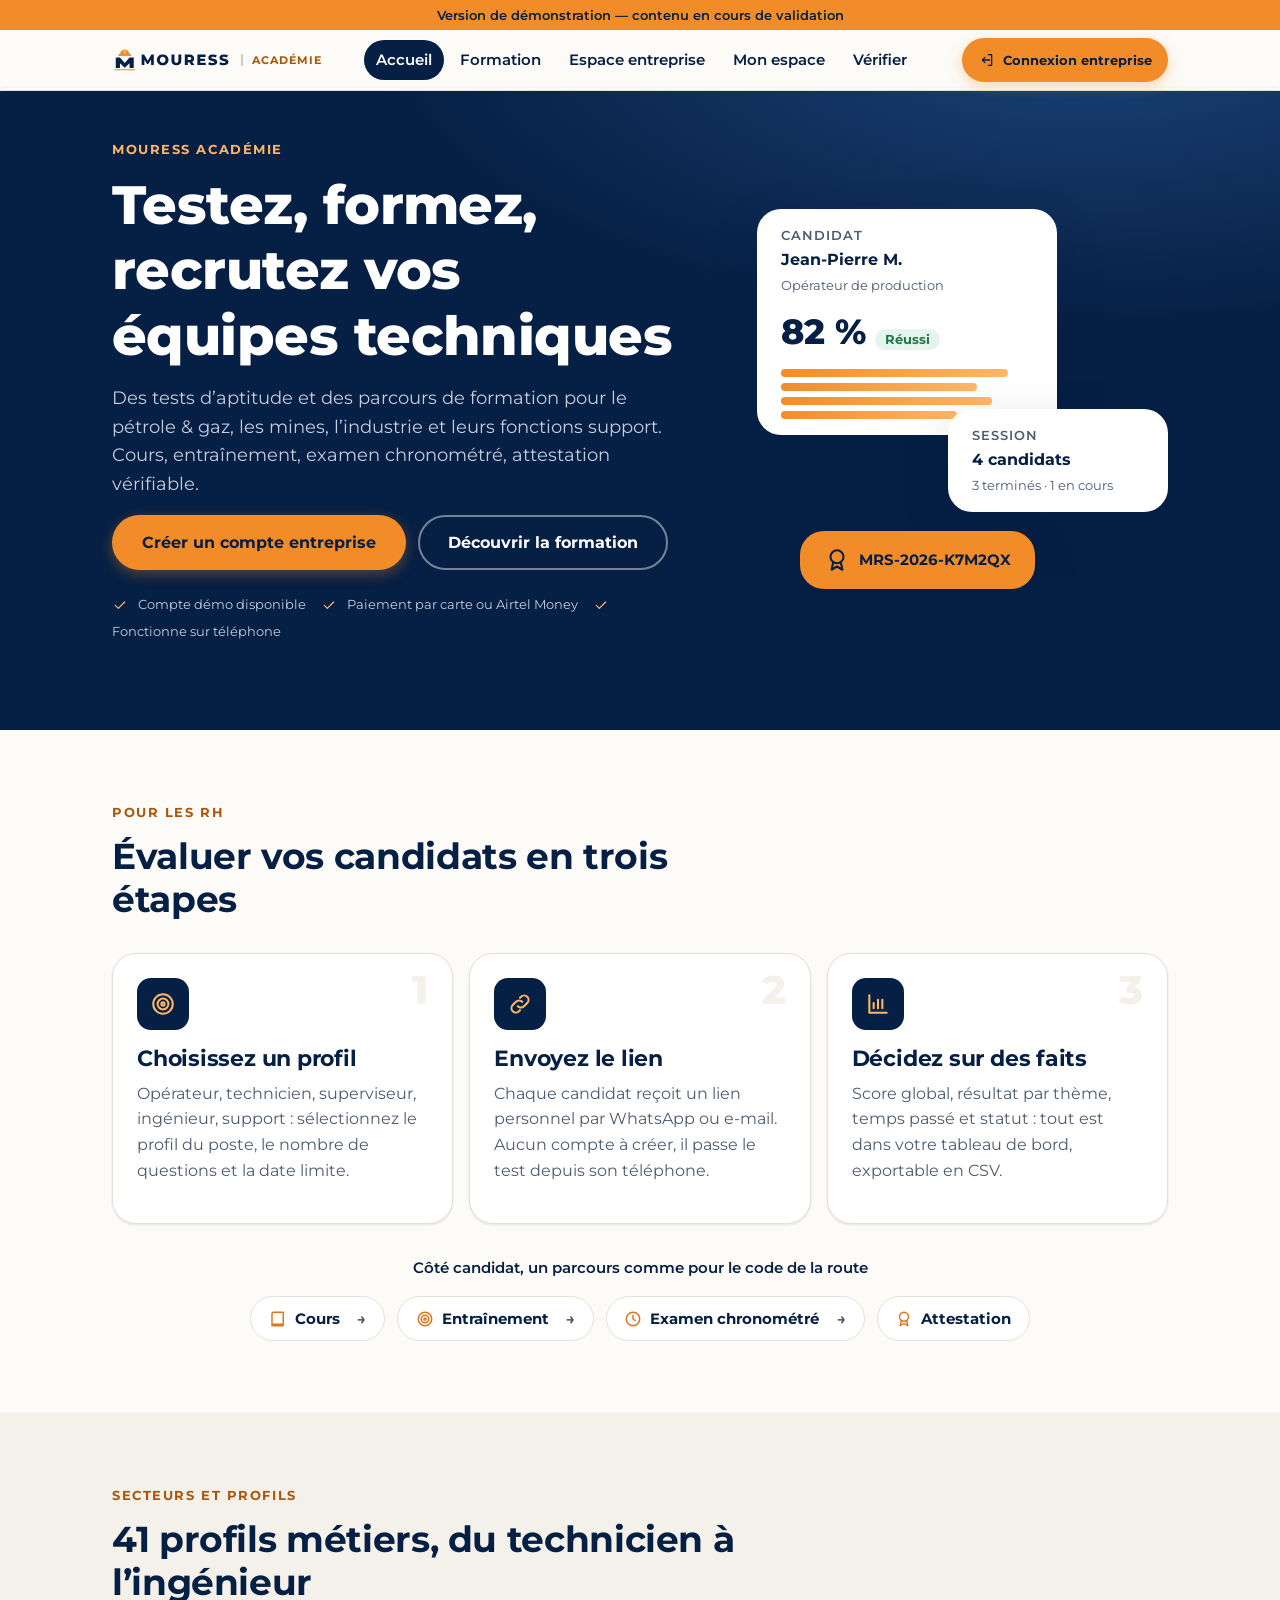
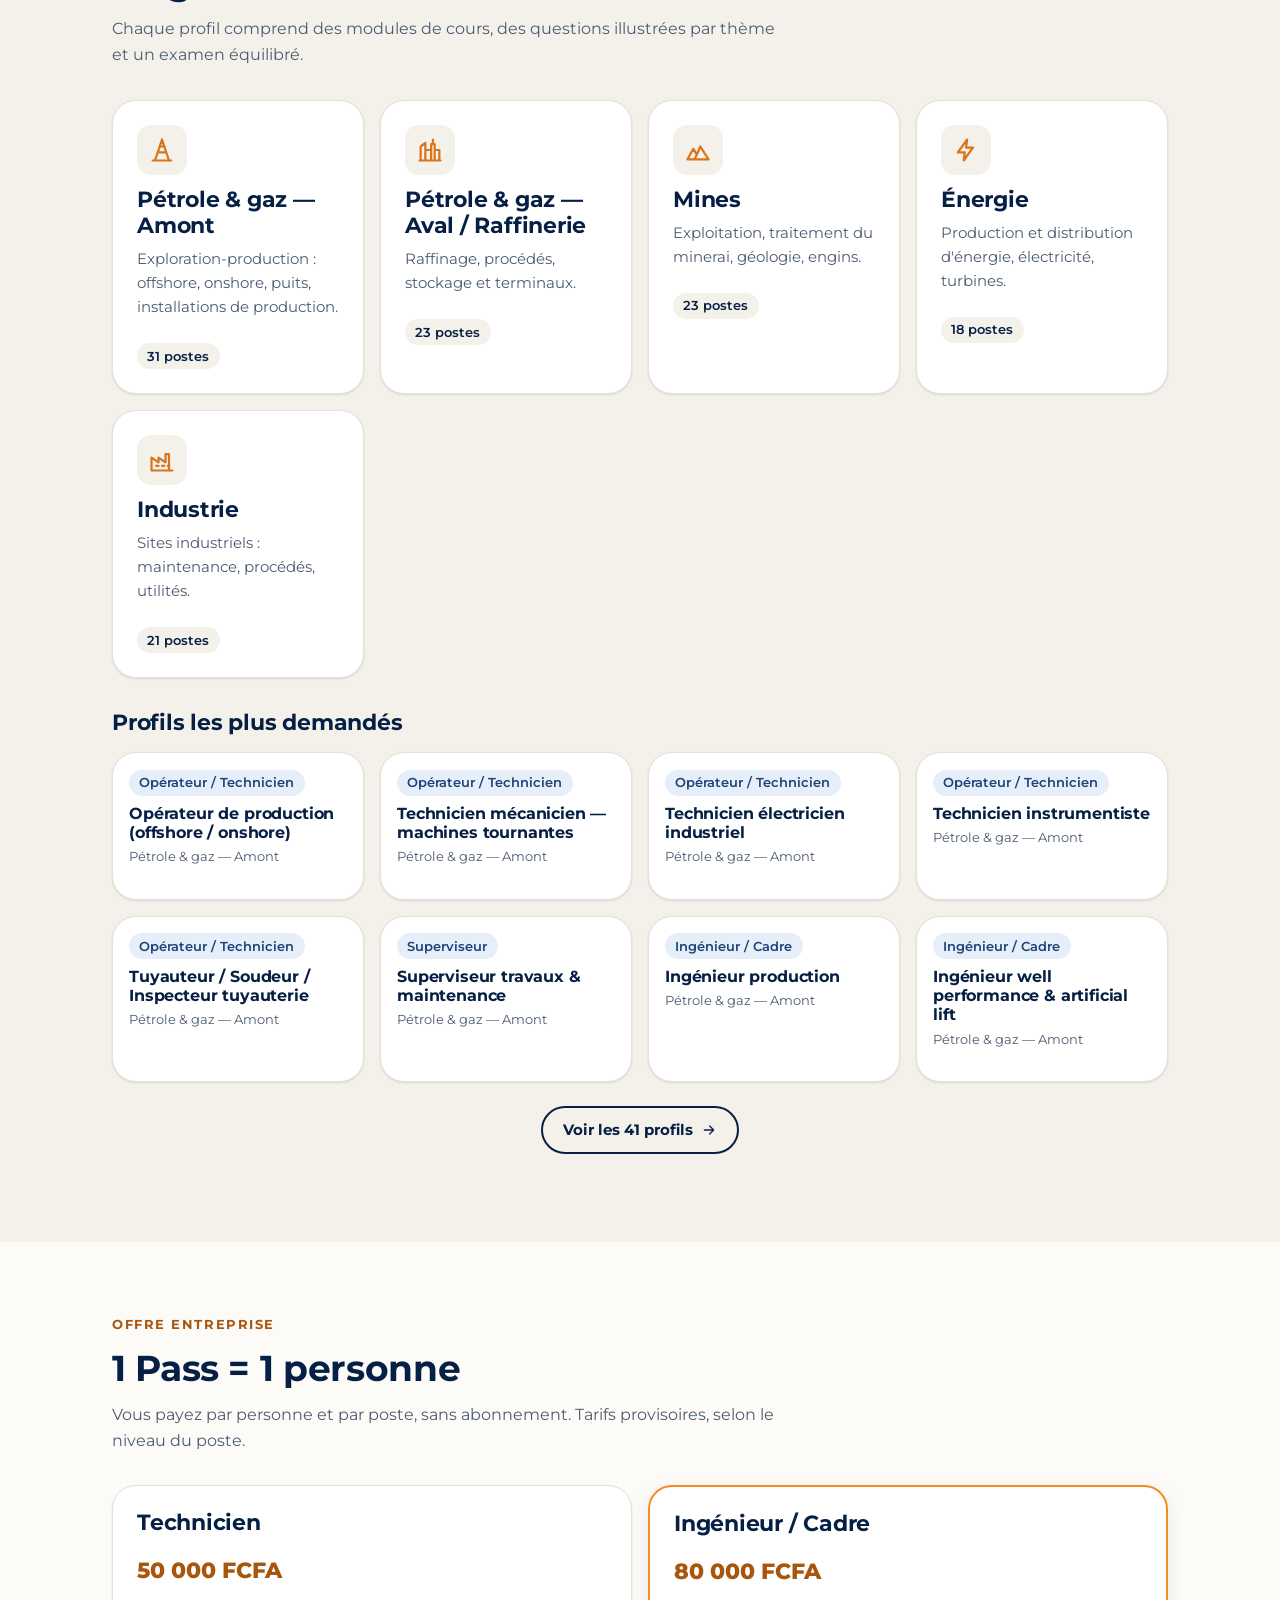
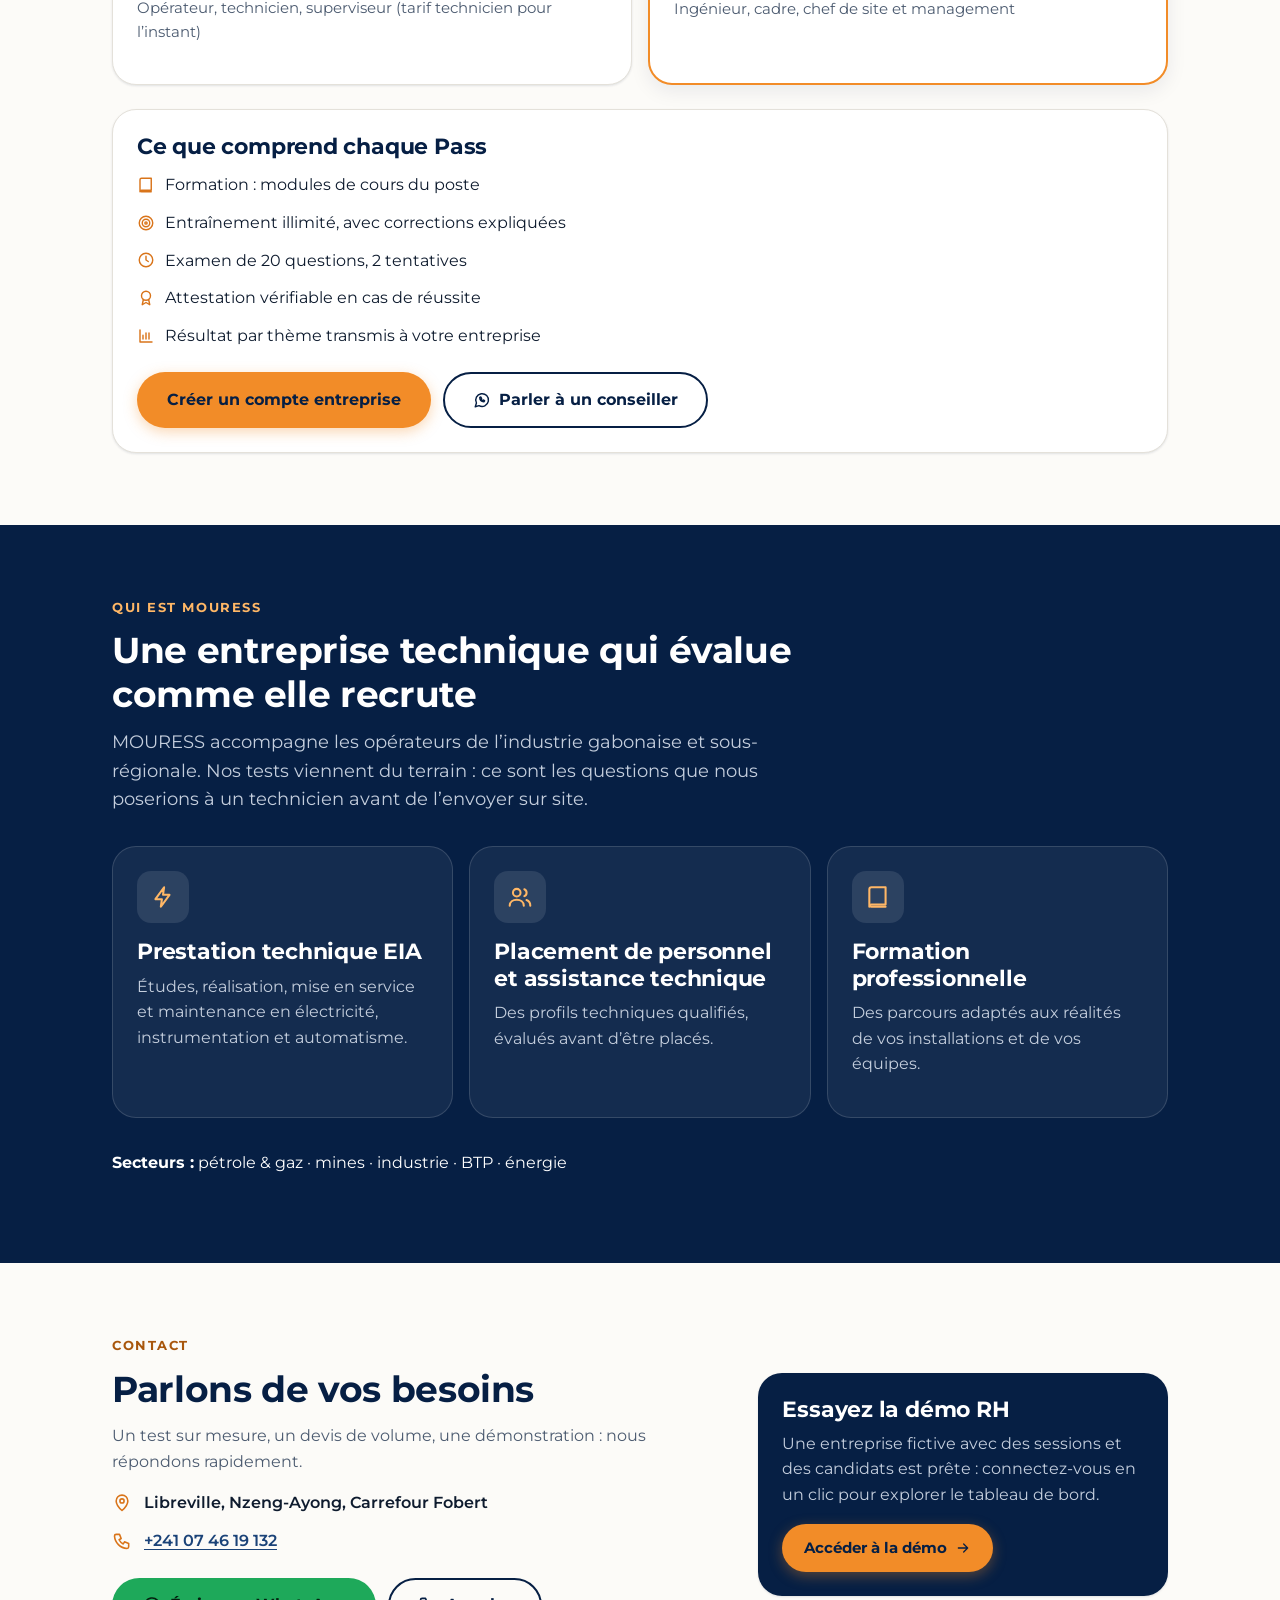
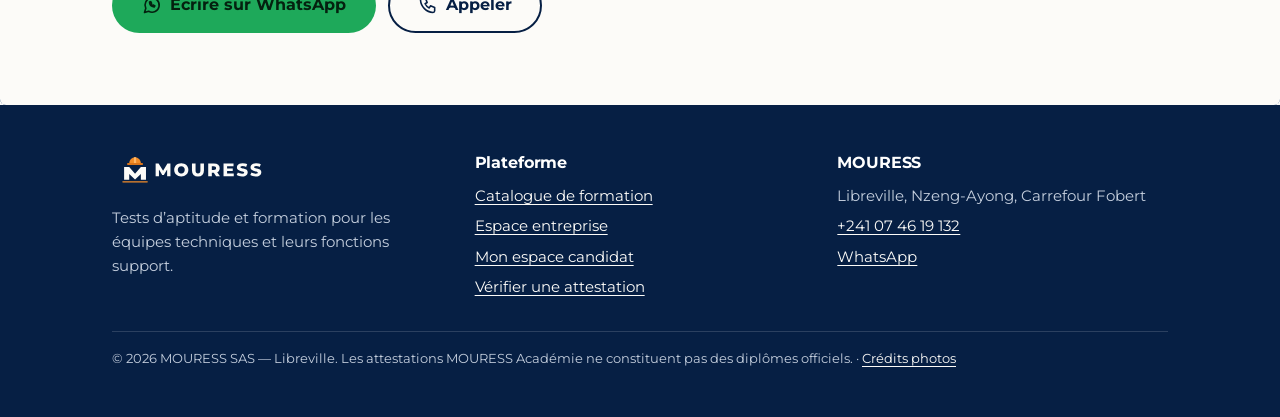
==== index.html @ 4ceb7576 "Profil Fiscalite, espace entreprise: suivi Recrutements et Mes equipes, fiche collaborateur, plan de" ====
<!doctype html>
<html lang="fr">
<head>
  <meta charset="utf-8">
  <meta name="viewport" content="width=device-width, initial-scale=1, viewport-fit=cover">
  <title>MOURESS Académie — Tests d'aptitude et formation</title>
  <meta name="description" content="Testez, formez, recrutez vos équipes techniques. Tests d'aptitude et formation pour le pétrole & gaz, les mines, l'industrie et les fonctions support.">
  <meta name="theme-color" content="#061F44">
  <link rel="manifest" href="manifest.webmanifest">
  <link rel="icon" href="assets/logo/favicon.ico" sizes="any">
  <link rel="icon" type="image/png" sizes="32x32" href="assets/logo/favicon-32.png">
  <link rel="apple-touch-icon" href="assets/logo/apple-touch-icon-180.png">
  <link rel="preconnect" href="https://fonts.googleapis.com">
  <link rel="preconnect" href="https://fonts.gstatic.com" crossorigin>
  <link rel="stylesheet" href="https://fonts.googleapis.com/css2?family=Montserrat:wght@400;500;600;700;800&display=swap">
  <link rel="stylesheet" href="css/tokens.css">
  <link rel="stylesheet" href="css/base.css">
  <link rel="stylesheet" href="css/layout.css">
  <link rel="stylesheet" href="css/landing.css">
  <link rel="stylesheet" href="css/formation.css">
  <link rel="stylesheet" href="css/funnel.css">
  <link rel="stylesheet" href="css/team.css">
  <link rel="stylesheet" href="css/quiz.css">
  <link rel="stylesheet" href="css/rh.css">
  <link rel="stylesheet" href="css/certificate.css">
  <link rel="stylesheet" href="css/mobile.css">
</head>
<body data-chrome="full">
  <div role="note" style="background:#F28C28;color:#061F44;font:600 13px/1.4 Montserrat,Arial,sans-serif;text-align:center;padding:6px 12px">Version de démonstration — contenu en cours de validation</div>
  <a class="skip-link" href="#main">Aller au contenu</a>
  <header id="site-header" class="site-header"></header>
  <main id="main" tabindex="-1"></main>
  <footer id="site-footer" class="site-footer"></footer>
  <nav id="tabbar" class="tabbar" aria-label="Navigation principale mobile"></nav>
  <div id="toast" class="toast" role="status" aria-live="polite"></div>
  <dialog id="lightbox" class="lightbox" aria-label="Image agrandie">
    <button class="lightbox-close btn btn-light" type="button" data-lightbox-close aria-label="Fermer l'image">Fermer</button>
    <img alt="" id="lightbox-img">
  </dialog>
  <noscript><p style="padding:2rem">MOURESS Académie nécessite JavaScript.</p></noscript>
  <script type="module" src="js/app.js"></script>
</body>
</html>
---- css/tokens.css ----
/* MOURESS Académie — variables de design centralisées (charte SPEC §5).
   Tout réglage visuel global se fait ici. */
:root {
  /* Marque */
  --c-navy: #061F44;
  --c-navy-2: #0D2E5F;
  --c-navy-3: #1B4378;
  --c-orange: #F28C28;
  --c-orange-dark: #D9741A;
  --c-orange-light: #FFB766;
  --c-cream: #FCFBF8;
  --c-white: #FFFFFF;

  /* Texte et surfaces */
  --c-ink: #0E1B2E;
  --c-muted: #4C5B70;
  --c-line: #E4E1DA;
  --c-line-strong: #CFCABF;
  --c-surface: #FFFFFF;
  --c-surface-2: #F4F1EA;
  --c-accent-text: #A8560C;        /* orange lisible sur fond clair (AA) */
  --c-on-navy: #FCFBF8;
  --c-on-navy-muted: #C4CEDD;

  /* États */
  --c-ok: #1E7A4B;   --c-ok-bg: #E5F4EC;
  --c-ko: #B3261E;   --c-ko-bg: #FCE9E7;
  --c-warn: #7A4B00; --c-warn-bg: #FFF1D6;
  --c-info: #1B4378; --c-info-bg: #E6EEF9;

  /* Typographie */
  --font: 'Montserrat', system-ui, -apple-system, 'Segoe UI', Roboto, Arial, sans-serif;
  --fs-xs: 0.8125rem;
  --fs-sm: 0.9375rem;
  --fs-md: 1rem;
  --fs-lg: 1.125rem;
  --fs-xl: 1.375rem;
  --fs-2xl: clamp(1.6rem, 1.2rem + 1.6vw, 2.25rem);
  --fs-3xl: clamp(2rem, 1.3rem + 3vw, 3.4rem);
  --lh: 1.6;

  /* Espacement */
  --sp-1: 0.25rem; --sp-2: 0.5rem; --sp-3: 0.75rem; --sp-4: 1rem;
  --sp-5: 1.5rem; --sp-6: 2rem; --sp-7: 3rem; --sp-8: 4.5rem; --sp-9: 6rem;

  /* Formes */
  --r-sm: 10px; --r-md: 16px; --r-lg: 24px; --r-pill: 999px;
  --shadow-sm: 0 1px 2px rgba(6, 31, 68, .06), 0 1px 3px rgba(6, 31, 68, .06);
  --shadow-md: 0 6px 20px rgba(6, 31, 68, .08);
  --shadow-lg: 0 18px 50px rgba(6, 31, 68, .16);
  --focus: 0 0 0 3px var(--c-cream), 0 0 0 5px var(--c-navy-3);

  /* Mise en page */
  --container: 1120px;
  --gutter: clamp(1rem, 4vw, 2rem);
  --header-h: 68px;
  --tabbar-h: 64px;
  --tap: 48px;
}
---- css/base.css ----
*, *::before, *::after { box-sizing: border-box; }
html { -webkit-text-size-adjust: 100%; scroll-behavior: smooth; }
body {
  margin: 0; font-family: var(--font); font-size: var(--fs-md); line-height: var(--lh);
  color: var(--c-ink); background: var(--c-cream); min-height: 100vh;
  display: flex; flex-direction: column;
}
main { flex: 1; outline: none; }
img, svg { max-width: 100%; }
h1, h2, h3, h4 { line-height: 1.2; margin: 0 0 var(--sp-3); color: var(--c-navy); font-weight: 700; letter-spacing: -0.01em; }
h1 { font-size: var(--fs-3xl); font-weight: 800; }
h2 { font-size: var(--fs-2xl); }
h3 { font-size: var(--fs-xl); }
h4 { font-size: var(--fs-lg); }
p { margin: 0 0 var(--sp-4); }
a { color: var(--c-navy-3); text-underline-offset: 3px; }
a:hover { color: var(--c-navy); }
:focus-visible { outline: none; box-shadow: var(--focus); border-radius: 6px; }
.skip-link { position: absolute; left: -999px; top: 0; background: var(--c-navy); color: #fff; padding: .75rem 1rem; z-index: 200; }
.skip-link:focus { left: 0; }
.sr-only { position: absolute !important; width: 1px; height: 1px; overflow: hidden; clip: rect(0 0 0 0); white-space: nowrap; }
.muted { color: var(--c-muted); }
.small { font-size: var(--fs-sm); }
.xs { font-size: var(--fs-xs); }
.center { text-align: center; }
.nowrap { white-space: nowrap; }
hr { border: 0; border-top: 1px solid var(--c-line); margin: var(--sp-5) 0; }

/* Boutons */
.btn {
  display: inline-flex; align-items: center; justify-content: center; gap: .5rem;
  min-height: var(--tap); padding: .6rem 1.25rem; border-radius: var(--r-pill);
  border: 2px solid transparent; font: inherit; font-weight: 700; font-size: var(--fs-sm);
  text-decoration: none; cursor: pointer; transition: transform .12s, background .15s, box-shadow .15s;
  background: var(--c-surface-2); color: var(--c-navy);
}
.btn:hover { transform: translateY(-1px); color: var(--c-navy); }
.btn:active { transform: translateY(0); }
.btn[disabled], .btn[aria-disabled="true"] { opacity: .55; cursor: not-allowed; transform: none; }
.btn-primary { background: var(--c-orange); color: var(--c-navy); box-shadow: 0 4px 14px rgba(242, 140, 40, .35); }
.btn-primary:hover { background: var(--c-orange-light); }
.btn-navy { background: var(--c-navy); color: #fff; }
.btn-navy:hover { background: var(--c-navy-2); color: #fff; }
.btn-outline { background: transparent; border-color: var(--c-navy); color: var(--c-navy); }
.btn-outline:hover { background: var(--c-navy); color: #fff; }
.btn-light { background: #fff; color: var(--c-navy); border-color: var(--c-line); }
.btn-ghost { background: transparent; color: var(--c-navy-3); }
.btn-whatsapp { background: #1EA95A; color: #04210F; }
.btn-whatsapp:hover { background: #3BC373; color: #04210F; }
.btn-danger { background: var(--c-ko); color: #fff; }
.btn-sm { min-height: 38px; padding: .3rem .9rem; font-size: var(--fs-xs); }
.btn-lg { min-height: 56px; padding: .8rem 1.75rem; font-size: var(--fs-md); }
.btn-block { width: 100%; }
.btn-row { display: flex; flex-wrap: wrap; gap: var(--sp-3); align-items: center; }
.btn svg { flex: none; }

/* Cartes */
.card {
  background: var(--c-surface); border: 1px solid var(--c-line); border-radius: var(--r-lg);
  padding: var(--sp-5); box-shadow: var(--shadow-sm);
}
.card-link { display: block; text-decoration: none; color: inherit; transition: transform .15s, box-shadow .15s, border-color .15s; }
.card-link:hover { transform: translateY(-3px); box-shadow: var(--shadow-md); border-color: var(--c-orange); color: inherit; }
.card h3, .card h4 { margin-bottom: var(--sp-2); }

/* Badges */
.badge {
  display: inline-flex; align-items: center; gap: .35rem; padding: .15rem .65rem; border-radius: var(--r-pill);
  font-size: var(--fs-xs); font-weight: 600; background: var(--c-surface-2); color: var(--c-navy); white-space: nowrap;
}
.badge-ok { background: var(--c-ok-bg); color: var(--c-ok); }
.badge-ko { background: var(--c-ko-bg); color: var(--c-ko); }
.badge-warn { background: var(--c-warn-bg); color: var(--c-warn); }
.badge-info { background: var(--c-info-bg); color: var(--c-info); }
.badge-navy { background: var(--c-navy); color: #fff; }

/* Formulaires */
.field { display: grid; gap: .35rem; margin-bottom: var(--sp-4); }
.field label, .label { font-weight: 600; font-size: var(--fs-sm); color: var(--c-navy); }
.field .hint { font-size: var(--fs-xs); color: var(--c-muted); }
input[type="text"], input[type="email"], input[type="password"], input[type="number"], input[type="date"],
input[type="tel"], input[type="search"], select, textarea {
  width: 100%; min-height: var(--tap); padding: .65rem .9rem; font: inherit; color: var(--c-ink);
  background: #fff; border: 1.5px solid var(--c-line-strong); border-radius: var(--r-sm);
}
textarea { min-height: 120px; resize: vertical; }
input:focus-visible, select:focus-visible, textarea:focus-visible { box-shadow: var(--focus); border-color: var(--c-navy-3); }
.field-error { color: var(--c-ko); font-size: var(--fs-sm); font-weight: 600; }
.form-grid { display: grid; gap: 0 var(--sp-4); grid-template-columns: repeat(auto-fit, minmax(240px, 1fr)); }
.check { display: flex; gap: .6rem; align-items: center; min-height: var(--tap); font-weight: 500; cursor: pointer; }
.check input { width: 22px; height: 22px; accent-color: var(--c-navy); }

/* Alertes */
.alert { padding: var(--sp-3) var(--sp-4); border-radius: var(--r-md); font-size: var(--fs-sm); border: 1px solid transparent; margin-bottom: var(--sp-4); }
.alert-info { background: var(--c-info-bg); color: var(--c-info); border-color: #C9D9F0; }
.alert-warn { background: var(--c-warn-bg); color: var(--c-warn); border-color: #F2D9A6; }
.alert-ko { background: var(--c-ko-bg); color: var(--c-ko); border-color: #F0C2BE; }
.alert-ok { background: var(--c-ok-bg); color: var(--c-ok); border-color: #BFE0CE; }

/* Barres de progression */
.bar { height: 10px; background: var(--c-surface-2); border-radius: var(--r-pill); overflow: hidden; }
.bar > span { display: block; height: 100%; background: var(--c-orange); border-radius: var(--r-pill); transition: width .3s; }
.bar-ok > span { background: var(--c-ok); }
.bar-ko > span { background: var(--c-ko); }

/* Tableaux */
.table-wrap { overflow-x: auto; border: 1px solid var(--c-line); border-radius: var(--r-md); background: #fff; }
table.table { width: 100%; border-collapse: collapse; font-size: var(--fs-sm); min-width: 640px; }
.table th, .table td { text-align: left; padding: .75rem 1rem; border-bottom: 1px solid var(--c-line); vertical-align: top; }
.table th { background: var(--c-surface-2); font-size: var(--fs-xs); text-transform: uppercase; letter-spacing: .04em; color: var(--c-navy); }
.table tr:last-child td { border-bottom: 0; }

/* Toast et lightbox */
.toast {
  position: fixed; left: 50%; bottom: calc(var(--tabbar-h) + 1rem); transform: translate(-50%, 20px); opacity: 0;
  background: var(--c-navy); color: #fff; padding: .75rem 1.25rem; border-radius: var(--r-pill);
  font-size: var(--fs-sm); font-weight: 600; z-index: 150; pointer-events: none; transition: .25s; width: max-content; max-width: min(90vw, 480px); text-align: center;
}
.toast.show { opacity: 1; transform: translate(-50%, 0); }
.lightbox { border: 0; padding: 0; background: transparent; max-width: 96vw; max-height: 96vh; overflow: visible; }
.lightbox::backdrop { background: rgba(6, 31, 68, .85); }
.lightbox img { display: block; max-width: 96vw; max-height: 88vh; background: #FCFBF8; border-radius: var(--r-md); margin: 0 auto; }
.lightbox-close { position: absolute; top: -52px; right: 0; z-index: 2; }

@media (prefers-reduced-motion: reduce) {
  *, *::before, *::after { transition: none !important; animation: none !important; scroll-behavior: auto !important; }
}
---- css/layout.css ----
.container { width: 100%; max-width: var(--container); margin: 0 auto; padding-inline: var(--gutter); }
.container-narrow { max-width: 760px; margin: 0 auto; padding-inline: var(--gutter); }
.page { padding-block: var(--sp-6) var(--sp-8); }
.page-head { margin-bottom: var(--sp-5); }
.page-head p { color: var(--c-muted); max-width: 62ch; }
.crumbs { font-size: var(--fs-xs); color: var(--c-muted); margin-bottom: var(--sp-3); display: flex; gap: .4rem; flex-wrap: wrap; }
.crumbs a { color: var(--c-muted); }
.grid { display: grid; gap: var(--sp-4); }
.grid-2 { grid-template-columns: repeat(auto-fit, minmax(min(100%, 280px), 1fr)); }
.grid-3 { grid-template-columns: repeat(auto-fit, minmax(min(100%, 240px), 1fr)); }
.grid-4 { grid-template-columns: repeat(auto-fit, minmax(min(100%, 200px), 1fr)); }
.stack > * + * { margin-top: var(--sp-4); }
.split { display: flex; justify-content: space-between; align-items: center; gap: var(--sp-4); flex-wrap: wrap; }

/* En-tête */
.site-header {
  position: sticky; top: 0; z-index: 50; background: rgba(252, 251, 248, .94);
  backdrop-filter: blur(10px); border-bottom: 1px solid var(--c-line);
}
.site-header .bar-inner { display: flex; align-items: center; justify-content: space-between; gap: var(--sp-4); min-height: var(--header-h); }
.brand { display: flex; align-items: center; text-decoration: none; }
.brand img { height: 32px; width: auto; display: block; }
.brand-sub { font-size: .6875rem; font-weight: 700; color: var(--c-accent-text); letter-spacing: .08em; text-transform: uppercase; margin-left: .6rem; padding-left: .6rem; border-left: 2px solid var(--c-line-strong); line-height: 1.1; }
.nav-main { display: none; gap: .25rem; align-items: center; }
.nav-main a {
  padding: .5rem .9rem; border-radius: var(--r-pill); font-weight: 600; font-size: var(--fs-sm);
  color: var(--c-navy); text-decoration: none;
}
.nav-main a:hover { background: var(--c-surface-2); }
.nav-main a[aria-current="page"] { background: var(--c-navy); color: #fff; }
.header-actions { display: flex; align-items: center; gap: var(--sp-2); }
.user-chip { font-size: var(--fs-xs); font-weight: 600; color: var(--c-muted); display: none; }

/* Barre d'onglets mobile */
.tabbar {
  position: fixed; bottom: 0; left: 0; right: 0; z-index: 60; height: calc(var(--tabbar-h) + env(safe-area-inset-bottom));
  padding-bottom: env(safe-area-inset-bottom); background: #fff; border-top: 1px solid var(--c-line);
  display: grid; grid-template-columns: repeat(5, 1fr); box-shadow: 0 -4px 16px rgba(6, 31, 68, .06);
}
.tabbar a {
  display: flex; flex-direction: column; align-items: center; justify-content: center; gap: 2px;
  font-size: 0.6875rem; font-weight: 600; color: var(--c-muted); text-decoration: none; min-height: var(--tap);
}
.tabbar a svg { width: 24px; height: 24px; }
.tabbar a[aria-current="page"] { color: var(--c-navy); }
.tabbar a[aria-current="page"] svg { color: var(--c-orange-dark); }
main { padding-bottom: calc(var(--tabbar-h) + env(safe-area-inset-bottom)); }

/* Pied de page */
.site-footer { background: var(--c-navy); color: var(--c-on-navy-muted); padding: var(--sp-7) 0 calc(var(--sp-6) + var(--tabbar-h)); font-size: var(--fs-sm); }
.site-footer a { color: var(--c-on-navy); }
.site-footer h4 { color: #fff; font-size: var(--fs-md); }
.footer-grid { display: grid; gap: var(--sp-6); grid-template-columns: repeat(auto-fit, minmax(min(100%, 220px), 1fr)); }
.footer-grid img { height: 34px; margin-bottom: var(--sp-3); }
.footer-grid ul { list-style: none; padding: 0; margin: 0; display: grid; gap: .4rem; }
.footer-legal { border-top: 1px solid rgba(255, 255, 255, .15); margin-top: var(--sp-6); padding-top: var(--sp-4); font-size: var(--fs-xs); }

/* Mode concentré (examen) */
body[data-chrome="focus"] .tabbar,
body[data-chrome="focus"] .nav-main,
body[data-chrome="focus"] .header-actions,
body[data-chrome="focus"] .site-footer { display: none; }
body[data-chrome="focus"] main { padding-bottom: 0; }
body[data-chrome="bare"] .site-header, body[data-chrome="bare"] .tabbar, body[data-chrome="bare"] .site-footer { display: none; }
body[data-chrome="bare"] main { padding-bottom: 0; }

@media (min-width: 900px) {
  .tabbar { display: none; }
  main { padding-bottom: 0; }
  .nav-main { display: flex; }
  .user-chip { display: inline; }
  .site-footer { padding-bottom: var(--sp-6); }
  .toast { bottom: 2rem; }
}

body[data-chrome="focus"] .toast { top: calc(var(--header-h) + .75rem); bottom: auto; transform: translate(-50%, -20px); }
body[data-chrome="focus"] .toast.show { transform: translate(-50%, 0); }

@media (max-width: 520px) {
  .brand-sub { display: none; }
  .header-actions .btn { padding-inline: .8rem; }
  .stats { grid-template-columns: repeat(2, minmax(0, 1fr)); gap: var(--sp-3); }
  .stats .stat { padding: var(--sp-3) var(--sp-4); }
  .stat-n { font-size: 1.6rem; }
}
---- css/landing.css ----
/* Vitrine */
.eyebrow { text-transform: uppercase; letter-spacing: .12em; font-weight: 700; font-size: var(--fs-xs); color: var(--c-orange-light); margin-bottom: var(--sp-3); }
.eyebrow.dark { color: var(--c-accent-text); }
.hero { background: radial-gradient(1200px 500px at 85% -10%, var(--c-navy-3), transparent 60%), var(--c-navy); color: var(--c-on-navy); padding-block: var(--sp-7) var(--sp-8); overflow: hidden; }
.hero h1 { color: #fff; margin-bottom: var(--sp-4); }
.hero-inner { display: grid; gap: var(--sp-7); align-items: center; }
.hero-lead { font-size: var(--fs-lg); color: var(--c-on-navy-muted); max-width: 56ch; }
.hero-btn-2 { background: transparent; border-color: rgba(255, 255, 255, .45); color: #fff; }
.hero-btn-2:hover { background: rgba(255, 255, 255, .12); color: #fff; }
.hero-note { margin-top: var(--sp-5); color: var(--c-on-navy-muted); font-size: var(--fs-xs); display: flex; gap: .4rem .6rem; flex-wrap: wrap; align-items: center; }
.hero-note svg { color: var(--c-orange-light); }
.hero-visual { position: relative; min-height: 280px; }
.mock { position: absolute; background: #fff; color: var(--c-navy); border-radius: var(--r-lg); padding: var(--sp-4) var(--sp-5); box-shadow: var(--shadow-lg); display: grid; gap: 2px; }
.mock-label { font-size: var(--fs-xs); color: var(--c-muted); text-transform: uppercase; letter-spacing: .08em; font-weight: 600; }
.mock-sub { font-size: var(--fs-xs); color: var(--c-muted); }
.mock-a { left: 4%; top: 0; width: min(300px, 80%); }
.mock-score { display: flex; align-items: baseline; gap: .6rem; margin: .4rem 0; }
.mock-score span { font-size: 2.2rem; font-weight: 800; }
.mock-score em { font-style: normal; font-weight: 700; color: var(--c-ok); background: var(--c-ok-bg); border-radius: 99px; padding: 0 .6rem; font-size: var(--fs-xs); }
.mock-bars { display: grid; gap: 6px; }
.mock-bars i { display: block; height: 8px; border-radius: 99px; background: linear-gradient(90deg, var(--c-orange), var(--c-orange-light)); }
.mock-b { right: 0; top: 150px; width: min(220px, 60%); }
.mock-c { left: 14%; bottom: 0; flex-direction: row; display: flex; align-items: center; gap: .6rem; font-weight: 700; font-size: var(--fs-sm); background: var(--c-orange); }

.section { padding-block: var(--sp-8); }
.section-alt { background: var(--c-surface-2); }
.section-navy { background: var(--c-navy); color: var(--c-on-navy-muted); }
.section-navy h2, .section-navy h3 { color: #fff; }
.section-head { max-width: 62ch; margin-bottom: var(--sp-6); }
.lead-light { color: var(--c-on-navy-muted); font-size: var(--fs-lg); }
.sub-h { margin: var(--sp-6) 0 var(--sp-4); }
.step { position: relative; }
.step-n { position: absolute; top: var(--sp-4); right: var(--sp-5); font-size: 2.5rem; font-weight: 800; color: var(--c-surface-2); line-height: 1; }
.step-ico { width: 52px; height: 52px; border-radius: 14px; background: var(--c-navy); color: var(--c-orange-light); display: grid; place-items: center; margin-bottom: var(--sp-4); }
.step-ico.dark { background: rgba(255, 255, 255, .1); }
.path { margin-top: var(--sp-6); text-align: center; }
.path-list { list-style: none; padding: 0; margin: var(--sp-3) 0 0; display: flex; flex-wrap: wrap; justify-content: center; gap: var(--sp-3); counter-reset: p; }
.path-list li { display: inline-flex; align-items: center; gap: .5rem; padding: .6rem 1.1rem; border-radius: var(--r-pill); background: #fff; border: 1px solid var(--c-line); font-weight: 700; color: var(--c-navy); font-size: var(--fs-sm); }
.path-list li svg { color: var(--c-orange-dark); }
.path-list li:not(:last-child)::after { content: '→'; margin-left: .6rem; color: var(--c-muted); }
.sector-card .sector-ico { width: 50px; height: 50px; border-radius: 14px; background: var(--c-surface-2); color: var(--c-orange-dark); display: grid; place-items: center; margin-bottom: var(--sp-3); }
.sector-card .badge { margin-top: var(--sp-2); }
.profile-mini { padding: var(--sp-4); }
.profile-mini h4 { font-size: var(--fs-md); margin: var(--sp-2) 0 var(--sp-1); }
.pack { position: relative; display: flex; flex-direction: column; gap: var(--sp-2); }
.pack-featured { border: 2px solid var(--c-orange); box-shadow: var(--shadow-md); }
.pack-flag { position: absolute; top: -13px; left: var(--sp-5); background: var(--c-orange); color: var(--c-navy); font-size: var(--fs-xs); font-weight: 700; padding: .15rem .8rem; border-radius: 99px; }
.pack-credits { margin: 0; font-size: var(--fs-lg); } .pack-credits strong { font-size: 2.4rem; color: var(--c-navy); }
.pack-price { margin: 0; font-weight: 800; font-size: var(--fs-xl); color: var(--c-accent-text); }
.pack .btn { margin-top: auto; }
.offer { margin-top: var(--sp-5); display: flex; gap: var(--sp-5); align-items: center; justify-content: space-between; flex-wrap: wrap; background: var(--c-surface-2); }
.offer > div { flex: 1 1 360px; }
.card-dark { background: rgba(255, 255, 255, .06); border-color: rgba(255, 255, 255, .14); box-shadow: none; }
.card-dark p { color: var(--c-on-navy-muted); }
.sectors-line { margin-top: var(--sp-6); color: #fff; }
.contact { display: grid; gap: var(--sp-6); align-items: center; }
.contact-list { list-style: none; padding: 0; margin: var(--sp-4) 0 var(--sp-5); display: grid; gap: var(--sp-3); }
.contact-list li { display: flex; gap: .75rem; align-items: center; font-weight: 600; }
.contact-list svg { color: var(--c-orange-dark); flex: none; }
.contact-card { background: var(--c-navy); border: 0; color: var(--c-on-navy-muted); }
.contact-card h3 { color: #fff; } .contact-card .muted { color: var(--c-on-navy-muted); }

@media (min-width: 900px) {
  .hero-inner { grid-template-columns: 1.15fr .85fr; }
  .contact { grid-template-columns: 1.2fr .8fr; }
  .hero-visual { min-height: 380px; }
  .mock-b { top: 200px; }
}

@media (max-width: 899px) { .hero-visual { display: none; } .hero { padding-block: var(--sp-6) var(--sp-7); } }
---- css/formation.css ----
/* Catalogue, fiche profil, cours */
.h1-md { font-size: var(--fs-2xl); }
.filters { display: grid; gap: var(--sp-2); margin-bottom: var(--sp-4); }
.filters .field { margin-bottom: var(--sp-2); }
.filter-group { display: grid; gap: .4rem; margin-bottom: var(--sp-2); }
.chips { display: flex; flex-wrap: wrap; gap: .5rem; }
.chip { font: inherit; font-size: var(--fs-sm); font-weight: 600; min-height: 40px; padding: .3rem 1rem; border-radius: var(--r-pill); border: 1.5px solid var(--c-line-strong); background: #fff; color: var(--c-navy); cursor: pointer; }
.chip:hover { border-color: var(--c-navy); }
.chip[aria-pressed="true"] { background: var(--c-navy); color: #fff; border-color: var(--c-navy); }
.pcard { display: flex; flex-direction: column; gap: var(--sp-2); height: 100%; }
.pcard h3 { font-size: var(--fs-lg); margin: 0; }
.pcard p { margin: 0; flex: 1; }
.pcard-top { display: flex; justify-content: space-between; align-items: center; margin-bottom: var(--sp-1); }
.pcard-foot { display: flex; justify-content: space-between; gap: .5rem; align-items: center; flex-wrap: wrap; margin-top: var(--sp-2); }
.pcard-ico { width: 42px; height: 42px; border-radius: 12px; background: var(--c-surface-2); color: var(--c-orange-dark); display: grid; place-items: center; flex: none; }
.pcard-ico.big { width: 64px; height: 64px; border-radius: 18px; background: var(--c-navy); color: var(--c-orange-light); }

.profile-head { display: flex; gap: var(--sp-4); align-items: flex-start; margin-bottom: var(--sp-5); }
.profile-head h1 { margin-top: var(--sp-2); }
.stats { margin-bottom: var(--sp-6); }
.stat { display: grid; gap: .2rem; padding: var(--sp-4) var(--sp-5); }
.stat-n { font-size: 2rem; font-weight: 800; color: var(--c-navy); line-height: 1.1; }
.block { margin-top: var(--sp-7); }
.mod-list { list-style: none; margin: var(--sp-4) 0 0; padding: 0; display: grid; gap: var(--sp-3); }
.mod { display: flex; align-items: center; gap: var(--sp-4); padding: var(--sp-3) var(--sp-4); border-radius: var(--r-md); }
.mod-n { width: 40px; height: 40px; border-radius: 50%; background: var(--c-surface-2); color: var(--c-navy); display: grid; place-items: center; font-weight: 800; flex: none; }
.mod-n.done { background: var(--c-ok); color: #fff; }
.mod-t { display: grid; flex: 1; }
.theme { display: grid; gap: .4rem; }
.theme h4 { margin: 0; }
.exam-card { display: flex; gap: var(--sp-5); align-items: center; justify-content: space-between; flex-wrap: wrap; background: var(--c-surface-2); }
.exam-card > div { flex: 1 1 380px; } .exam-card p { margin: 0; }
.coming-soon { text-align: center; padding: var(--sp-7) var(--sp-5); }
.coming-soon .btn-row { justify-content: center; }
.coming-ico { width: 64px; height: 64px; border-radius: 50%; background: var(--c-warn-bg); color: var(--c-warn); display: grid; place-items: center; margin: 0 auto var(--sp-3); }

/* Lecteur de cours */
.lesson-wrap { max-width: 820px; }
.lesson-progress { margin-bottom: var(--sp-4); }
.lesson { padding: clamp(1.25rem, 4vw, 2.5rem); }
.prose { font-size: var(--fs-lg); line-height: 1.75; }
.prose p { margin-bottom: 1.1em; }
.prose ul { padding-left: 1.3rem; margin: 0 0 1.1em; display: grid; gap: .35rem; }
.prose strong { color: var(--c-navy); }
.keypoints { margin-top: var(--sp-6); padding: var(--sp-5); background: var(--c-warn-bg); border-radius: var(--r-md); border-left: 6px solid var(--c-orange); }
.kp-title { display: flex; gap: .5rem; align-items: center; font-size: var(--fs-lg); margin-bottom: var(--sp-3); color: var(--c-navy); }
.keypoints ul { margin: 0; padding-left: 1.2rem; display: grid; gap: .4rem; }
.lesson-nav { display: flex; justify-content: space-between; align-items: center; gap: var(--sp-3); margin-top: var(--sp-5); flex-wrap: wrap; }

/* Figures (cours, questions) */
.qfig { margin: 0 0 var(--sp-4); }
.qfig.missing { display: none; }
.qfig-btn { position: relative; display: block; width: 100%; padding: 0; border: 1px solid var(--c-line); border-radius: var(--r-md); background: #FCFBF8; cursor: zoom-in; overflow: hidden; }
.qfig-btn img { display: block; width: 100%; height: auto; max-height: 360px; object-fit: contain; }
.qfig-zoom { position: absolute; right: .6rem; bottom: .6rem; display: inline-flex; align-items: center; gap: .3rem; background: rgba(6, 31, 68, .88); color: #fff; font-size: var(--fs-xs); font-weight: 600; padding: .25rem .7rem; border-radius: 99px; }
---- css/funnel.css ----
/* Entonnoir de formation, Pass, en-têtes de page homogènes */
.page-head2 { margin-bottom: var(--sp-5); display: grid; gap: var(--sp-2); }
.page-head2 .crumbs { margin: 0; }
.page-title { font-size: var(--fs-2xl); line-height: 1.2; margin: 0; overflow-wrap: anywhere; }
.page-sub { color: var(--c-muted); margin: 0; max-width: 62ch; }
.back-link { display: inline-flex; align-items: center; gap: .4rem; min-height: 44px; font-weight: 700; font-size: var(--fs-sm); text-decoration: none; color: var(--c-navy-3); width: fit-content; }
.back-link:hover { color: var(--c-navy); text-decoration: underline; }
.ico.flip { transform: scaleX(-1); }
.crumbs { align-items: center; row-gap: .1rem; }
.crumbs [aria-current="page"] { color: var(--c-navy); font-weight: 600; }

.search-card { margin-bottom: var(--sp-5); }
.search-card .field { margin: 0; }
.funnel-grid { gap: var(--sp-4); }
.funnel-card { display: grid; grid-template-columns: auto 1fr auto; gap: var(--sp-4); align-items: center; padding: var(--sp-4) var(--sp-5); min-height: 96px; }
.funnel-ico { width: 56px; height: 56px; border-radius: 16px; background: var(--c-navy); color: var(--c-orange-light); display: grid; place-items: center; flex: none; }
.funnel-body { display: grid; gap: .25rem; min-width: 0; }
.funnel-title { font-size: var(--fs-lg); color: var(--c-navy); line-height: 1.25; }
.funnel-meta { display: flex; gap: .4rem; flex-wrap: wrap; margin-top: .2rem; }
.funnel-go { color: var(--c-orange-dark); display: grid; place-items: center; }
.funnel-go.sm { justify-self: end; }
.card-link:hover .funnel-go { transform: translateX(3px); }

/* Pass : accueil du candidat */
.pass-steps { list-style: none; margin: 0; padding: 0; display: grid; gap: var(--sp-4); }
.pass-step { display: grid; grid-template-columns: auto 1fr; gap: var(--sp-4); align-items: start; }
.pass-step > div { display: grid; gap: var(--sp-3); min-width: 0; }
.pass-step h2, .pass-step p { margin: 0; }
.step-n2 { width: 40px; height: 40px; border-radius: 50%; background: var(--c-navy); color: #fff; display: grid; place-items: center; font-weight: 800; }
.pass-exam { border: 2px solid var(--c-orange); }
.chip-link { text-decoration: none; display: inline-flex; align-items: center; }
.chip-link:hover { background: var(--c-navy); color: #fff; }
.plain { list-style: none; padding: 0; margin: 0; display: grid; gap: var(--sp-2); font-size: var(--fs-sm); }

/* Achat de Pass */
.poste-list { display: grid; gap: var(--sp-2); max-height: 380px; overflow-y: auto; padding: 2px; }
.poste-opt { display: grid; grid-template-columns: auto 1fr auto; gap: var(--sp-3); align-items: center; padding: var(--sp-3) var(--sp-4); border: 2px solid var(--c-line-strong); border-radius: var(--r-md); background: #fff; cursor: pointer; min-height: var(--tap); }
.poste-opt:has(input:checked) { border-color: var(--c-navy); background: var(--c-info-bg); }
.poste-opt input { width: 20px; height: 20px; accent-color: var(--c-navy); }
.poste-body { display: grid; gap: .1rem; min-width: 0; }
.poste-price { font-weight: 800; color: var(--c-accent-text); font-size: var(--fs-sm); white-space: nowrap; }
.summary .sum-row { display: flex; justify-content: space-between; gap: var(--sp-3); margin: 0 0 var(--sp-2); align-items: flex-start; }
.sum-total { border-top: 2px solid var(--c-line-strong); padding-top: var(--sp-3); font-size: var(--fs-lg); }
.link-row { display: grid; gap: var(--sp-2); padding: var(--sp-3) 0; border-top: 1px solid var(--c-line); }
.incl-list { list-style: none; padding: 0; margin: var(--sp-3) 0 var(--sp-5); display: grid; gap: var(--sp-3); }
.incl-list li { display: flex; gap: .6rem; align-items: center; }
.incl-list svg { color: var(--c-orange-dark); flex: none; }
.included { margin-top: var(--sp-5); }
.receipt { display: grid; gap: var(--sp-4); }
.right { text-align: right; }

@media (max-width: 520px) {
  .funnel-card { padding: var(--sp-4); gap: var(--sp-3); }
  .funnel-ico { width: 48px; height: 48px; border-radius: 14px; }
  .poste-opt { grid-template-columns: auto 1fr; }
  .poste-price { grid-column: 2; }
}
@media print { .receipt { box-shadow: none; border: 0; } }
---- css/team.css ----
/* Recrutements, Mes équipes, fiche collaborateur */
.seg { display: grid; grid-template-columns: 1fr 1fr; gap: var(--sp-2); padding: 6px; background: var(--c-surface-2); border-radius: var(--r-lg); margin-bottom: var(--sp-5); position: sticky; top: var(--header-h); z-index: 20; }
.seg-tab { display: flex; align-items: center; justify-content: center; gap: .6rem; min-height: 56px; padding: .5rem .75rem; border-radius: calc(var(--r-lg) - 4px); text-decoration: none; color: var(--c-muted); text-align: left; }
.seg-tab > span { display: grid; line-height: 1.25; }
.seg-tab strong { color: inherit; font-size: var(--fs-sm); }
.seg-tab svg { flex: none; }
.seg-tab[aria-selected="true"] { background: var(--c-navy); color: #fff; box-shadow: var(--shadow-sm); }
.seg-tab[aria-selected="true"] svg { color: var(--c-orange-light); }
.seg-tab:not([aria-selected="true"]):hover { background: #fff; color: var(--c-navy); }

/* Recrutement : cartes candidats */
.recruit-status { margin-bottom: var(--sp-4); }
.toolbar { display: flex; flex-wrap: wrap; gap: var(--sp-3); align-items: flex-end; justify-content: space-between; margin-bottom: var(--sp-2); }
.toolbar .field { margin: 0; min-width: 200px; }
.cand { display: grid; gap: var(--sp-3); padding: var(--sp-4); }
.cand-hired { border-left: 6px solid var(--c-ok); }
.cand-rejected { border-left: 6px solid var(--c-ko); opacity: .9; }
.cand-top { display: grid; grid-template-columns: auto auto 1fr auto; gap: var(--sp-3); align-items: center; }
.cmp-check { min-height: 44px; min-width: 32px; margin: 0; }
.cand-rank { font-weight: 800; color: var(--c-orange-dark); min-width: 2rem; }
.cand-id { display: grid; min-width: 0; overflow-wrap: anywhere; }
.cand-score { display: grid; text-align: right; }
.cand-score strong { font-size: 1.5rem; color: var(--c-navy); line-height: 1.1; }
.cand-meta { display: flex; flex-wrap: wrap; gap: .4rem .6rem; align-items: center; }
.cand-actions { gap: var(--sp-2); }
.link-d summary { list-style: none; cursor: pointer; }
.link-d summary::-webkit-details-marker { display: none; }
.link-d[open] { flex-basis: 100%; }
.compare { margin-bottom: var(--sp-4); }
.cmp-table th, .cmp-table td { min-width: 110px; }
.cmp-table th:first-child { position: sticky; left: 0; background: var(--c-surface-2); }
.cmp-best { font-weight: 800; color: var(--c-ok); }

/* Mes équipes */
.emp-card { display: flex; align-items: center; justify-content: space-between; gap: var(--sp-3); padding: var(--sp-3) var(--sp-4); min-height: 76px; }
.emp-main { display: grid; min-width: 0; overflow-wrap: anywhere; }
.emp-side { display: flex; align-items: center; gap: var(--sp-3); flex: none; }
.filters-card { margin-bottom: var(--sp-3); }
.filters-card .field { margin-bottom: var(--sp-2); }
.emp-head-row { align-items: center; margin-top: var(--sp-2); }
.inline-details > summary { list-style: none; cursor: pointer; display: inline-flex; }
.inline-details > summary::-webkit-details-marker { display: none; }
.hab-expired td:first-child { box-shadow: inset 4px 0 0 var(--c-ko); }
.hab-soon td:first-child { box-shadow: inset 4px 0 0 var(--c-orange); }
.hab-valid td:first-child { box-shadow: inset 4px 0 0 var(--c-ok); }
.histo { margin-bottom: var(--sp-4); }
.histo h3 { margin-bottom: var(--sp-3); }
code { background: var(--c-surface-2); padding: .05rem .35rem; border-radius: 6px; font-size: .85em; }

@media (max-width: 599px) {
  .seg { top: 0; }
  .seg-tab { flex-direction: column; gap: .15rem; text-align: center; min-height: 64px; }
  .seg-tab > span { justify-items: center; }
  .cand-top { grid-template-columns: auto 1fr auto; }
  .cand-rank { display: none; }
  .cand-actions .btn { flex: 1 1 auto; }
  .toolbar .btn-row { width: 100%; }
  .toolbar .btn-row .btn { flex: 1 1 auto; }
}
---- css/quiz.css ----
/* Entraînement, examen, résultat */
.quiz { display: grid; gap: var(--sp-3); align-content: start; }
.quiz-top { display: flex; justify-content: space-between; align-items: center; gap: var(--sp-3); }
.q-card { padding: clamp(1.1rem, 3vw, 2rem); }
.q-text { font-size: var(--fs-xl); line-height: 1.4; margin-bottom: var(--sp-5); }
.q-fig .qfig-btn img { max-height: 320px; }
.choices { display: grid; gap: var(--sp-3); }
.choice {
  position: relative; display: flex; align-items: center; gap: var(--sp-3); width: 100%; min-height: 56px; text-align: left;
  padding: .75rem 1rem; font: inherit; font-size: var(--fs-md); color: var(--c-ink); background: #fff;
  border: 2px solid var(--c-line-strong); border-radius: var(--r-md); cursor: pointer; transition: border-color .12s, background .12s;
}
.choice:hover:not([disabled]) { border-color: var(--c-navy-3); background: var(--c-info-bg); }
.choice[disabled] { cursor: default; }
.choice-key { flex: none; width: 34px; height: 34px; border-radius: 50%; background: var(--c-surface-2); color: var(--c-navy); display: grid; place-items: center; font-weight: 800; font-size: var(--fs-sm); }
.choice-text { flex: 1; }
.choice.selected { border-color: var(--c-navy); background: var(--c-info-bg); box-shadow: inset 0 0 0 1px var(--c-navy); }
.choice.selected .choice-key { background: var(--c-navy); color: #fff; }
.choice.correct { border-color: var(--c-ok); background: var(--c-ok-bg); }
.choice.correct .choice-key { background: var(--c-ok); color: #fff; }
.choice.wrong { border-color: var(--c-ko); background: var(--c-ko-bg); }
.choice.wrong .choice-key { background: var(--c-ko); color: #fff; }
.choice-mark { font-weight: 800; font-size: var(--fs-lg); }
.choice.correct .choice-mark { color: var(--c-ok); } .choice.wrong .choice-mark { color: var(--c-ko); }
.feedback { margin-top: var(--sp-4); padding: var(--sp-4); border-radius: var(--r-md); border-left: 6px solid; }
.feedback.ok { background: var(--c-ok-bg); border-color: var(--c-ok); }
.feedback.ko { background: var(--c-ko-bg); border-color: var(--c-ko); }
.feedback p { margin: .4rem 0 var(--sp-3); }
.quiz-actions { justify-content: flex-end; }
.exam-frame .quiz-actions .btn { width: 100%; }

.timer { display: flex; align-items: center; gap: var(--sp-3); }
.timer-bar { flex: 1; height: 14px; background: var(--c-surface-2); border-radius: 99px; overflow: hidden; }
.timer-bar span { display: block; height: 100%; width: 100%; background: var(--c-navy-3); border-radius: 99px; }
.timer-bar.low span { background: var(--c-ko); }
.timer-sec { font-weight: 800; font-variant-numeric: tabular-nums; min-width: 3.5rem; text-align: right; color: var(--c-navy); }
.transition { padding: var(--sp-7) var(--sp-5); }

.intro .rules { list-style: none; padding: 0; margin: var(--sp-5) 0; display: grid; gap: var(--sp-4); }
.intro .rules li { display: flex; gap: var(--sp-3); align-items: flex-start; }
.intro .rules svg { color: var(--c-orange-dark); flex: none; margin-top: 2px; }

.big-score { font-size: 2.6rem; font-weight: 800; color: var(--c-navy); margin: 0 0 var(--sp-2); }
.theme-rows, .result .card > .theme-row:first-child { text-align: left; }
.theme-row { display: grid; grid-template-columns: 1fr auto; gap: .3rem var(--sp-3); margin-bottom: var(--sp-4); align-items: center; }
.theme-row .bar { grid-column: 1 / -1; }
.result-head { display: flex; gap: var(--sp-5); align-items: center; flex-wrap: wrap; border-width: 2px; }
.result-head.is-pass { border-color: var(--c-ok); } .result-head.is-fail { border-color: var(--c-ko); }
.ring { position: relative; width: 140px; height: 140px; flex: none; }
.ring-val { position: absolute; inset: 0; display: grid; place-items: center; font-size: 1.9rem; color: var(--c-navy); }
.cert-cta { display: flex; gap: var(--sp-4); align-items: center; justify-content: space-between; flex-wrap: wrap; margin-top: var(--sp-4); background: var(--c-warn-bg); border-color: var(--c-orange-light); }
.cert-cta h3 { margin: 0 0 .2rem; } .cert-cta p { margin: 0; }
.corr { padding: var(--sp-4); border-left: 6px solid var(--c-line-strong); }
.corr-ok { border-left-color: var(--c-ok); } .corr-ko { border-left-color: var(--c-ko); }
.corr-head { display: flex; gap: var(--sp-3); align-items: center; margin-bottom: var(--sp-3); }
.corr .q-text { font-size: var(--fs-lg); margin-bottom: var(--sp-3); }
.result .block { margin-top: var(--sp-6); }
.update-bar { position: fixed; left: 50%; transform: translateX(-50%); bottom: calc(var(--tabbar-h) + 4.2rem); z-index: 160; background: var(--c-navy); color: #fff; padding: .6rem 1rem; border-radius: var(--r-pill); display: flex; gap: .75rem; align-items: center; font-size: var(--fs-sm); box-shadow: var(--shadow-lg); }
@media (min-width: 900px) { .update-bar { bottom: 1.5rem; } }
@media (max-width: 480px) { .q-text { font-size: var(--fs-lg); } .ring { width: 110px; height: 110px; } .ring svg { width: 110px; height: 110px; } }

/* Questions longues (mises en situation) : énoncé défilable, chrono et bouton toujours visibles */
.q-statement { margin-bottom: var(--sp-4); }
.q-statement .q-text { margin-bottom: 0; }
.quiz .q-long { max-height: 32vh; overflow-y: auto; padding: var(--sp-3) var(--sp-4); border: 1px solid var(--c-line); border-radius: var(--r-md); background: linear-gradient(#fff 30%, rgba(255,255,255,0)), linear-gradient(rgba(255,255,255,0), #fff 70%) 0 100%, linear-gradient(rgba(6,31,68,.12), rgba(6,31,68,0)), linear-gradient(rgba(6,31,68,0), rgba(6,31,68,.12)) 0 100%; background-repeat: no-repeat; background-size: 100% 36px, 100% 36px, 100% 10px, 100% 10px; background-attachment: local, local, scroll, scroll; }
.quiz .q-long .q-text { font-size: var(--fs-md); line-height: 1.55; font-weight: 600; }
.exam-frame .timer { position: sticky; top: var(--header-h); z-index: 20; background: var(--c-cream); padding: .5rem 0; }
.exam-frame .quiz-actions { position: sticky; bottom: 0; z-index: 20; background: linear-gradient(rgba(252,251,248,0), var(--c-cream) 30%); padding: var(--sp-3) 0 calc(var(--sp-3) + env(safe-area-inset-bottom)); }
@media (min-width: 900px) { .quiz .q-long { max-height: 50vh; } .quiz .q-long .q-text { font-size: var(--fs-lg); } }
---- css/rh.css ----
/* Espace RH, authentification, paiement, mon espace */
.h3-sm { font-size: var(--fs-lg); }
.auth-wrap { display: grid; gap: var(--sp-5); max-width: 980px; align-items: start; }
.auth-card { max-width: 480px; width: 100%; }
.demo-box { background: var(--c-warn-bg); border-color: #F2D9A6; }
.demo-box code { background: #fff; border: 1px solid var(--c-line); border-radius: 6px; padding: .1rem .5rem; font-size: var(--fs-sm); word-break: break-all; }
@media (min-width: 900px) { .auth-wrap { grid-template-columns: 1fr 1fr; } }
.demo-banner { background: var(--c-warn-bg); border: 2px dashed var(--c-orange); color: var(--c-warn); border-radius: var(--r-md); padding: .75rem 1rem; margin-bottom: var(--sp-4); font-size: var(--fs-sm); }

.sess { display: grid; gap: .4rem; }
.sess h3 { margin: 0; }
.sess-nums { display: flex; flex-wrap: wrap; gap: .3rem 1rem; font-size: var(--fs-sm); color: var(--c-muted); margin: var(--sp-2) 0; }
.sess-nums strong { color: var(--c-navy); }
.due-list { list-style: none; margin: 0; padding: 0; display: grid; gap: var(--sp-3); }
.due-list li { display: grid; grid-template-columns: auto 1fr auto; gap: var(--sp-3); align-items: center; font-size: var(--fs-sm); }
@media (max-width: 560px) { .due-list li { grid-template-columns: 1fr auto; } .due-list li > :first-child { grid-column: 1 / -1; } }

.type-pick { display: grid; gap: var(--sp-3); }
.type-pick legend { padding: 0 .4rem; }
.type-opt, .pack-opt { display: flex; gap: var(--sp-3); align-items: flex-start; padding: var(--sp-3) var(--sp-4); border: 2px solid var(--c-line-strong); border-radius: var(--r-md); cursor: pointer; background: #fff; }
.type-opt:has(input:checked), .pack-opt:has(input:checked) { border-color: var(--c-navy); background: var(--c-info-bg); }
.type-opt input, .pack-opt input { margin-top: .3rem; width: 20px; height: 20px; accent-color: var(--c-navy); flex: none; }
.type-opt span, .pack-opt span { display: grid; }
.pack-pick, .method-pick { display: grid; gap: var(--sp-3); grid-template-columns: repeat(auto-fit, minmax(min(100%, 200px), 1fr)); }
fieldset { border: 0; padding: var(--sp-5); margin: 0; min-width: 0; }
.cost { display: flex; justify-content: space-between; align-items: center; gap: var(--sp-3); flex-wrap: wrap; background: var(--c-surface-2); }
.add-box summary { cursor: pointer; list-style: none; display: inline-flex; }
.add-box summary::-webkit-details-marker { display: none; }
.mini summary { cursor: pointer; color: var(--c-navy-3); margin-top: .3rem; }
.mini { min-width: 220px; }
.share .btn { white-space: nowrap; }

/* Montée en compétences */
.tabs { display: flex; gap: .4rem; overflow-x: auto; border-bottom: 2px solid var(--c-line); margin-bottom: var(--sp-5); }
.tab { padding: .7rem 1.1rem; font-weight: 700; font-size: var(--fs-sm); text-decoration: none; color: var(--c-muted); border-bottom: 3px solid transparent; margin-bottom: -2px; white-space: nowrap; }
.tab[aria-selected="true"] { color: var(--c-navy); border-color: var(--c-orange); }
.matrix th, .matrix td { text-align: center; vertical-align: middle; }
.matrix th:first-child, .matrix td:first-child { text-align: left; position: sticky; left: 0; background: #fff; z-index: 1; min-width: 150px; }
.matrix thead th:first-child, .matrix tfoot th:first-child { background: var(--c-surface-2); }
.matrix th { min-width: 96px; text-transform: none; letter-spacing: 0; font-size: var(--fs-xs); }
.matrix tfoot th, .matrix tfoot td { border-top: 2px solid var(--c-line-strong); }
.mx { font-variant-numeric: tabular-nums; }
.mx-ko { background: var(--c-ko-bg); color: var(--c-ko); }
.mx-mid { background: #FFE9C7; color: #7A4B00; }
.mx-ok { background: var(--c-ok-bg); color: var(--c-ok); }
.mx-none { color: var(--c-muted); }
.mx-d { display: block; font-size: .75rem; font-weight: 700; }
.mx-d.up, .trend.up { color: var(--c-ok); } .mx-d.down, .trend.down { color: var(--c-ko); }
.trend { font-weight: 700; font-size: var(--fs-xs); white-space: nowrap; }
.legend { display: flex; flex-wrap: wrap; gap: .3rem .8rem; align-items: center; color: var(--c-muted); margin-bottom: var(--sp-3); }
.lg { display: inline-block; width: 14px; height: 14px; border-radius: 4px; border: 1px solid rgba(0,0,0,.15); }
.lg-ko { background: var(--c-ko-bg); border-color: var(--c-ko); } .lg-mid { background: #FFE9C7; border-color: var(--c-orange-dark); } .lg-ok { background: var(--c-ok-bg); border-color: var(--c-ok); }
.gap-card { margin-bottom: var(--sp-4); }
.gap-card h3 { margin: 0; }
.rec-list { list-style: none; margin: var(--sp-3) 0 0; padding: 0; display: grid; gap: var(--sp-4); }
.rec { padding-top: var(--sp-3); border-top: 1px solid var(--c-line); }
.rec-items { list-style: none; margin: var(--sp-2) 0 0; padding: 0; display: grid; gap: var(--sp-2); }
.rec-items li { display: flex; justify-content: space-between; gap: var(--sp-3); align-items: center; flex-wrap: wrap; font-size: var(--fs-sm); }
.due-pick { display: flex; gap: var(--sp-3); align-items: center; flex-wrap: wrap; margin-top: var(--sp-4); }
.due-pick input { width: auto; }
.ba { margin-bottom: var(--sp-4); }
.ba-row { display: grid; grid-template-columns: 4.5rem 1fr auto; gap: var(--sp-3); align-items: center; margin-top: .3rem; }
.parcours { margin-bottom: var(--sp-4); }
.me-form { margin-bottom: var(--sp-5); }
---- css/certificate.css ----
/* Attestation : gabarit A4 paysage (297 x 210 mm). Les tailles utilisent cqw : le gabarit s'adapte à l'écran et à l'impression. */
.cert-actions { display: flex; justify-content: space-between; align-items: flex-end; gap: var(--sp-4); flex-wrap: wrap; margin-bottom: var(--sp-3); }
.cert-stage { container-type: inline-size; width: 100%; max-width: 1060px; margin: var(--sp-5) auto 0; }
.certificate { width: 100%; aspect-ratio: 297 / 210; background: #FFFEFB; color: var(--c-navy); box-shadow: var(--shadow-lg); position: relative; padding: 2.6cqw; font-family: var(--font); }
.cert-frame { position: relative; height: 100%; border: .45cqw solid var(--c-navy); outline: .15cqw solid var(--c-orange); outline-offset: -1.1cqw; display: flex; flex-direction: column; align-items: center; padding: 2.2cqw 4cqw 2cqw; text-align: center; overflow: hidden; }
.cert-corner { position: absolute; width: 14cqw; height: 14cqw; background: var(--c-navy); opacity: .06; }
.cert-corner-tl { top: 0; left: 0; clip-path: polygon(0 0, 100% 0, 0 100%); }
.cert-corner-br { bottom: 0; right: 0; clip-path: polygon(100% 0, 100% 100%, 0 100%); }
.cert-head { display: flex; align-items: center; gap: 1.2cqw; }
.cert-logo { height: 5.2cqw; width: auto; }
.cert-academy { font-weight: 700; letter-spacing: .3em; text-transform: uppercase; font-size: 1.15cqw; color: var(--c-accent-text); border-left: .2cqw solid var(--c-orange); padding-left: 1.2cqw; }
.cert-kicker { margin: 2cqw 0 0; font-size: 3.4cqw; font-weight: 800; letter-spacing: .12em; text-transform: uppercase; color: var(--c-navy); }
.cert-intro { margin: 1.2cqw 0 0; font-size: 1.5cqw; color: var(--c-muted); }
.cert-name { margin: .6cqw 0 .4cqw; font-size: 4.6cqw; line-height: 1.1; font-weight: 800; color: var(--c-navy); border-bottom: .25cqw solid var(--c-orange); padding: 0 3cqw .6cqw; max-width: 100%; overflow-wrap: anywhere; }
.cert-text { margin: .8cqw 0 0; font-size: 1.5cqw; color: var(--c-muted); }
.cert-profile { margin: .5cqw 0 0; font-size: 2.5cqw; font-weight: 700; line-height: 1.2; max-width: 80%; }
.cert-sector { margin: .3cqw 0 0; font-size: 1.3cqw; color: var(--c-muted); }
.cert-meta { display: grid; grid-template-columns: repeat(3, 1fr); gap: 2cqw; margin-top: auto; width: 100%; padding-top: 1.6cqw; }
.cert-meta div { display: grid; gap: .2cqw; }
.cert-meta span { font-size: 1.05cqw; text-transform: uppercase; letter-spacing: .12em; color: var(--c-muted); font-weight: 600; }
.cert-meta strong { font-size: 2.2cqw; line-height: 1.15; }
.cert-meta small { font-size: 1cqw; color: var(--c-muted); }
.cert-code { font-family: ui-monospace, 'SFMono-Regular', Consolas, monospace; letter-spacing: .06em; font-size: 2cqw !important; }
.cert-foot { display: flex; align-items: center; gap: 2cqw; width: 100%; margin-top: 1.6cqw; padding-top: 1.2cqw; border-top: .12cqw solid var(--c-line-strong); text-align: left; }
.cert-qr { width: 8.5cqw; height: 8.5cqw; flex: none; background: #fff; padding: .4cqw; border: .12cqw solid var(--c-line-strong); }
.cert-qr svg { display: block; width: 100%; height: 100%; }
.cert-mention { margin: 0; flex: 1; font-size: 1.05cqw; line-height: 1.5; color: var(--c-muted); }
.cert-url { word-break: break-all; font-size: .9cqw; }
.cert-seal { display: flex; align-items: center; gap: .8cqw; color: var(--c-orange-dark); font-weight: 800; font-size: 1.05cqw; line-height: 1.15; text-transform: uppercase; letter-spacing: .08em; }
.cert-seal svg { width: 4cqw; height: 4cqw; }
.dl { display: grid; gap: .6rem; margin: var(--sp-4) 0; }
.dl div { display: grid; grid-template-columns: 9rem 1fr; gap: .5rem; }
.dl dt { color: var(--c-muted); font-weight: 600; font-size: var(--fs-sm); } .dl dd { margin: 0; font-weight: 600; }
.verified { border-color: var(--c-ok); }

@media (max-width: 640px) {
  /* sur téléphone : le gabarit paysage reste lisible grâce à un défilement horizontal doux, sinon trop petit */
  .cert-stage { overflow-x: auto; }
  .certificate { min-width: 640px; }
}

@page { size: A4 landscape; margin: 0; }
@media print {
  html, body { background: #fff !important; }
  body > *:not(main), .no-print, .tabbar, .site-header, .site-footer, .toast, .update-bar { display: none !important; }
  main { padding: 0 !important; }
  .cert-page { padding: 0 !important; max-width: none; }
  .cert-stage { max-width: none; width: 297mm; margin: 0; overflow: visible; }
  .certificate { width: 297mm; height: 210mm; min-width: 0; aspect-ratio: auto; box-shadow: none; page-break-after: avoid; break-inside: avoid; -webkit-print-color-adjust: exact; print-color-adjust: exact; }
}
---- css/mobile.css ----
/* Harmonisation transversale (chargé en dernier) : mêmes cartes, mêmes boutons, mêmes en-têtes sur tous les écrans,
   et en-tête d'examen / entraînement (progression + chrono) collé en haut. Les valeurs viennent de tokens.css. */
html, body { max-width: 100%; overflow-x: clip; }
body[data-chrome="focus"] { --sticky-top: 0px; }
body[data-chrome="focus"] .site-header { position: static; }
.site-header .bar-inner { min-height: 60px; }
.brand img { height: 28px; }

/* En-tête de quiz : question n/N, barre de progression, chrono — toujours visibles */
.quiz-head { position: sticky; top: var(--sticky-top, var(--header-h)); z-index: 30; display: grid; gap: .5rem;
  background: var(--c-cream); padding: .6rem var(--gutter) .7rem; margin-inline: calc(var(--gutter) * -1); border-bottom: 1px solid var(--c-line); }
.quiz-head .timer { margin: 0; }
.exam-frame .timer, .quiz .timer { position: static; background: none; padding: 0; }
.quiz { gap: var(--sp-4); }
.q-fig .qfig-btn img, .lesson-fig .qfig-btn img { aspect-ratio: 8 / 5; max-height: none; object-fit: contain; width: 100%; background: #FCFBF8; }
.q-fig { max-width: 560px; margin-inline: auto; }
.quiz-actions .btn { min-height: 52px; }

.btn { min-height: var(--tap); }
.btn-sm { min-height: 44px; }
.tabbar a { justify-content: flex-start; padding-top: 8px; text-align: center; line-height: 1.1; }
.pcard-top { flex-wrap: wrap; gap: .4rem; }
.pcard-top .badge { white-space: normal; }
.profile-head h1 { margin-top: var(--sp-2); }

@media (max-width: 599px) {
  :root { --r-lg: 16px; --r-md: 14px; --card-pad: 1rem; --fs-lg: 1.0625rem; --fs-xl: 1.25rem; }
  .page { padding-block: var(--sp-4) var(--sp-7); }
  .card { padding: var(--card-pad); border-radius: var(--r-lg); box-shadow: var(--shadow-sm); }
  .page-title, .h1-md { font-size: 1.5rem; }
  h2 { font-size: 1.25rem; }
  h3, .h3-sm { font-size: 1.0625rem; }
  .page-head2 { gap: var(--sp-1); margin-bottom: var(--sp-4); }
  .crumbs { font-size: .75rem; }
  .block { margin-top: var(--sp-6); }
  /* boutons : principal orange / secondaire contour, pleine largeur dans les zones d'action */
  .btn-row > .btn:not(.btn-sm):not(.btn-ghost), .exam-card > .btn, .cert-cta > .btn, .offer > .btn { flex: 1 1 100%; width: 100%; }
  .btn-lg { min-height: 52px; }
  .btn-row { gap: var(--sp-2); }
  .profile-head { flex-direction: column; gap: var(--sp-3); margin-bottom: var(--sp-4); }
  .pcard-ico.big { width: 48px; height: 48px; border-radius: 14px; }
  .stat { padding: .75rem 1rem; }
  /* cours */
  .lesson { padding: var(--card-pad); }
  .prose { font-size: 1.0625rem; line-height: 1.7; }
  .keypoints { padding: var(--card-pad); }
  .lesson-nav .btn { flex: 1 1 100%; }
  /* quiz */
  .q-card { padding: var(--card-pad); }
  .q-text { font-size: 1.125rem; margin-bottom: var(--sp-4); }
  .choice { min-height: 56px; padding: .7rem .85rem; gap: .7rem; }
  .intro .rules { gap: var(--sp-3); }
  .result-head { padding: var(--card-pad); gap: var(--sp-4); }
  .feedback { padding: var(--sp-3); }
  .exam-frame .quiz-actions { position: sticky; bottom: 0; margin-inline: calc(var(--gutter) * -1); padding: .75rem var(--gutter) calc(.75rem + env(safe-area-inset-bottom));
    background: linear-gradient(rgba(252, 251, 248, 0), var(--c-cream) 28%); }
  .kbd-hint { display: none; }
  .tabbar a { font-size: .6875rem; }
  .table-wrap { margin-inline: calc(var(--card-pad) * -0 ); }
}
@media (hover: none) { .kbd-hint { display: none; } }

/* En-tête desktop : libellés sur une ligne */
.nav-main a { white-space: nowrap; padding: .5rem .75rem; }
.header-actions .btn { white-space: nowrap; }
@media (max-width: 1199px) { .user-chip { display: none !important; } }
@media (max-width: 1099px) { .brand-sub { display: none; } }
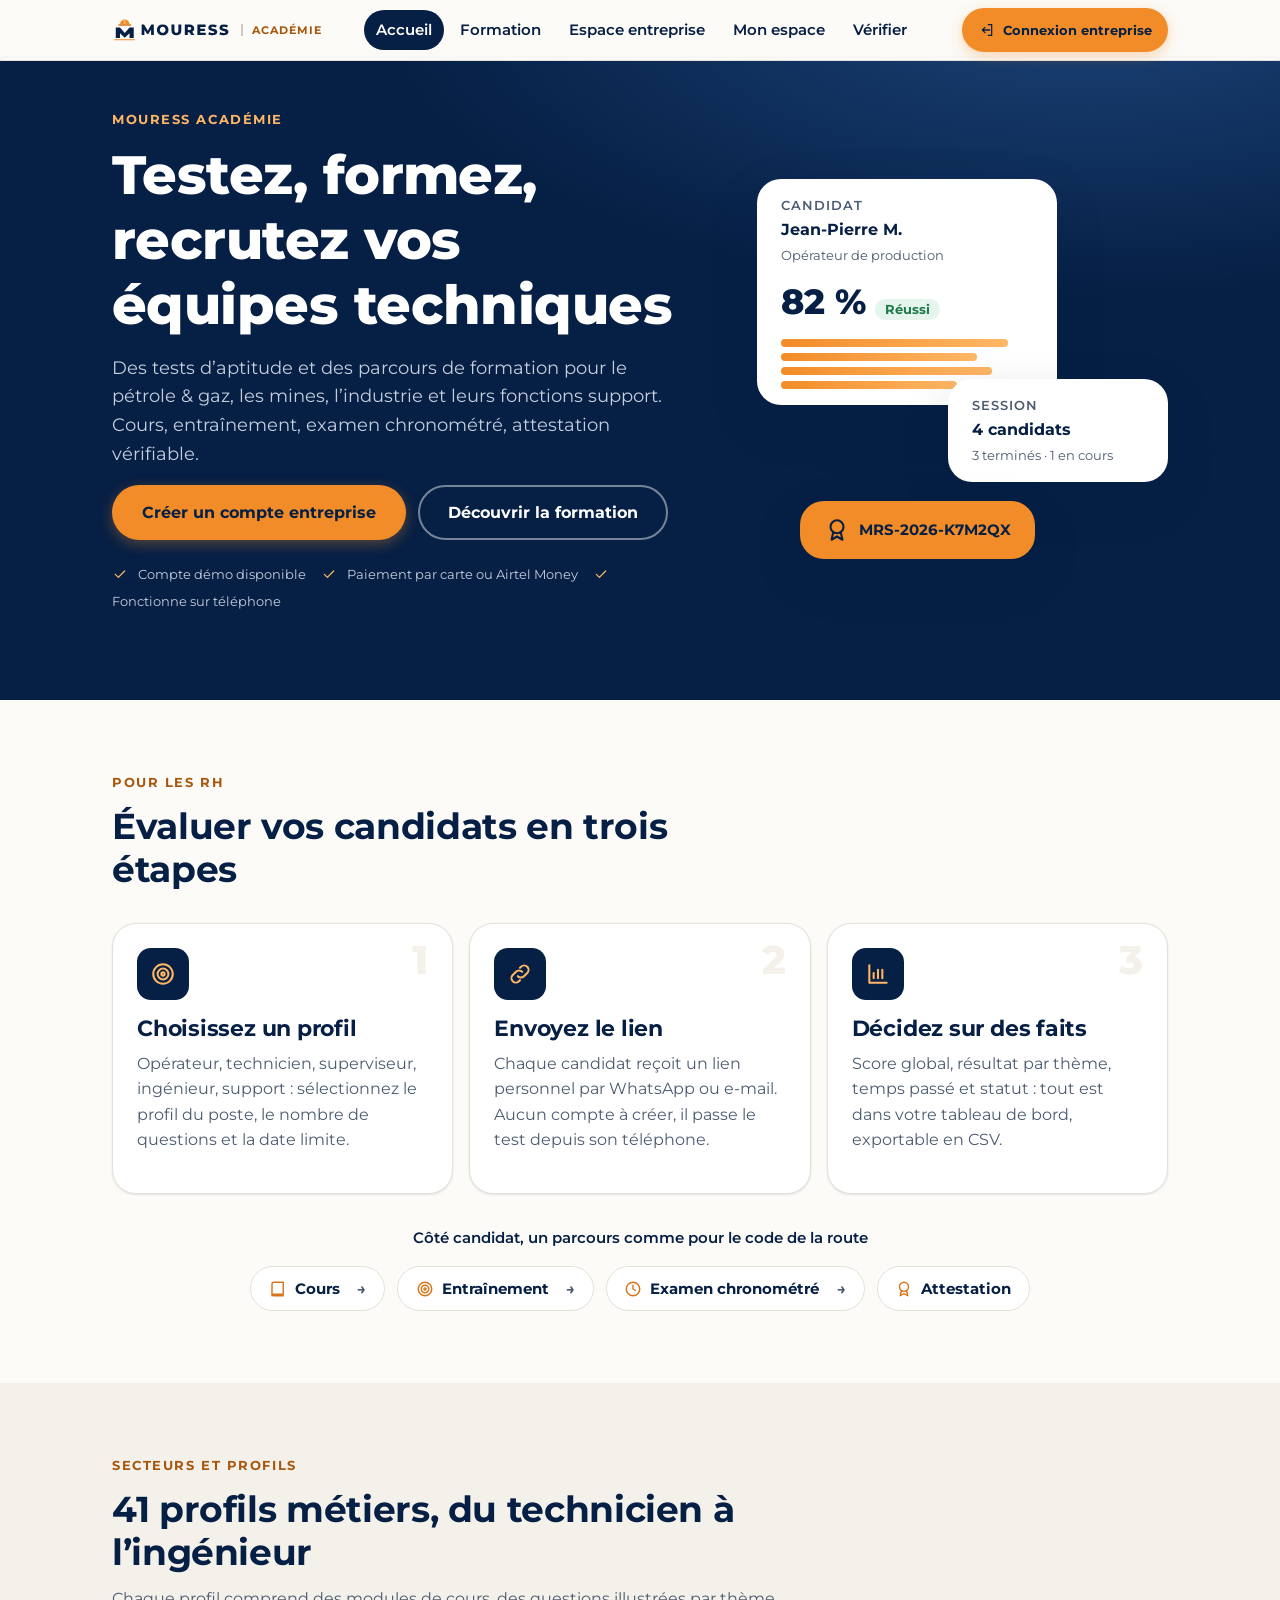
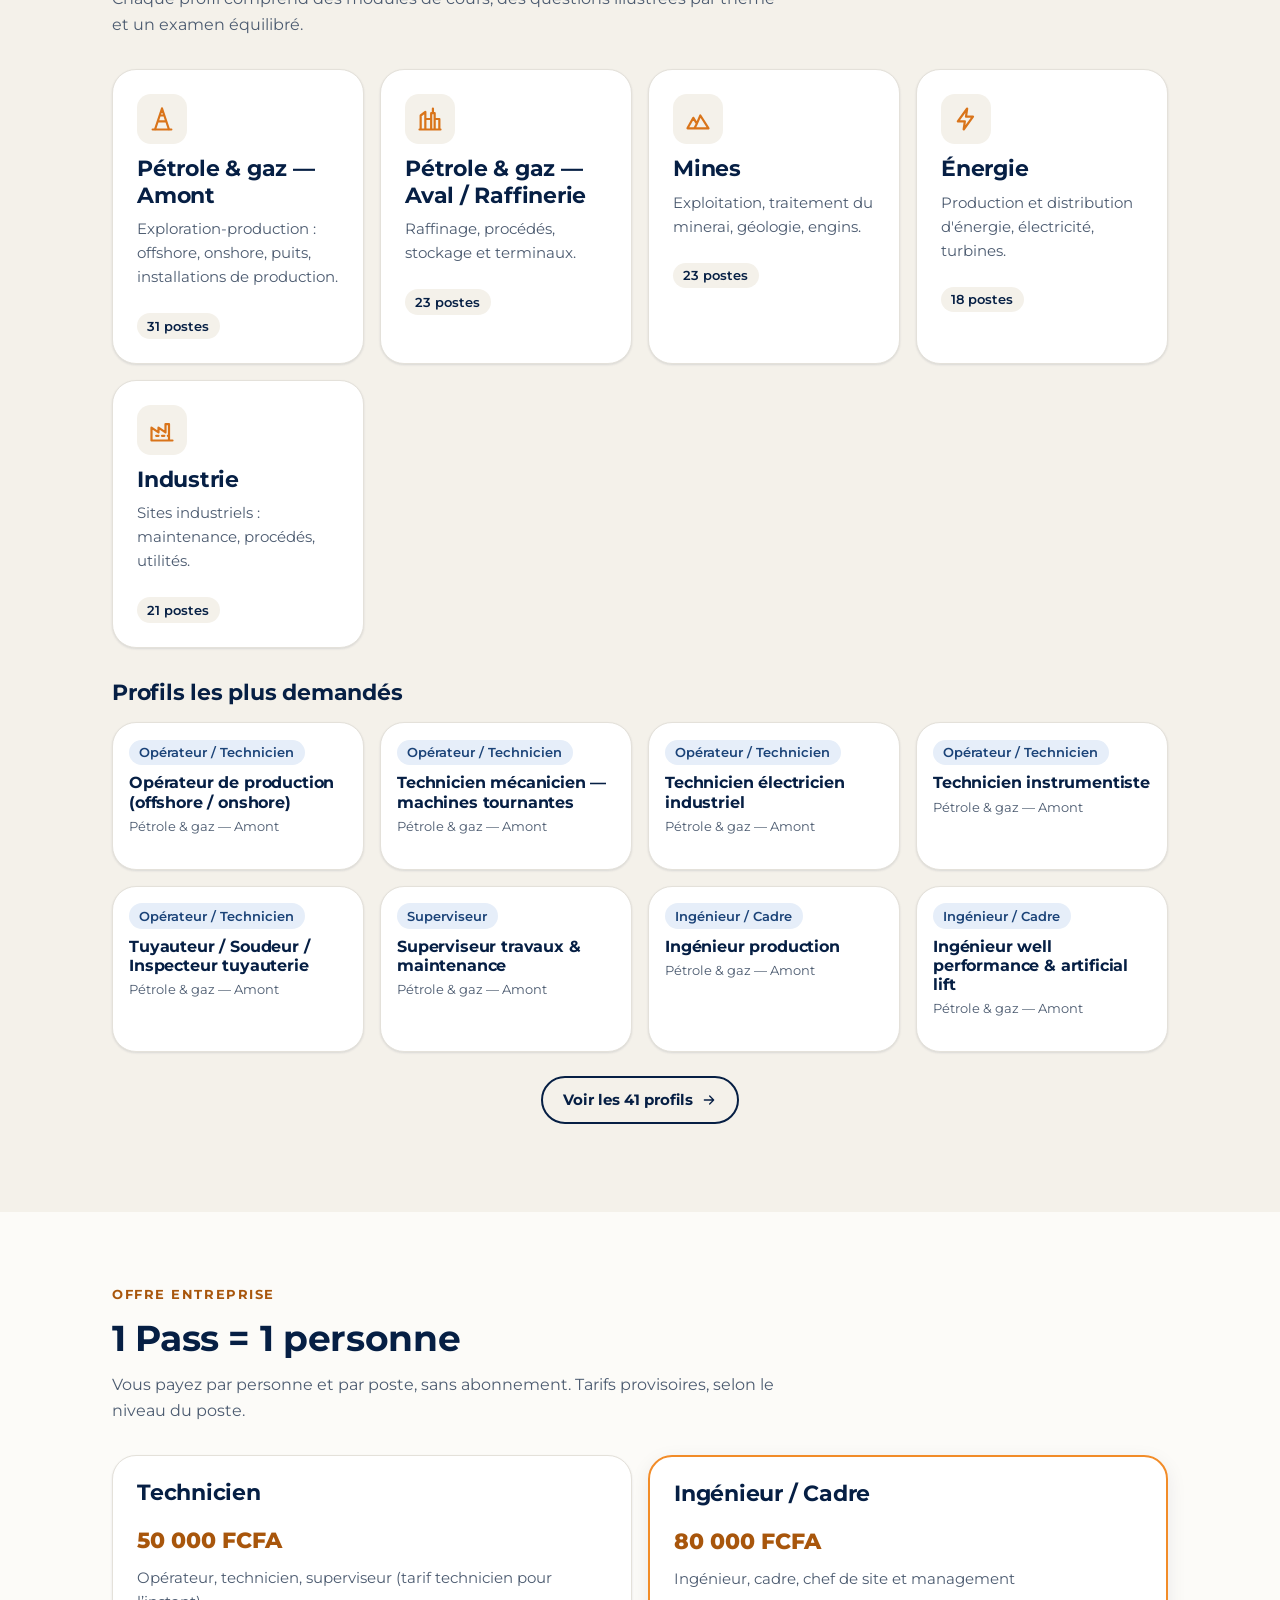
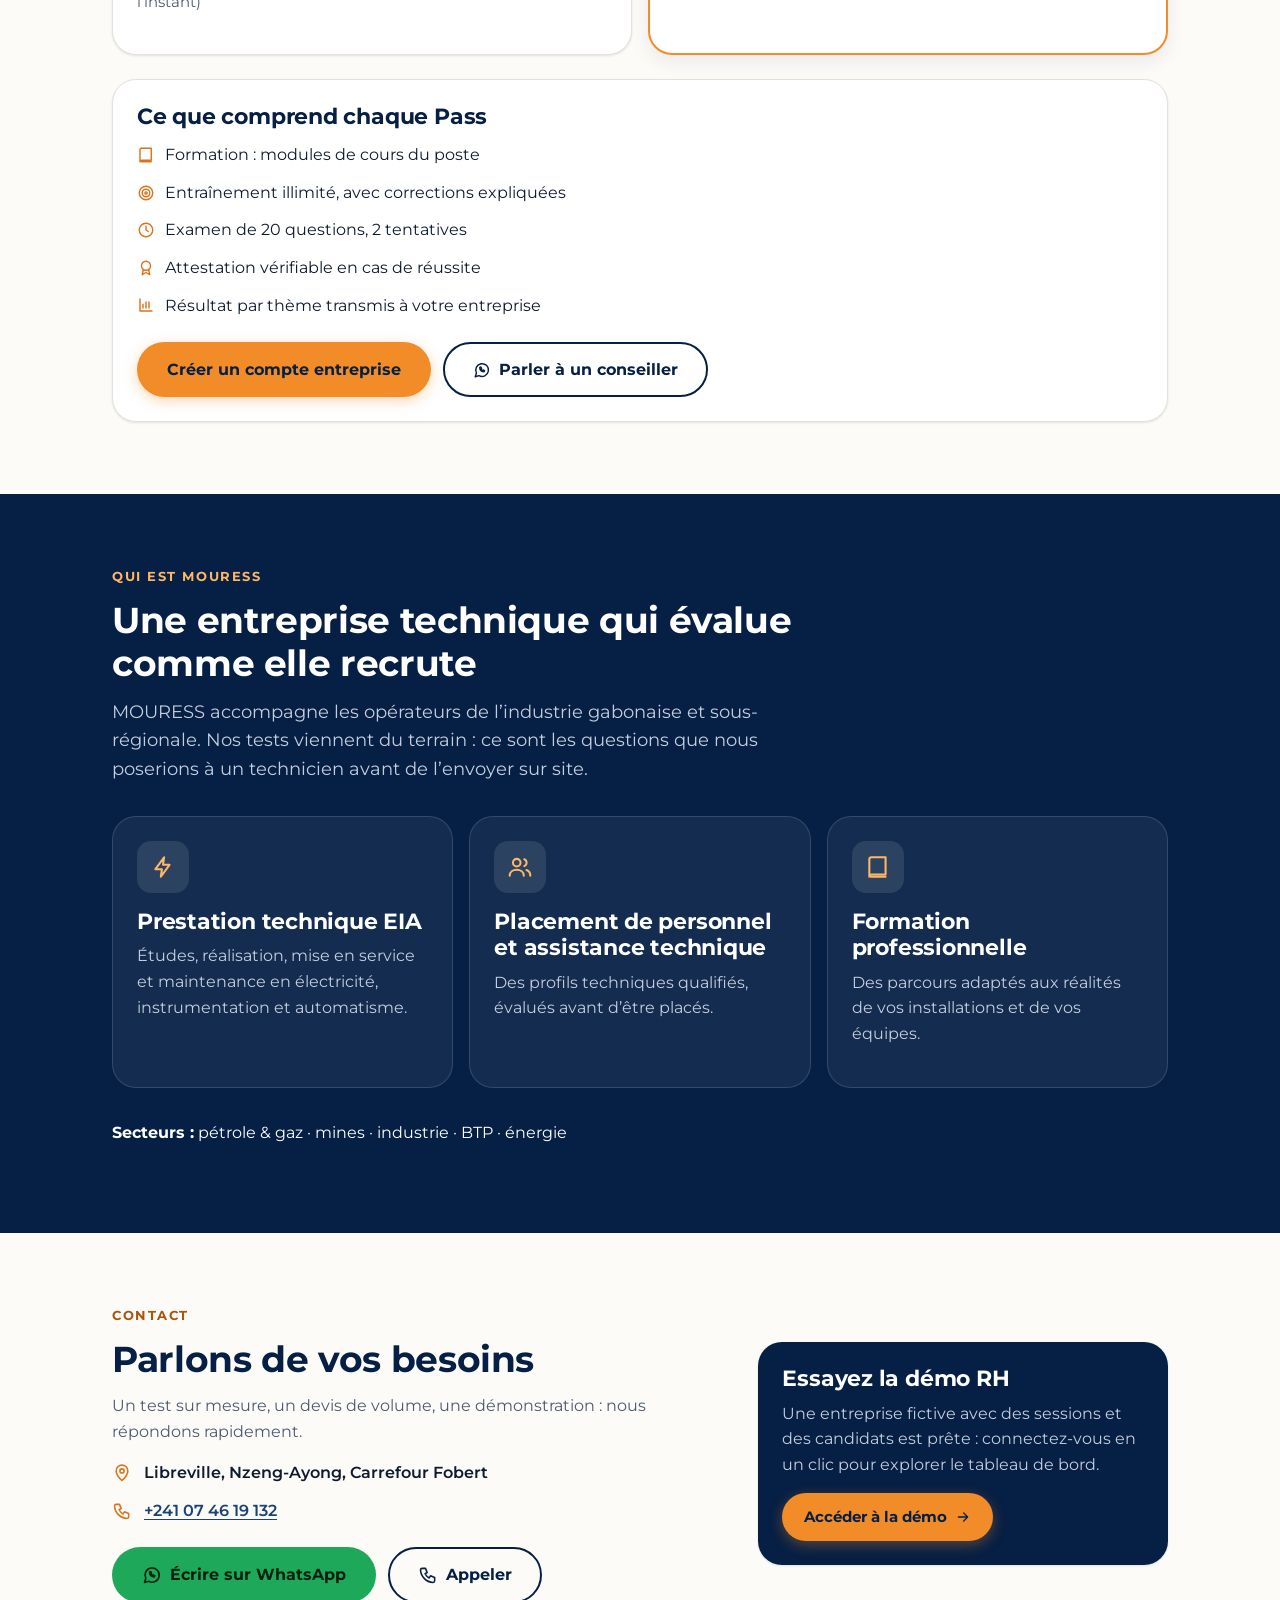
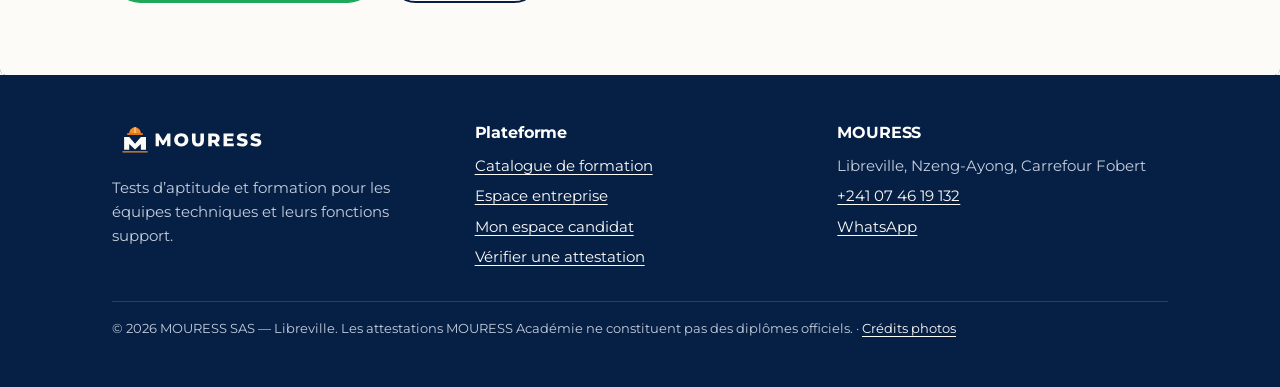
==== commit ae281a9c: "Retire le bandeau de demonstration en tete de page Co-Authored-By: Claude Sonnet 5.5 <noreply@anthro" ====
--- a/index.html
+++ b/index.html
@@ -26,7 +26,6 @@
   <link rel="stylesheet" href="css/mobile.css">
 </head>
 <body data-chrome="full">
-  <div role="note" style="background:#F28C28;color:#061F44;font:600 13px/1.4 Montserrat,Arial,sans-serif;text-align:center;padding:6px 12px">Version de démonstration — contenu en cours de validation</div>
   <a class="skip-link" href="#main">Aller au contenu</a>
   <header id="site-header" class="site-header"></header>
   <main id="main" tabindex="-1"></main>
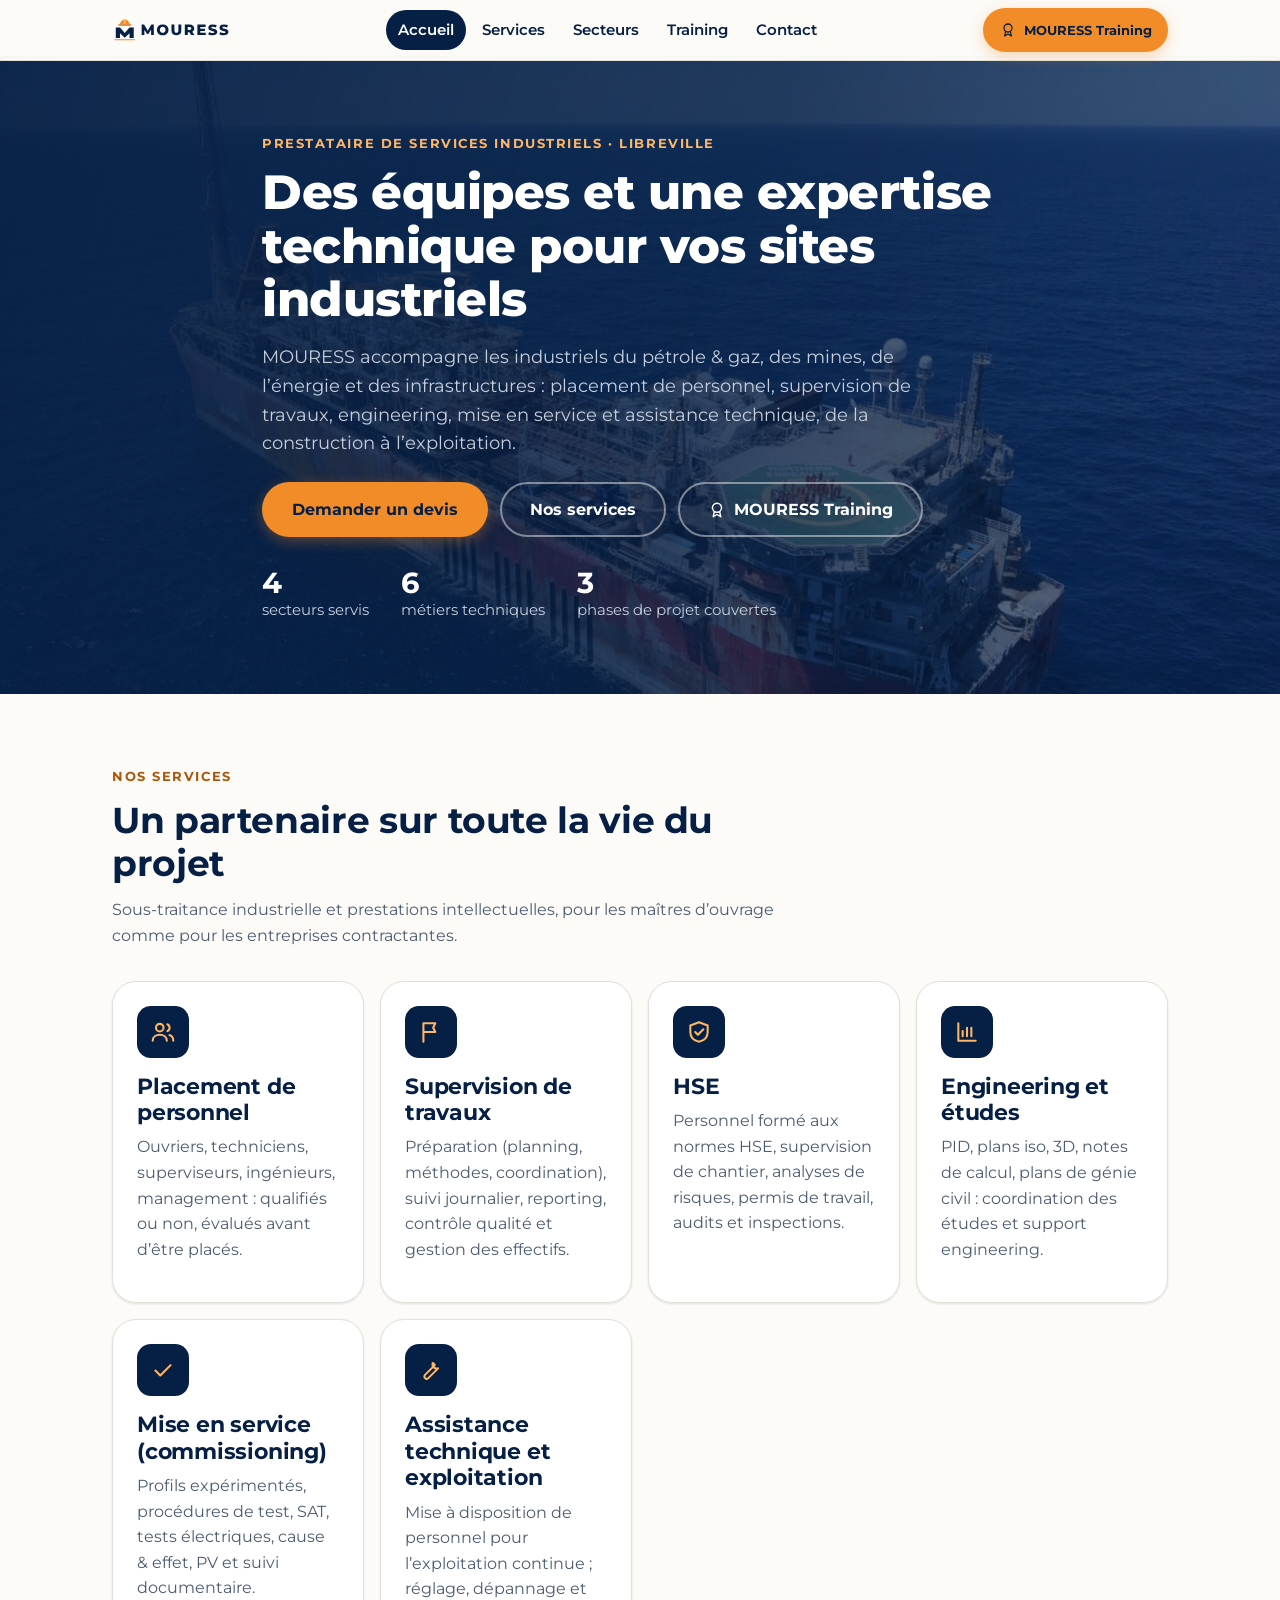
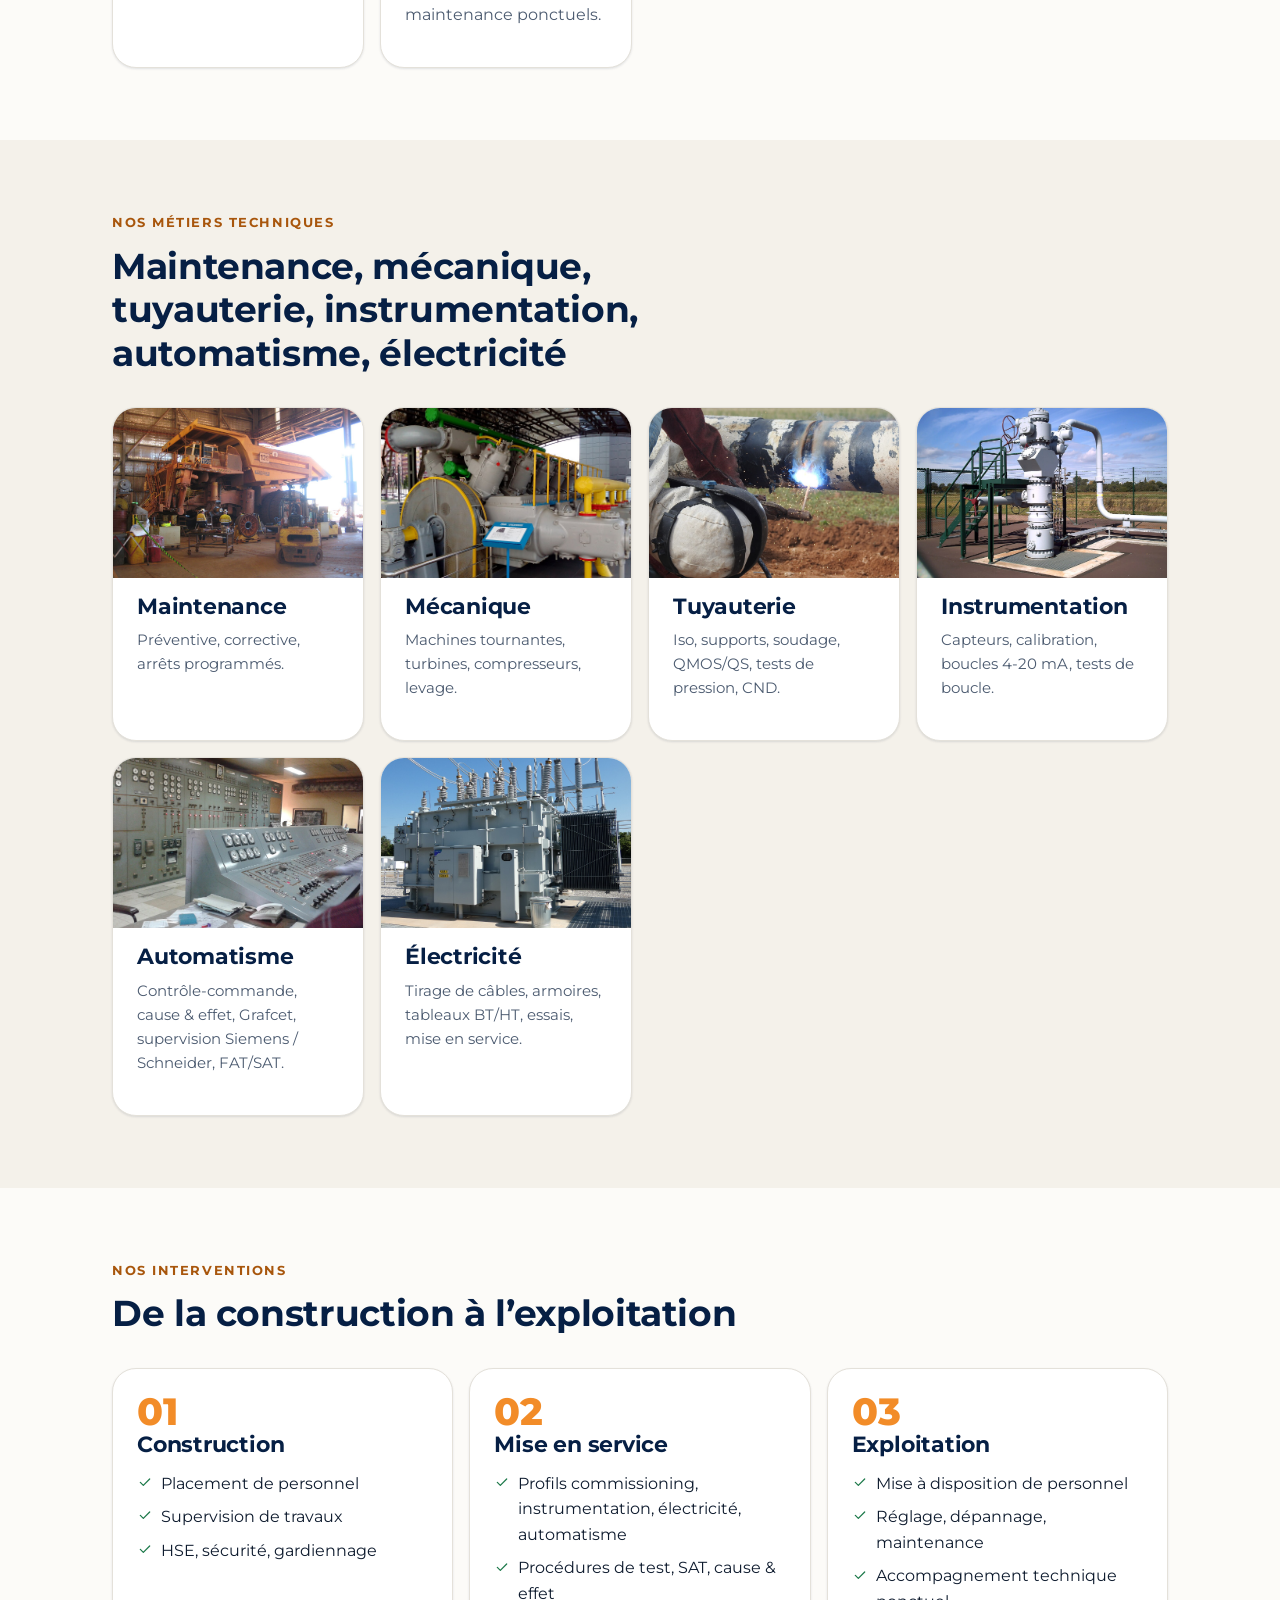
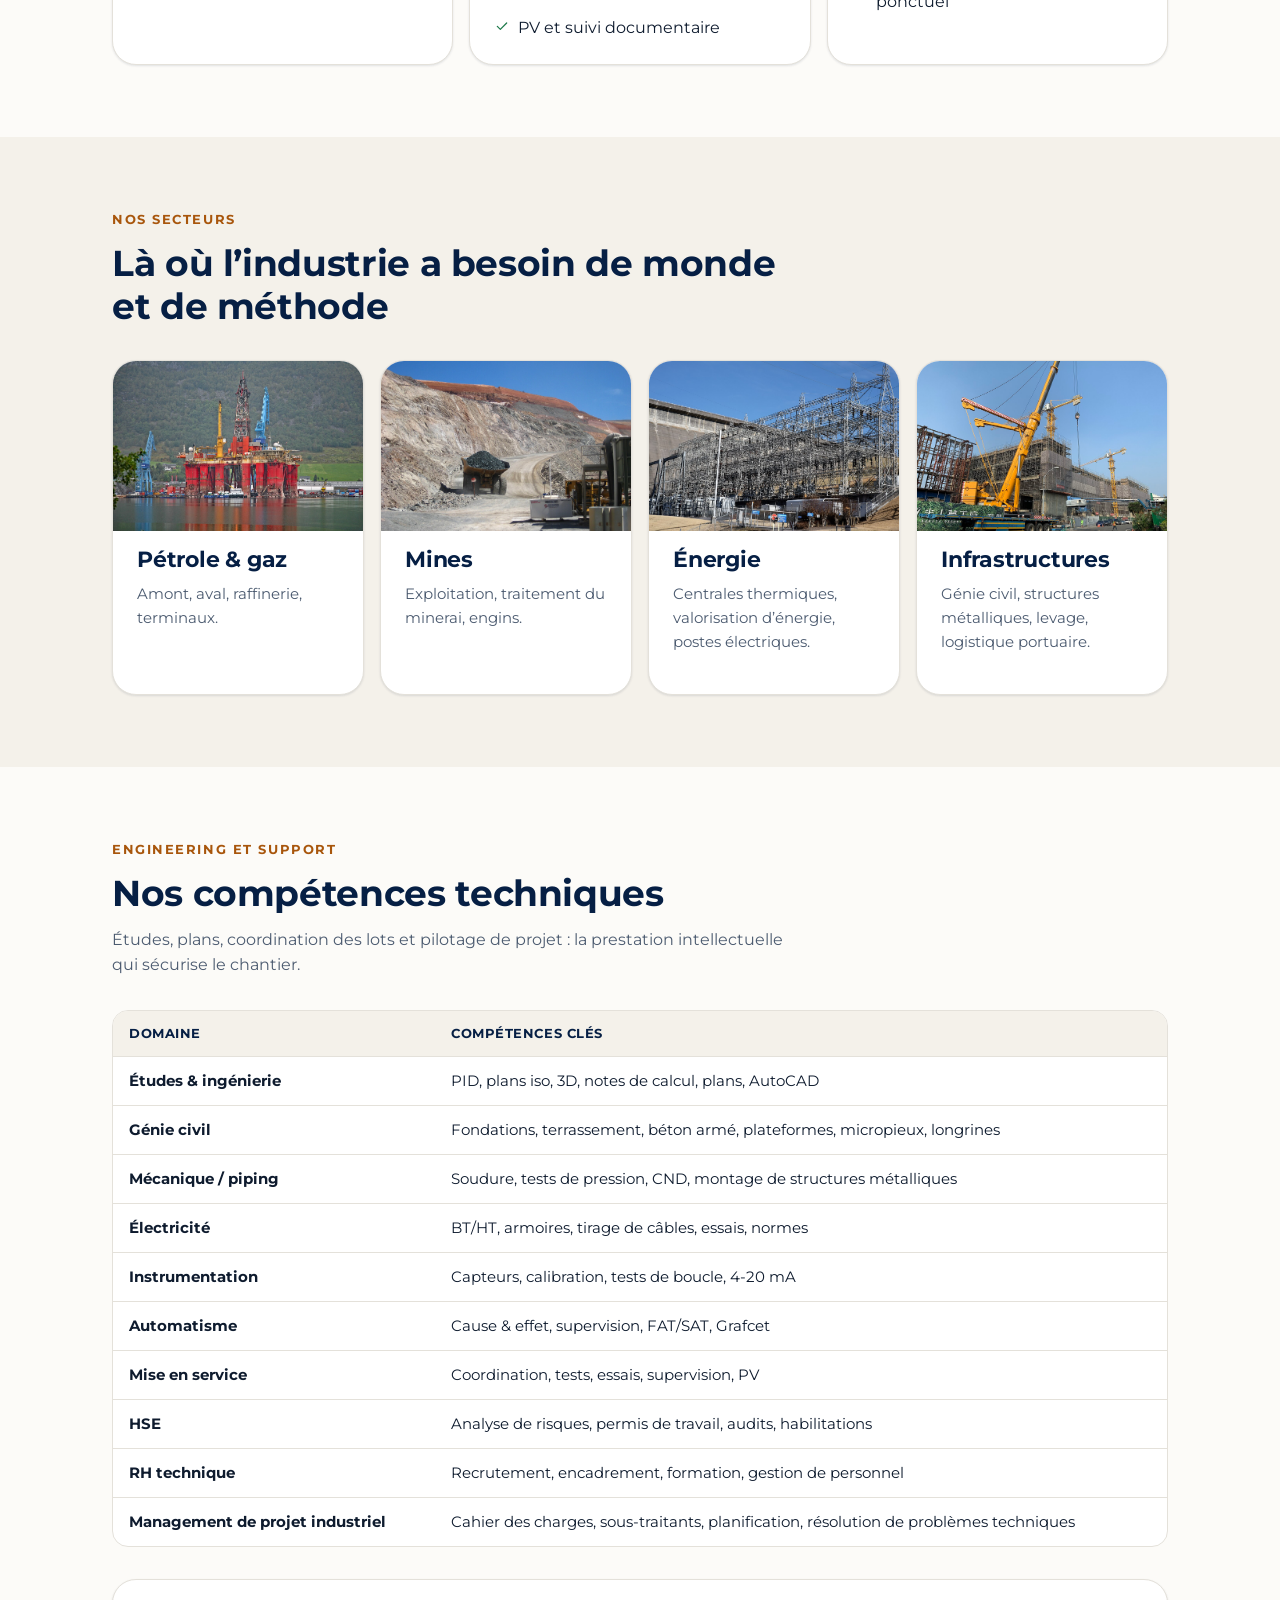
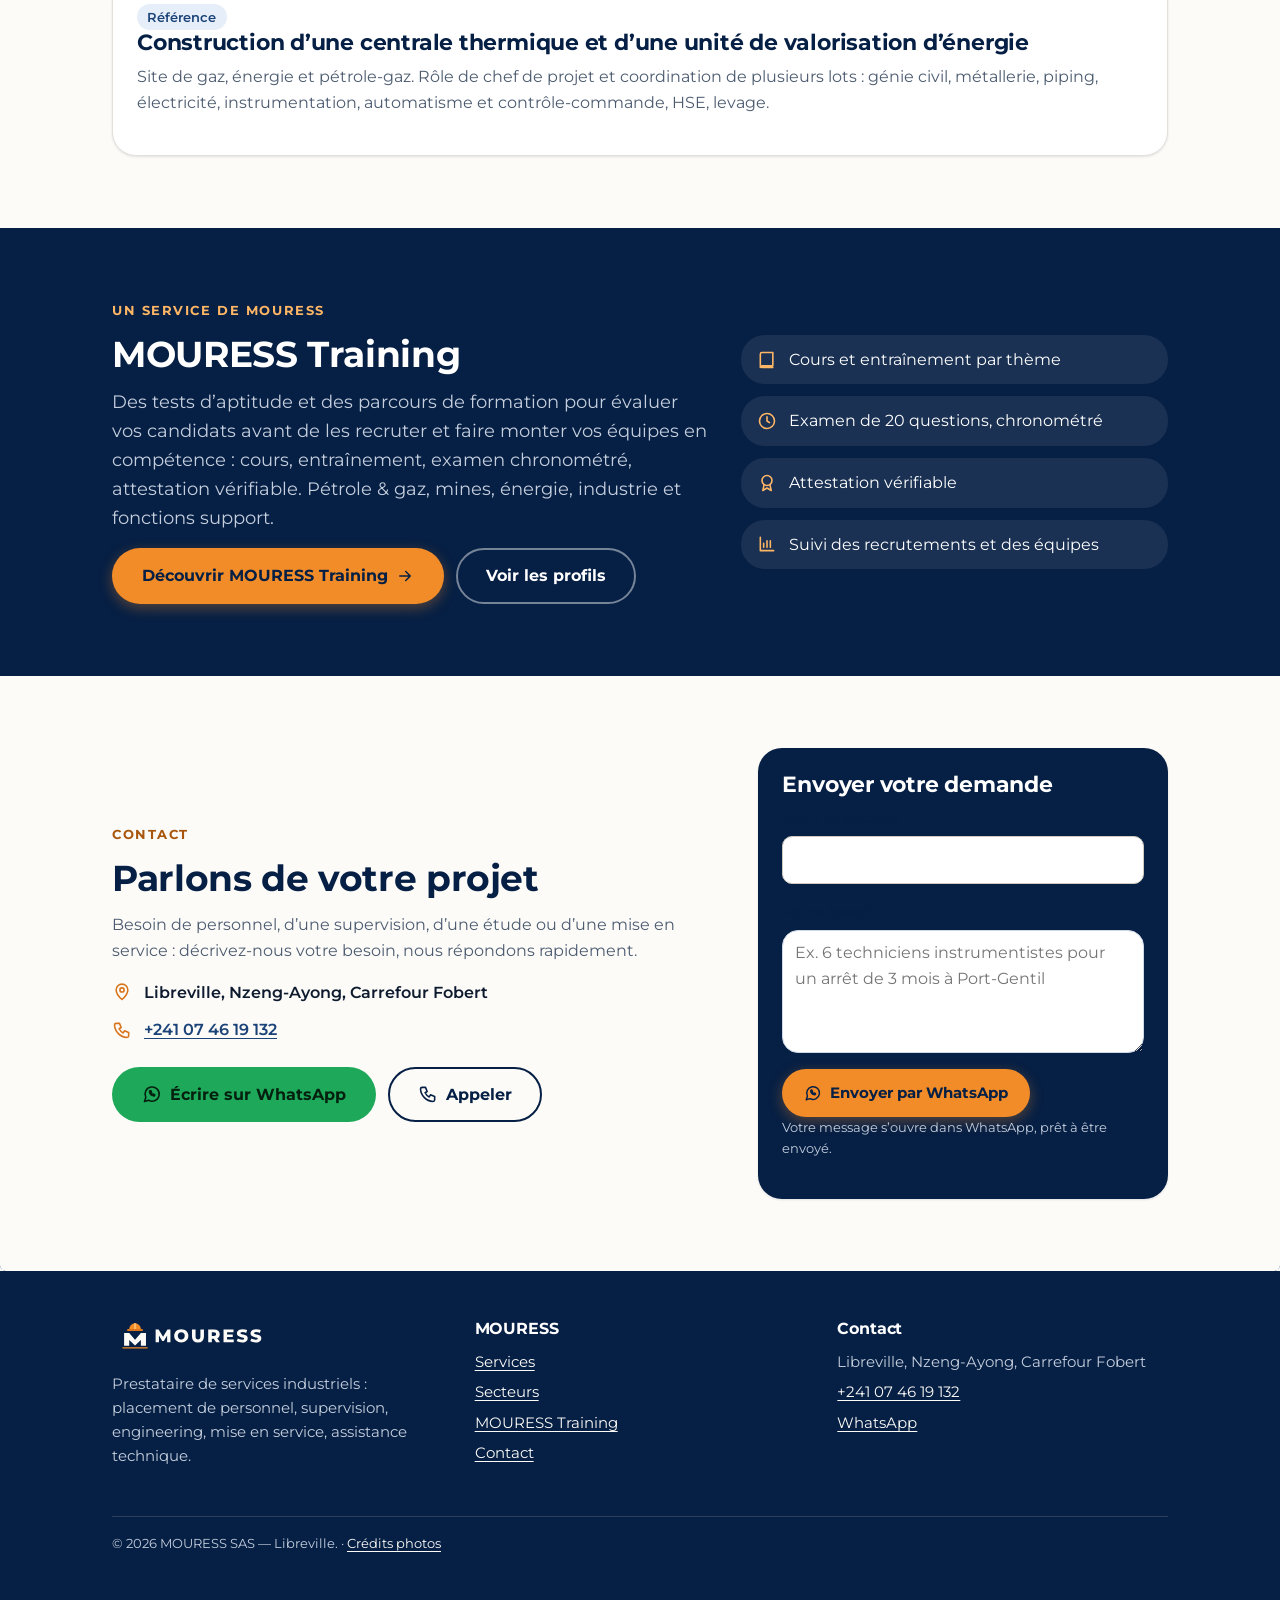
==== commit 70b33cb7: "Accueil institutionnel MOURESS, Training en sous-site, portraits collaborateurs Co-Authored-By: Clau" ====
--- a/index.html
+++ b/index.html
@@ -3,8 +3,8 @@
 <head>
   <meta charset="utf-8">
   <meta name="viewport" content="width=device-width, initial-scale=1, viewport-fit=cover">
-  <title>MOURESS Académie — Tests d'aptitude et formation</title>
-  <meta name="description" content="Testez, formez, recrutez vos équipes techniques. Tests d'aptitude et formation pour le pétrole & gaz, les mines, l'industrie et les fonctions support.">
+  <title>MOURESS — Services industriels, placement de personnel et Training</title>
+  <meta name="description" content="MOURESS, prestataire de services industriels à Libreville : placement de personnel, supervision de travaux, engineering, mise en service, maintenance. Pétrole et gaz, mines, énergie, infrastructures. MOURESS Training : tests d'aptitude et formation.">
   <meta name="theme-color" content="#061F44">
   <link rel="manifest" href="manifest.webmanifest">
   <link rel="icon" href="assets/logo/favicon.ico" sizes="any">
@@ -24,6 +24,7 @@
   <link rel="stylesheet" href="css/rh.css">
   <link rel="stylesheet" href="css/certificate.css">
   <link rel="stylesheet" href="css/mobile.css">
+  <link rel="stylesheet" href="css/corporate.css">
 </head>
 <body data-chrome="full">
   <a class="skip-link" href="#main">Aller au contenu</a>
@@ -36,7 +37,7 @@
     <button class="lightbox-close btn btn-light" type="button" data-lightbox-close aria-label="Fermer l'image">Fermer</button>
     <img alt="" id="lightbox-img">
   </dialog>
-  <noscript><p style="padding:2rem">MOURESS Académie nécessite JavaScript.</p></noscript>
+  <noscript><p style="padding:2rem">MOURESS Training nécessite JavaScript.</p></noscript>
   <script type="module" src="js/app.js"></script>
 </body>
 </html>
--- a/css/tokens.css
+++ b/css/tokens.css
@@ -1,4 +1,4 @@
-/* MOURESS Académie — variables de design centralisées (charte SPEC §5).
+/* MOURESS Training — variables de design centralisées (charte SPEC §5).
    Tout réglage visuel global se fait ici. */
 :root {
   /* Marque */
--- a/css/team.css
+++ b/css/team.css
@@ -57,3 +57,13 @@
   .toolbar .btn-row { width: 100%; }
   .toolbar .btn-row .btn { flex: 1 1 auto; }
 }
+
+/* Avatars collaborateurs */
+.avatar { display: inline-block; flex: none; border-radius: 50%; overflow: hidden; background: var(--c-surface-2); box-shadow: 0 0 0 2px #fff, 0 0 0 3px var(--c-border, #d6dde8); }
+.avatar svg, .avatar img { display: block; width: 100%; height: 100%; object-fit: cover; }
+.emp-card { align-items: center; }
+.emp-card .avatar { margin-right: var(--sp-3); }
+.emp-card .emp-main { flex: 1; min-width: 0; }
+.emp-id { display: flex; align-items: center; gap: var(--sp-4); margin-bottom: var(--sp-3); }
+.emp-id .avatar { box-shadow: 0 0 0 3px #fff, 0 0 0 4px var(--c-border, #d6dde8); }
+.photo-field { display: flex; align-items: center; gap: var(--sp-3); flex-wrap: wrap; grid-column: 1 / -1; }
--- a/css/corporate.css
+++ b/css/corporate.css
@@ -0,0 +1,26 @@
+/* Site institutionnel MOURESS */
+.corp-hero { background: linear-gradient(105deg, rgba(6,31,68,.95) 0%, rgba(6,31,68,.82) 55%, rgba(6,31,68,.55) 100%), var(--hero-img) center / cover no-repeat, var(--c-navy); padding-block: var(--sp-8) var(--sp-8); }
+.corp-hero-inner { max-width: 820px; }
+.corp-hero h1 { font-size: clamp(1.9rem, 5vw, 3rem); line-height: 1.12; }
+.corp-hero .btn-row { margin-top: var(--sp-5); }
+.corp-facts { list-style: none; display: flex; flex-wrap: wrap; gap: var(--sp-3) var(--sp-6); margin: var(--sp-6) 0 0; padding: 0; color: var(--c-on-navy-muted); font-size: var(--fs-sm); }
+.corp-facts strong { display: block; color: #fff; font-size: 1.8rem; line-height: 1; }
+.corp-card { padding: 0; overflow: hidden; display: flex; flex-direction: column; }
+.corp-card img { width: 100%; height: 170px; object-fit: cover; display: block; background: var(--c-surface-2); }
+.corp-card-body { padding: var(--sp-4) var(--sp-5) var(--sp-5); }
+.corp-card-body h3 { margin: 0 0 var(--sp-2); }
+.phase { position: relative; }
+.phase-n { font-size: 2.4rem; font-weight: 800; color: var(--c-orange); line-height: 1; }
+.phase-list { list-style: none; margin: var(--sp-3) 0 0; padding: 0; display: grid; gap: var(--sp-2); }
+.phase-list li { display: flex; gap: .5rem; align-items: flex-start; }
+.phase-list svg { color: var(--c-ok); flex: none; margin-top: .2rem; }
+.corp-ref { margin-top: var(--sp-6); }
+.corp-training { display: grid; gap: var(--sp-6); align-items: center; }
+.corp-training-list { list-style: none; margin: 0; padding: 0; display: grid; gap: var(--sp-3); }
+.corp-training-list li { display: flex; gap: .75rem; align-items: center; background: rgba(255,255,255,.08); border-radius: var(--r-lg); padding: var(--sp-3) var(--sp-4); color: #fff; }
+.corp-training-list svg { color: var(--c-orange-light); flex: none; }
+.contact-card textarea { width: 100%; font: inherit; padding: .6rem .75rem; border: 1px solid var(--c-border, #cfd8e6); border-radius: var(--r-md, 8px); }
+.brand-sub:empty { display: none; }
+.back-site { white-space: nowrap; font-size: var(--fs-xs); font-weight: 600; opacity: .85; }
+@media (min-width: 900px) { .corp-training { grid-template-columns: 1.4fr 1fr; } }
+@media (max-width: 600px) { .corp-card img { height: 140px; } }
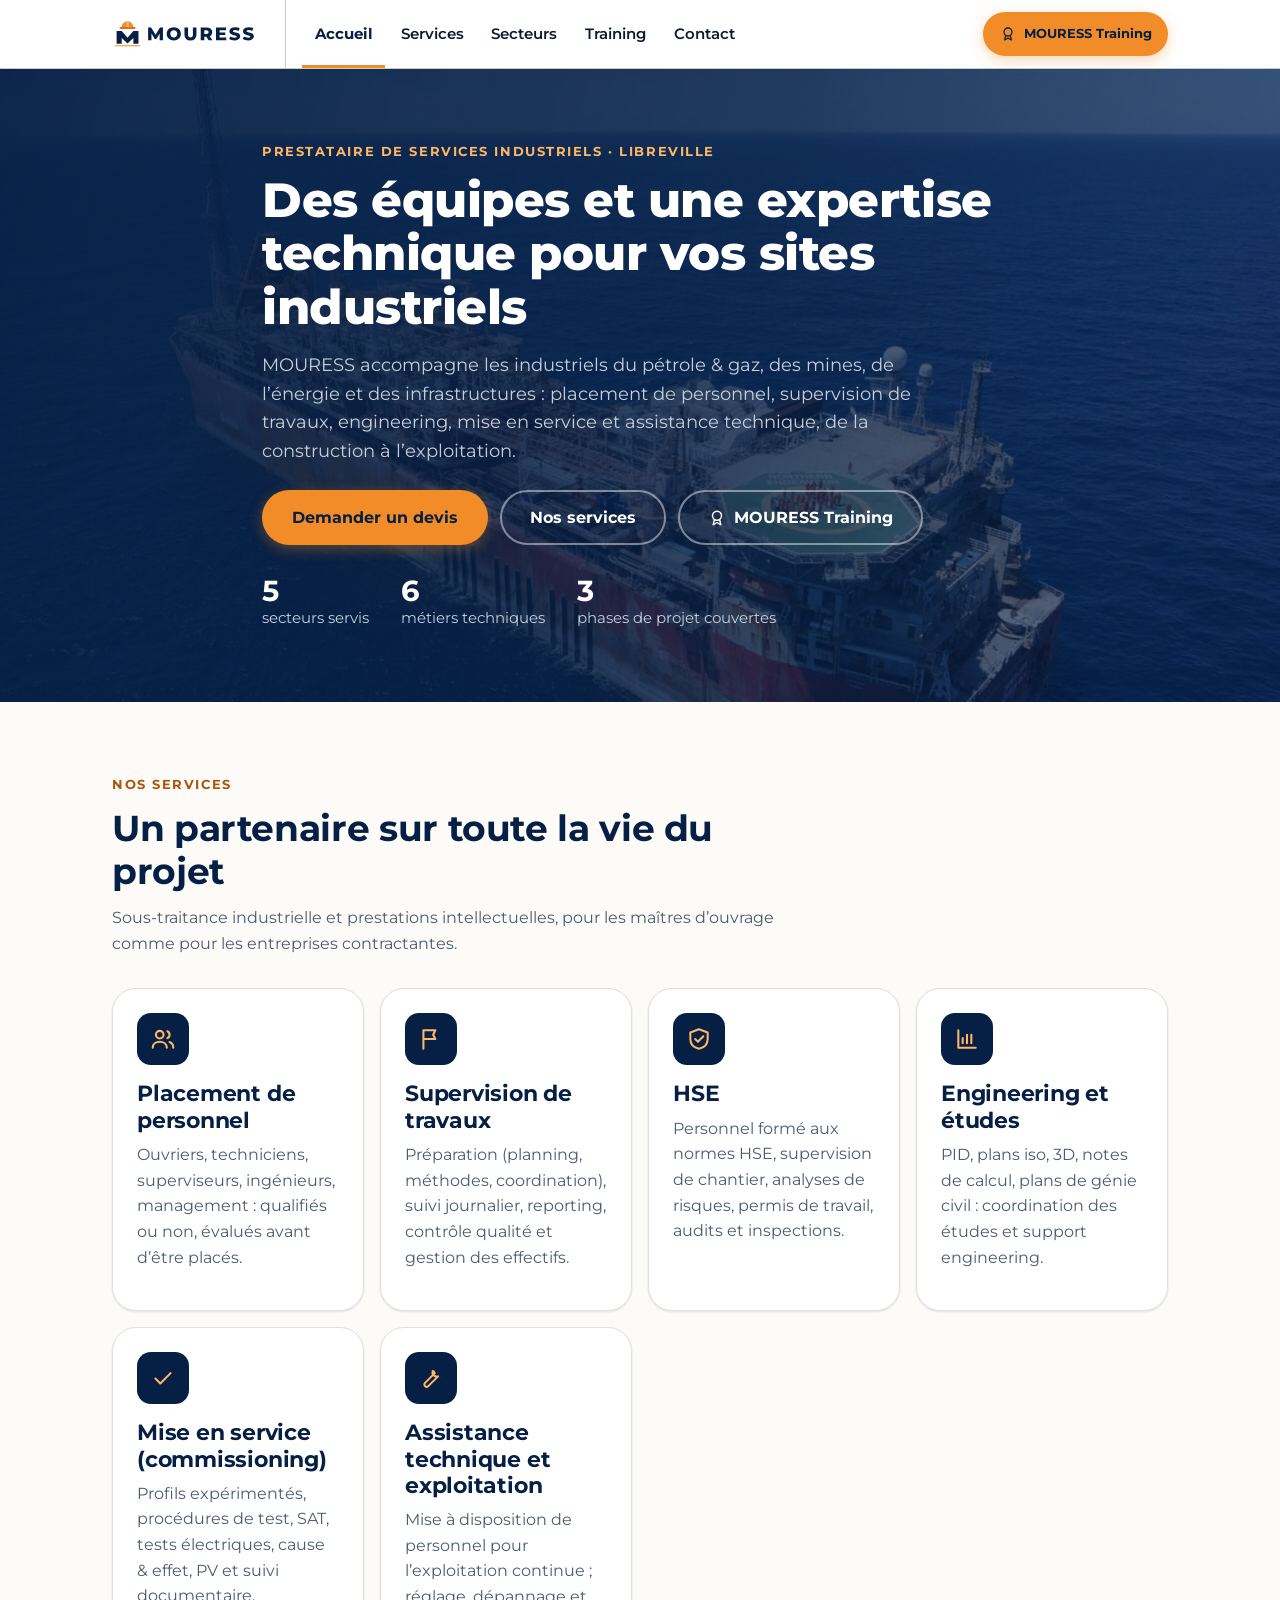
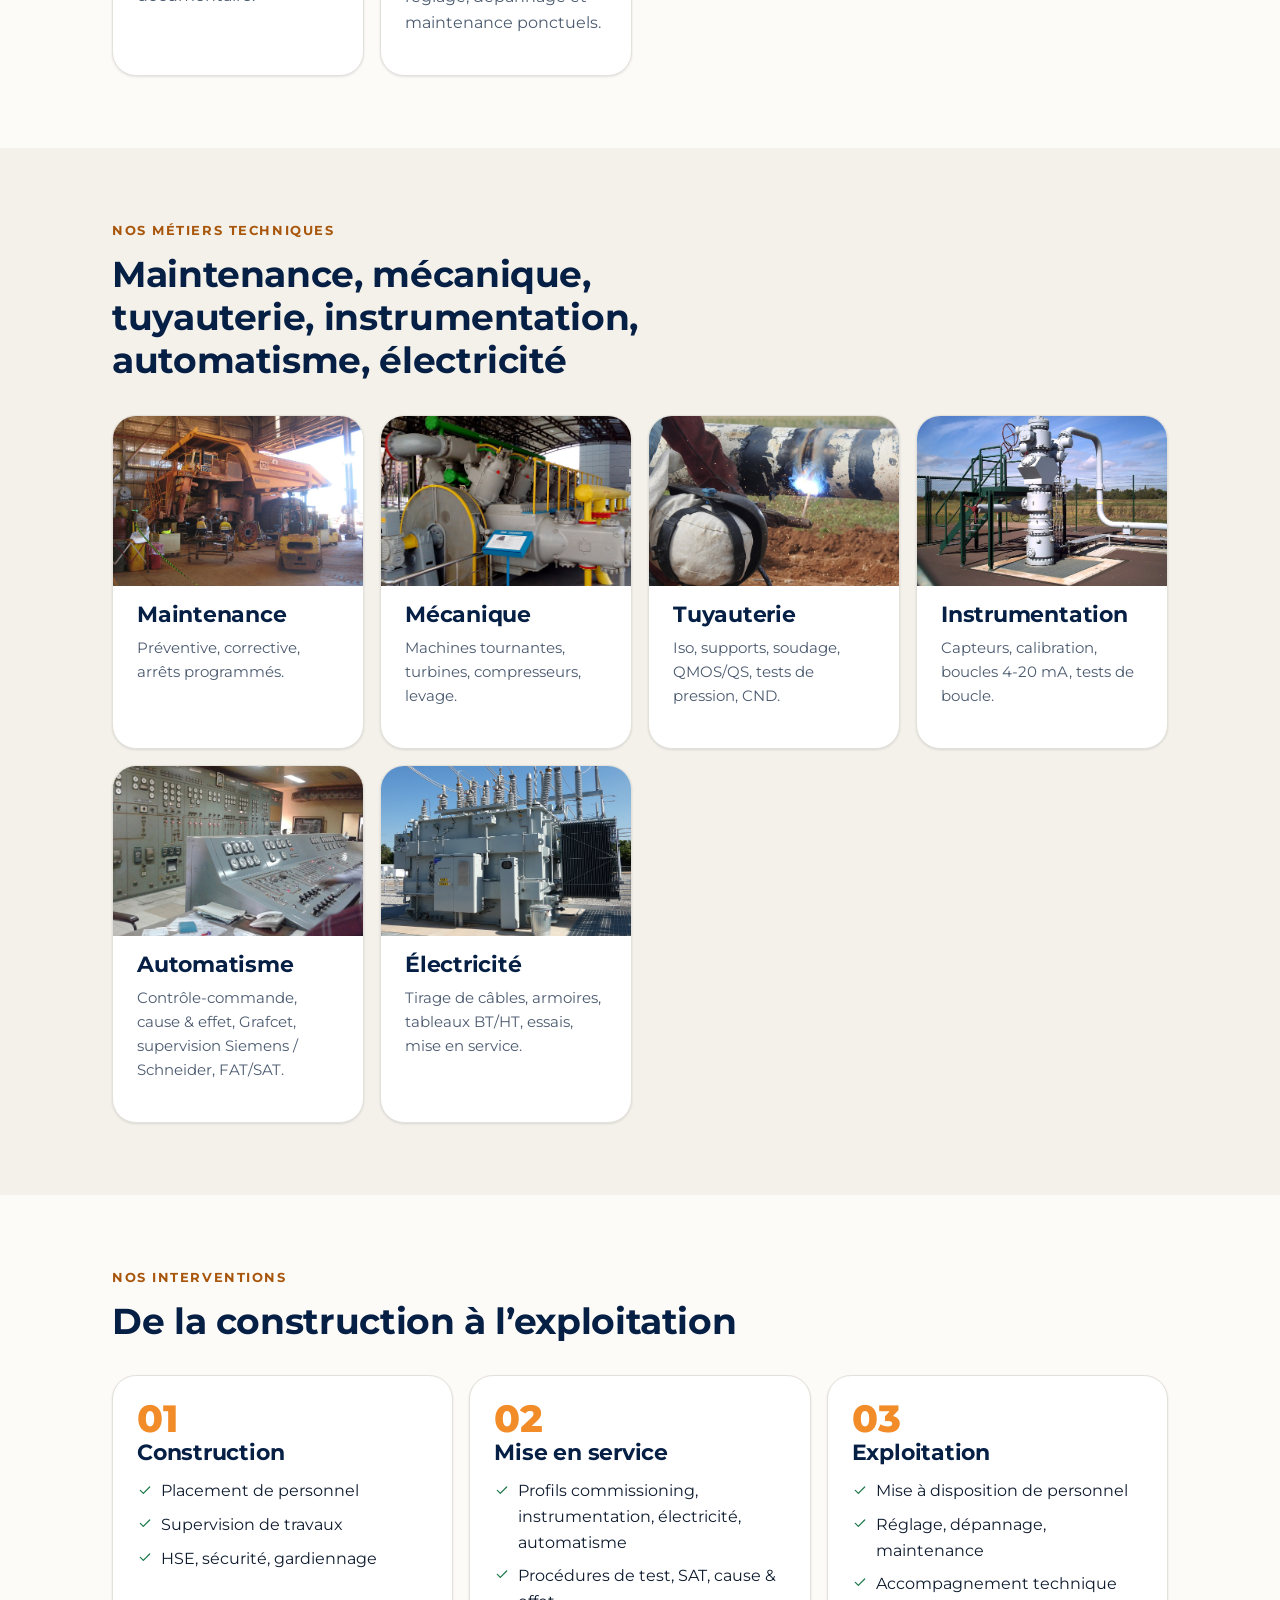
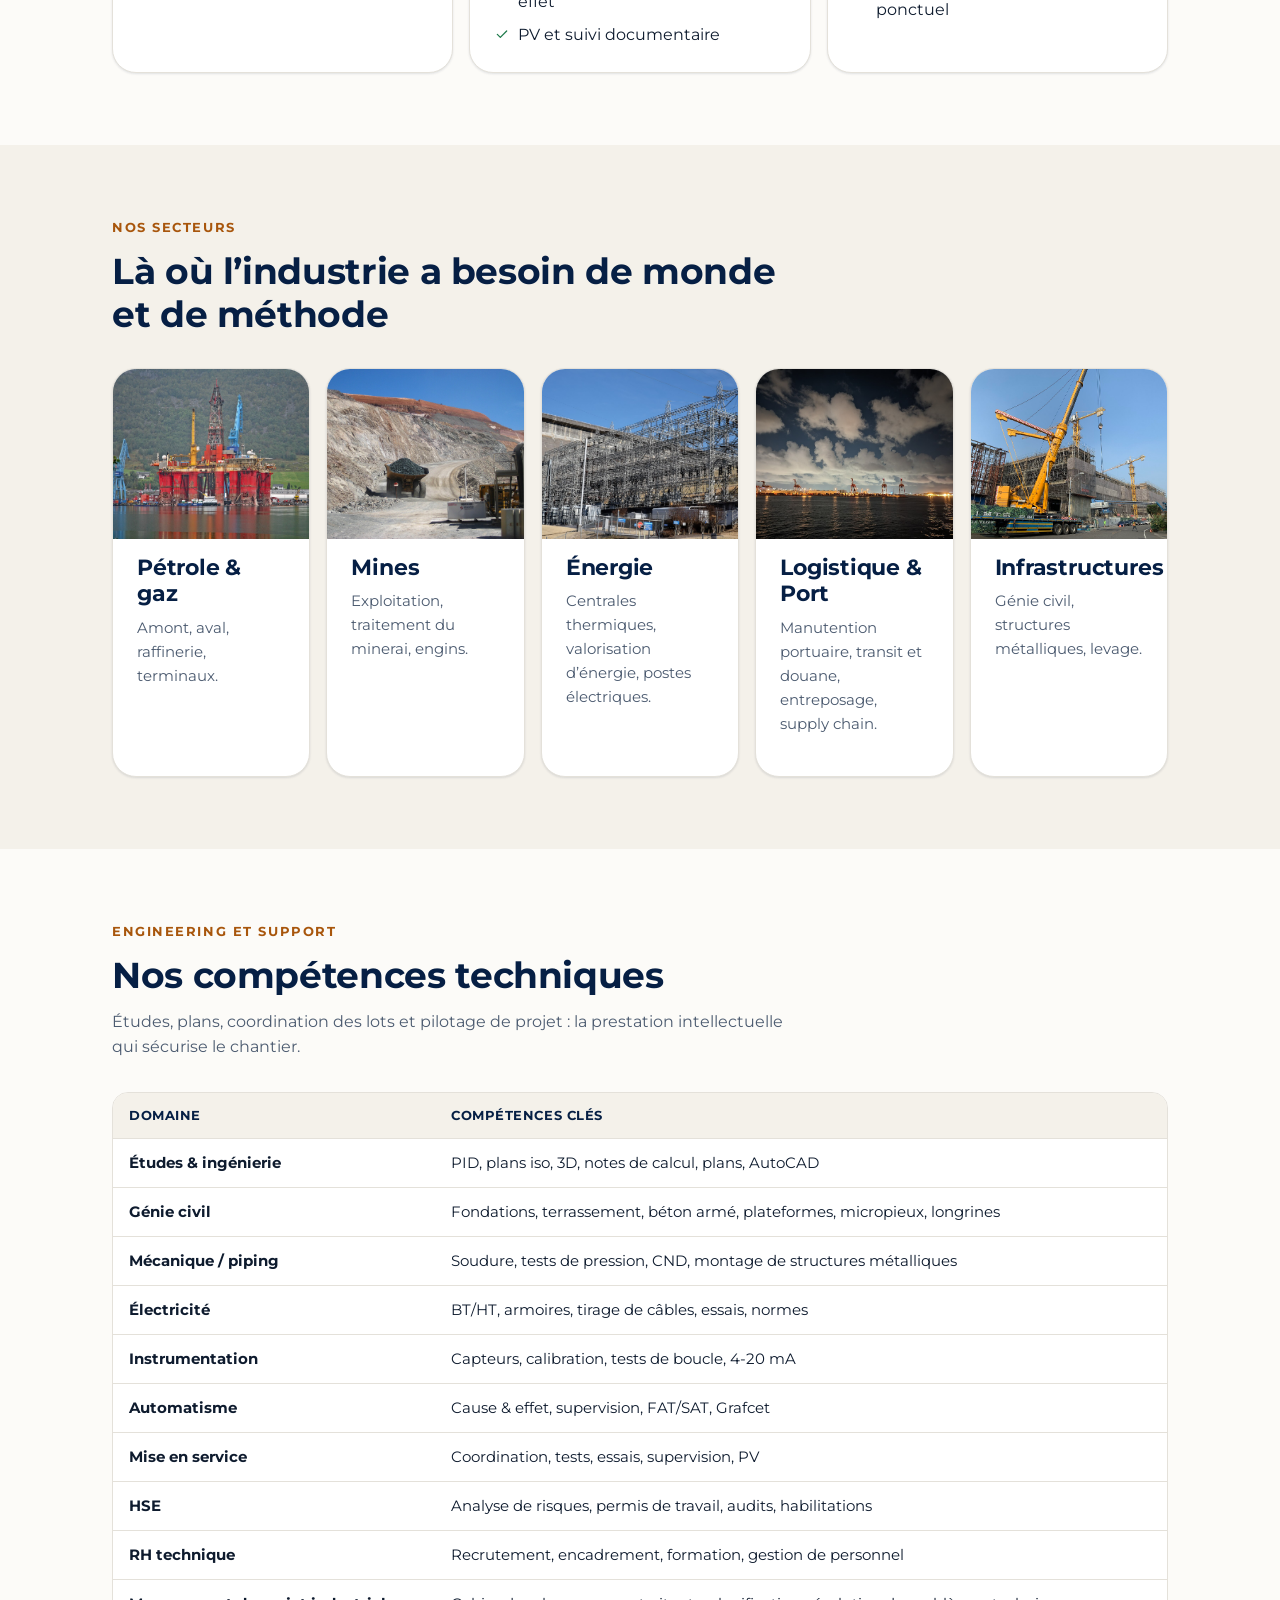
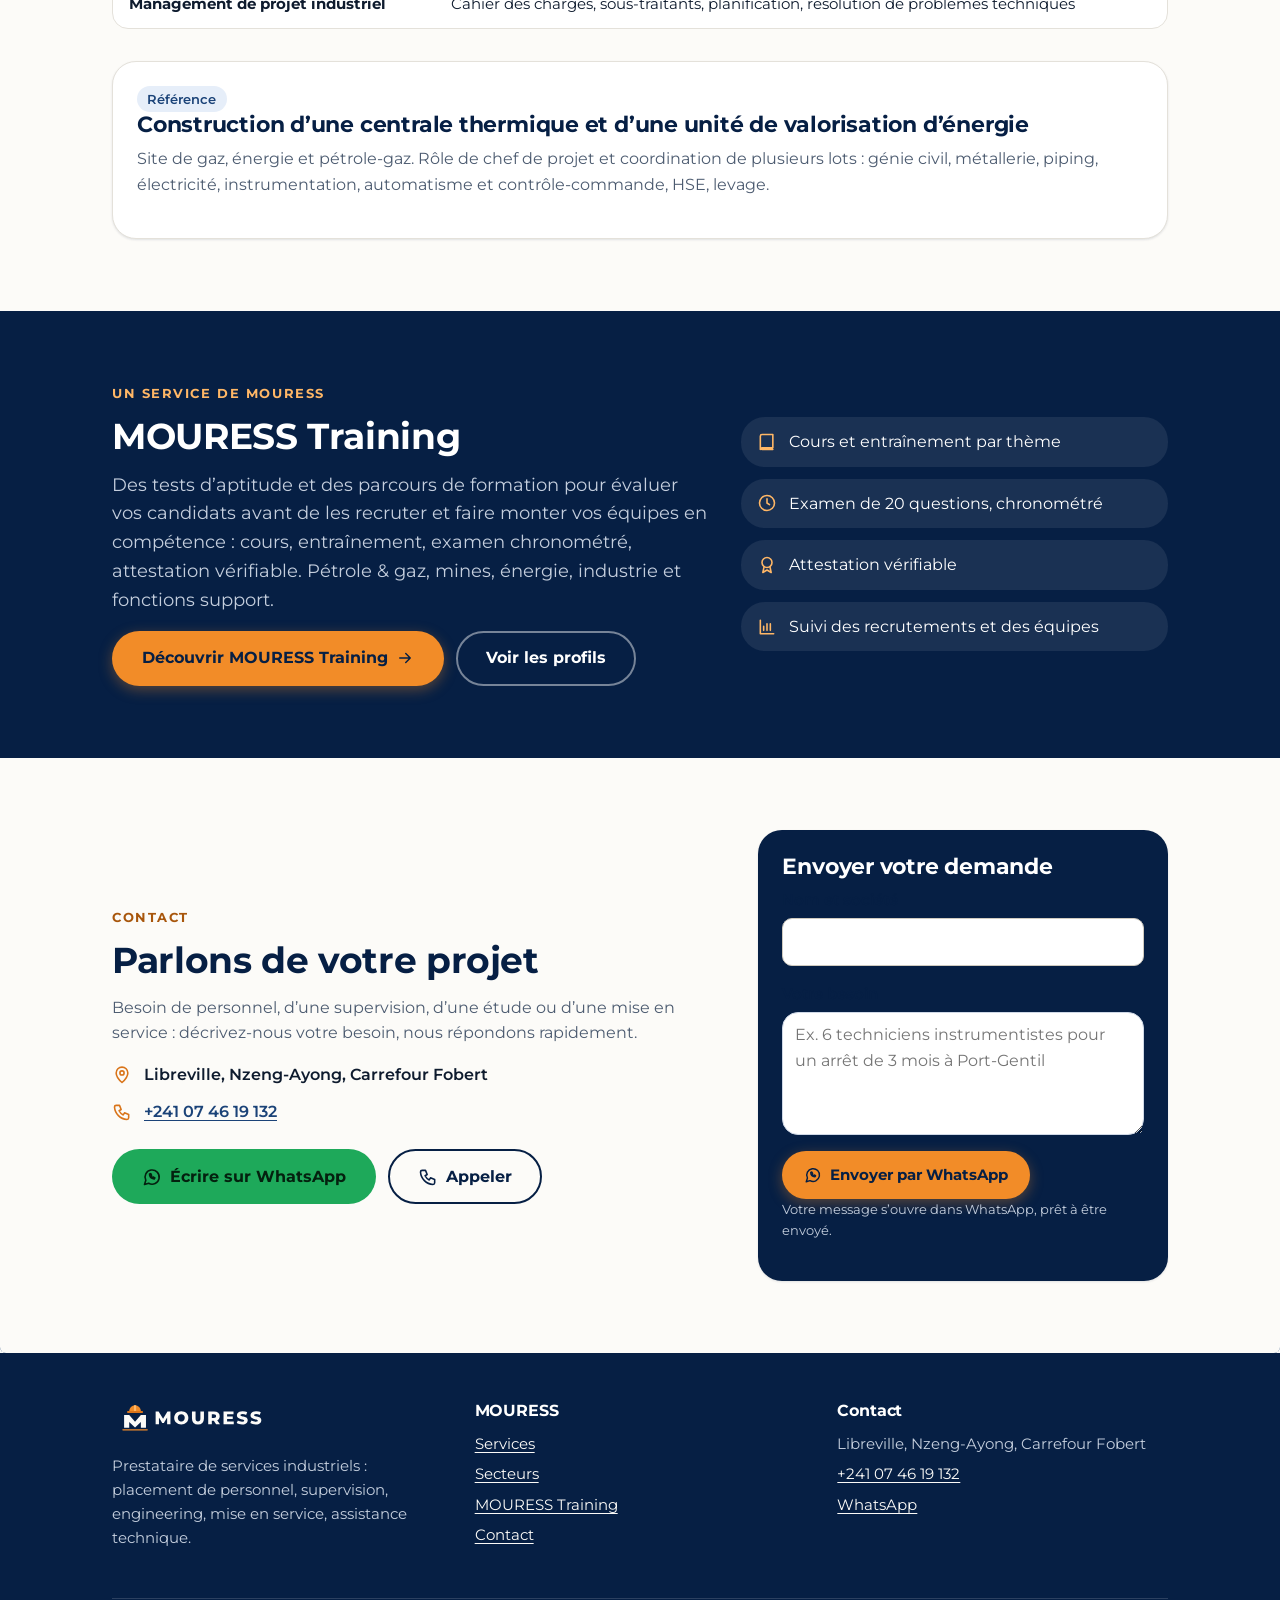
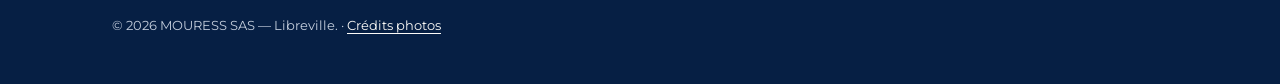
==== commit 946dd845: "Navigation refaite, boutons retour, secteur Logistique & Port, formations internes en espace entrepr" ====
--- a/index.html
+++ b/index.html
@@ -25,6 +25,8 @@
   <link rel="stylesheet" href="css/certificate.css">
   <link rel="stylesheet" href="css/mobile.css">
   <link rel="stylesheet" href="css/corporate.css">
+  <link rel="stylesheet" href="css/formations.css">
+  <link rel="stylesheet" href="css/nav.css">
 </head>
 <body data-chrome="full">
   <a class="skip-link" href="#main">Aller au contenu</a>
--- a/css/formations.css
+++ b/css/formations.css
@@ -0,0 +1,14 @@
+/* Espace entreprise : catalogue de formations internes */
+.seg { grid-template-columns: repeat(3, 1fr); }
+.chips { display: flex; flex-wrap: wrap; gap: .4rem; margin-bottom: var(--sp-4); }
+.chip { min-height: 40px; padding: .3rem .85rem; border: 1.5px solid var(--c-line-strong); border-radius: var(--r-pill); background: #fff; color: var(--c-navy); font: inherit; font-size: var(--fs-xs); font-weight: 600; cursor: pointer; }
+.chip:hover { border-color: var(--c-navy); background: var(--c-surface-2); }
+.formation-card { display: grid; gap: .4rem; align-content: start; }
+.formation-card h3 { margin: 0; }
+.pick-list { padding: 0; margin-bottom: var(--sp-3); display: grid; gap: .4rem; max-height: 280px; overflow: auto; }
+.pick { display: flex; align-items: center; gap: .7rem; padding: .4rem .6rem; border: 1px solid var(--c-line); border-radius: var(--r-md); background: #fff; min-height: 48px; cursor: pointer; }
+.pick:has(input:checked) { border-color: var(--c-navy); background: var(--c-info-bg); }
+.pick input { width: 20px; height: 20px; accent-color: var(--c-navy); flex: none; }
+.emp-inline { display: inline-flex; align-items: center; gap: .6rem; text-decoration: none; }
+.sel-sm { min-height: 40px; padding: .3rem .5rem; font: inherit; font-size: var(--fs-sm); border: 1px solid var(--c-line-strong); border-radius: var(--r-sm); background: #fff; width: auto; }
+@media (max-width: 599px) { .seg { gap: var(--sp-1); padding: 4px; } .seg-tab { padding: .4rem .2rem; } .seg-tab strong { font-size: var(--fs-xs); } }
--- a/css/nav.css
+++ b/css/nav.css
@@ -0,0 +1,58 @@
+/* Navigation : en-tête, menu principal, onglets mobiles, boutons retour (chargé en dernier). */
+.site-header { background: rgba(255, 255, 255, .97); border-bottom: 1px solid var(--c-line-strong); box-shadow: 0 1px 0 rgba(6, 31, 68, .04); }
+.site-header .bar-inner { min-height: 64px; gap: var(--sp-3); }
+.brand { flex: none; }
+.brand img { height: 34px; }
+.mode-tag { display: none; }
+
+/* Menu principal (ordinateur) : liens texte soulignés, bien séparés du logo */
+.nav-main { margin-left: var(--sp-4); padding-left: var(--sp-4); border-left: 1px solid var(--c-line-strong); gap: .15rem; flex: 1 1 auto; }
+.nav-main a { position: relative; border-radius: 0; background: none !important; color: var(--c-ink); font-weight: 600; padding: 1.35rem .8rem 1.2rem; border-bottom: 3px solid transparent; }
+.nav-main a:hover { color: var(--c-navy); border-bottom-color: var(--c-line-strong); }
+.nav-main a[aria-current="page"] { color: var(--c-navy); border-bottom-color: var(--c-orange); font-weight: 700; }
+.header-actions { flex: none; gap: var(--sp-2); }
+.header-actions .btn { min-height: 44px; }
+.back-site { font-size: var(--fs-xs); gap: .35rem; }
+.back-site svg { flex: none; }
+.btn-logout .lbl { display: inline; }
+
+/* Onglets du bas (mobile) : repère net sur l'onglet actif */
+.tabbar { background: #fff; border-top: 1px solid var(--c-line-strong); }
+.tabbar a { position: relative; color: var(--c-muted); font-size: .72rem; padding-top: 9px; }
+.tabbar a[aria-current="page"] { color: var(--c-navy); font-weight: 700; }
+.tabbar a[aria-current="page"]::before { content: ""; position: absolute; top: 0; left: 22%; right: 22%; height: 3px; border-radius: 0 0 3px 3px; background: var(--c-orange); }
+
+/* Boutons retour : même aspect partout */
+.back-link { display: inline-flex; align-items: center; gap: .45rem; min-height: 44px; padding: .45rem 1rem .45rem .8rem; background: #fff; border: 1.5px solid var(--c-line-strong); border-radius: var(--r-pill); color: var(--c-navy); font-weight: 700; font-size: var(--fs-sm); text-decoration: none; width: fit-content; }
+.back-link:hover { text-decoration: none; border-color: var(--c-navy); background: var(--c-surface-2); }
+.back-link:focus-visible { outline: 3px solid var(--c-navy-3); outline-offset: 2px; }
+.crumbs { margin-bottom: var(--sp-2); }
+
+.corp-sectors { grid-template-columns: repeat(auto-fit, minmax(min(100%, 190px), 1fr)); }
+
+@media (max-width: 899px) {
+  .site-header .bar-inner { min-height: 58px; }
+  .brand img { height: 30px; }
+  .header-actions .btn { padding-inline: .8rem; font-size: var(--fs-xs); }
+}
+@media (max-width: 599px) {
+  .header-actions .btn-login { display: none; }          /* « Espace entreprise » est dans les onglets du bas */
+  .btn-logout .lbl { display: none; }
+  .btn-logout { padding-inline: .7rem; }
+}
+@media (max-width: 380px) { .back-site { padding-inline: .6rem; } .brand img { height: 26px; } }
+
+@media (max-width: 1199px) { .lbl-long { display: none; } .nav-main { margin-left: var(--sp-3); padding-left: var(--sp-3); } .nav-main a { padding-inline: .6rem; } }
+.nav-main { min-width: 0; }
+/* Tablettes et petits ordinateurs : on garde les onglets du bas plutôt que de serrer le menu du haut */
+@media (min-width: 900px) and (max-width: 1139px) {
+  .tabbar { display: grid; }
+  .nav-main { display: none; }
+  main { padding-bottom: calc(var(--tabbar-h) + env(safe-area-inset-bottom)); }
+  .site-footer { padding-bottom: calc(var(--sp-6) + var(--tabbar-h)); }
+  .site-header .bar-inner > .header-actions { margin-left: auto; }
+  .toast { bottom: calc(var(--tabbar-h) + 1rem); }
+}
+
+@media (max-width: 1399px) { .user-chip { display: none !important; } }
+@media (max-width: 1399px) { .btn-logout .lbl { display: none; } .btn-logout { padding-inline: .7rem; } }
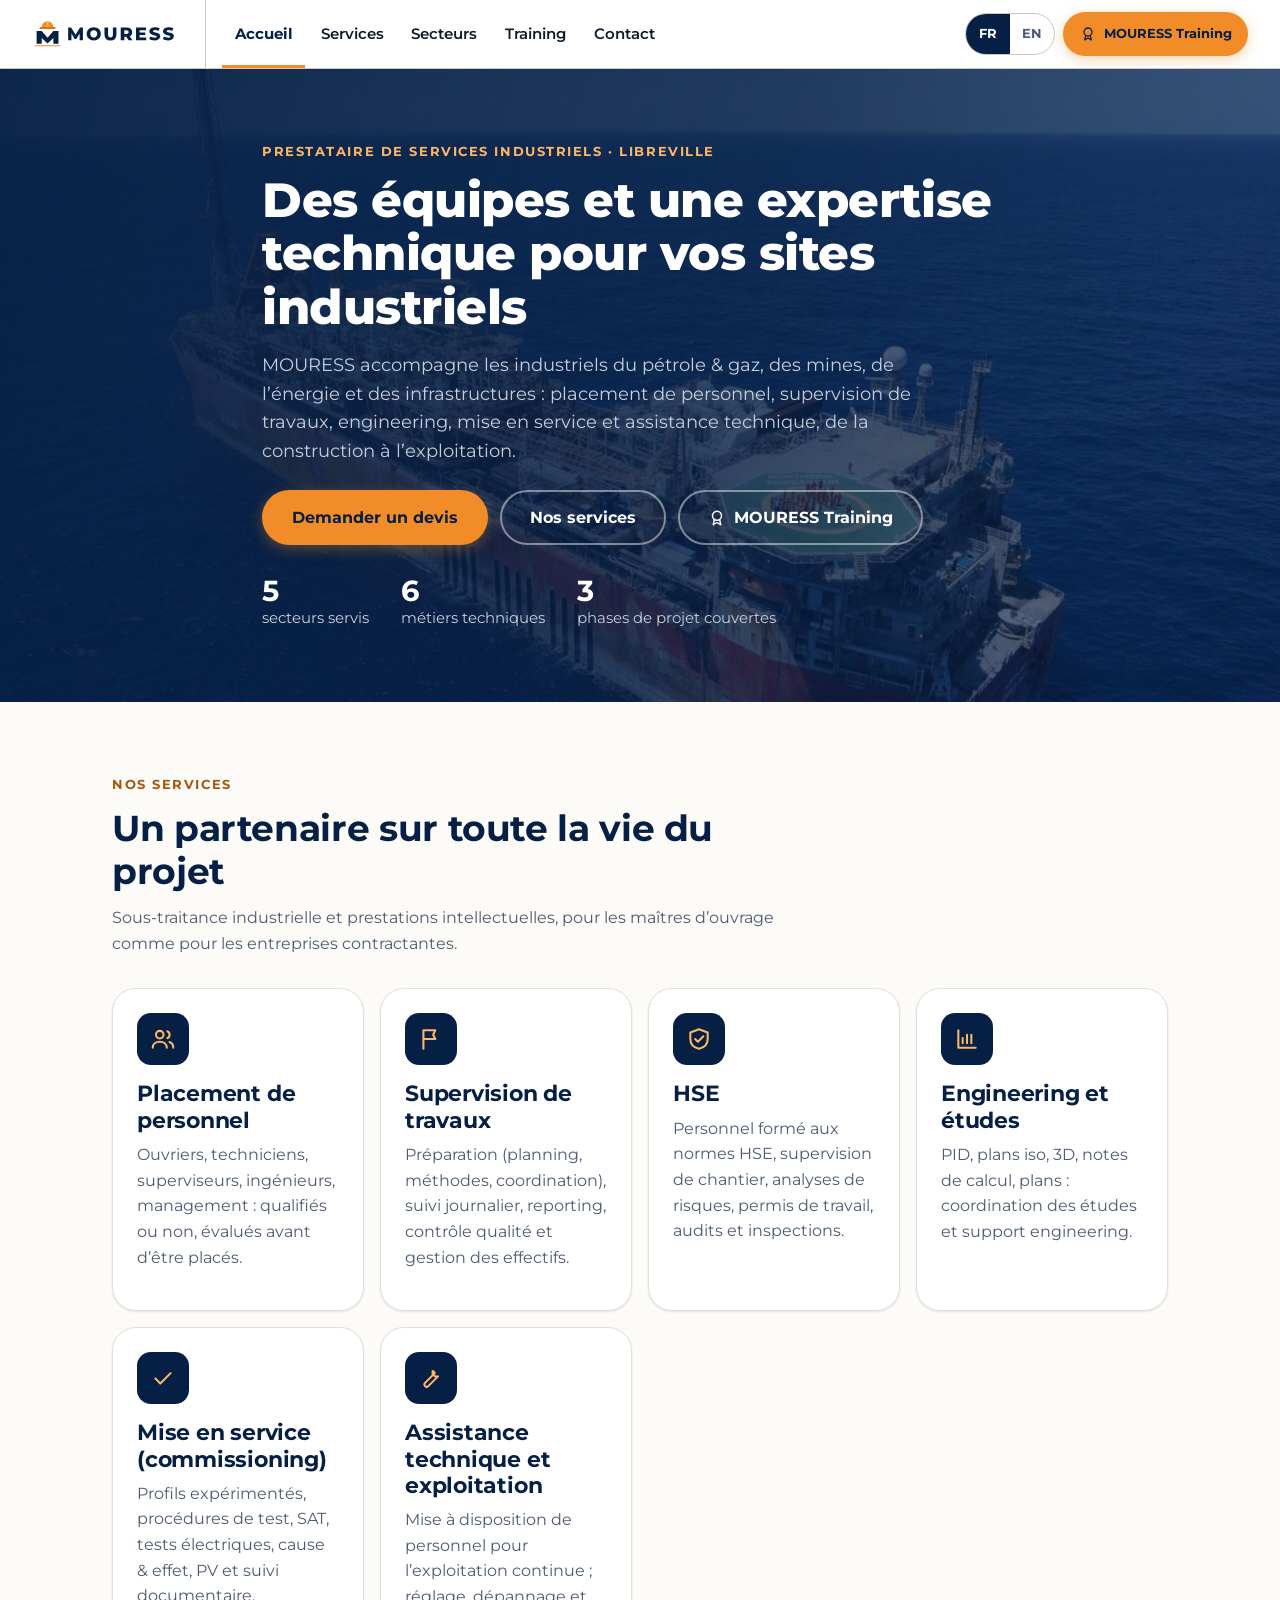
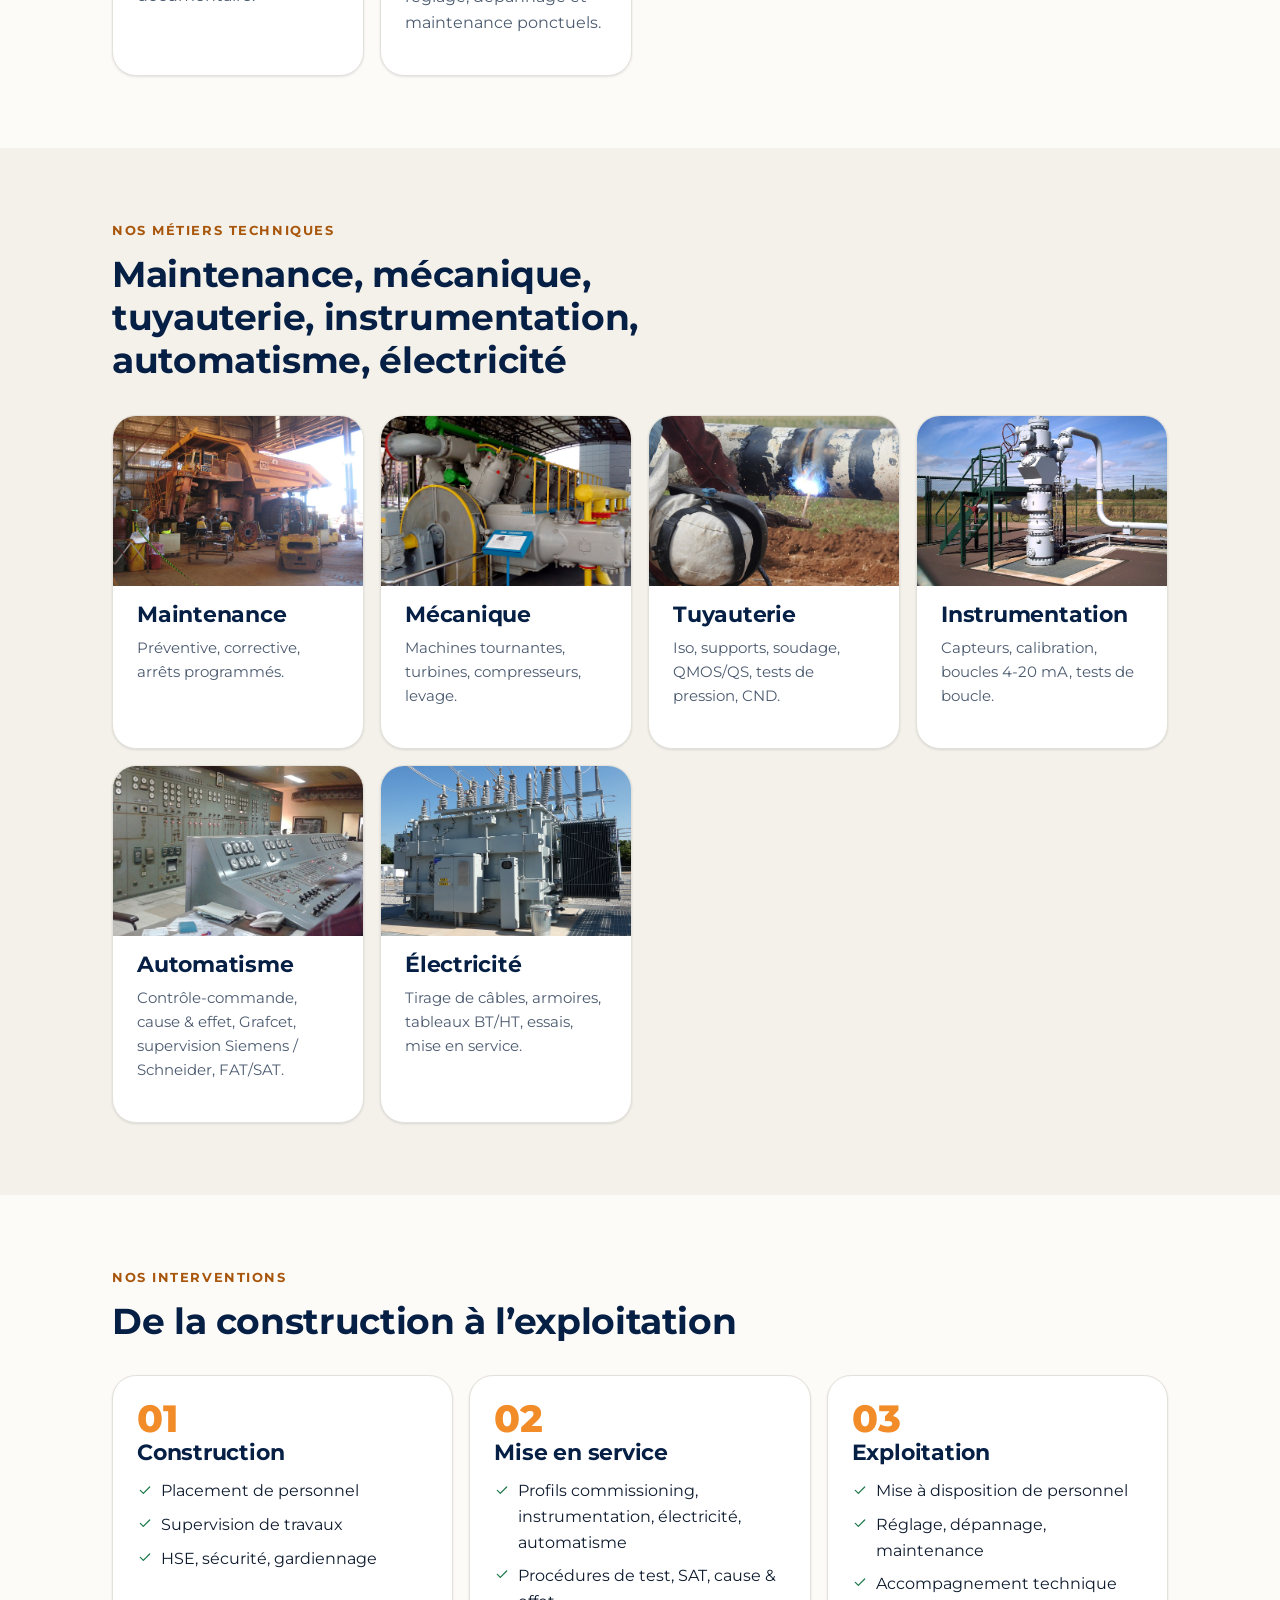
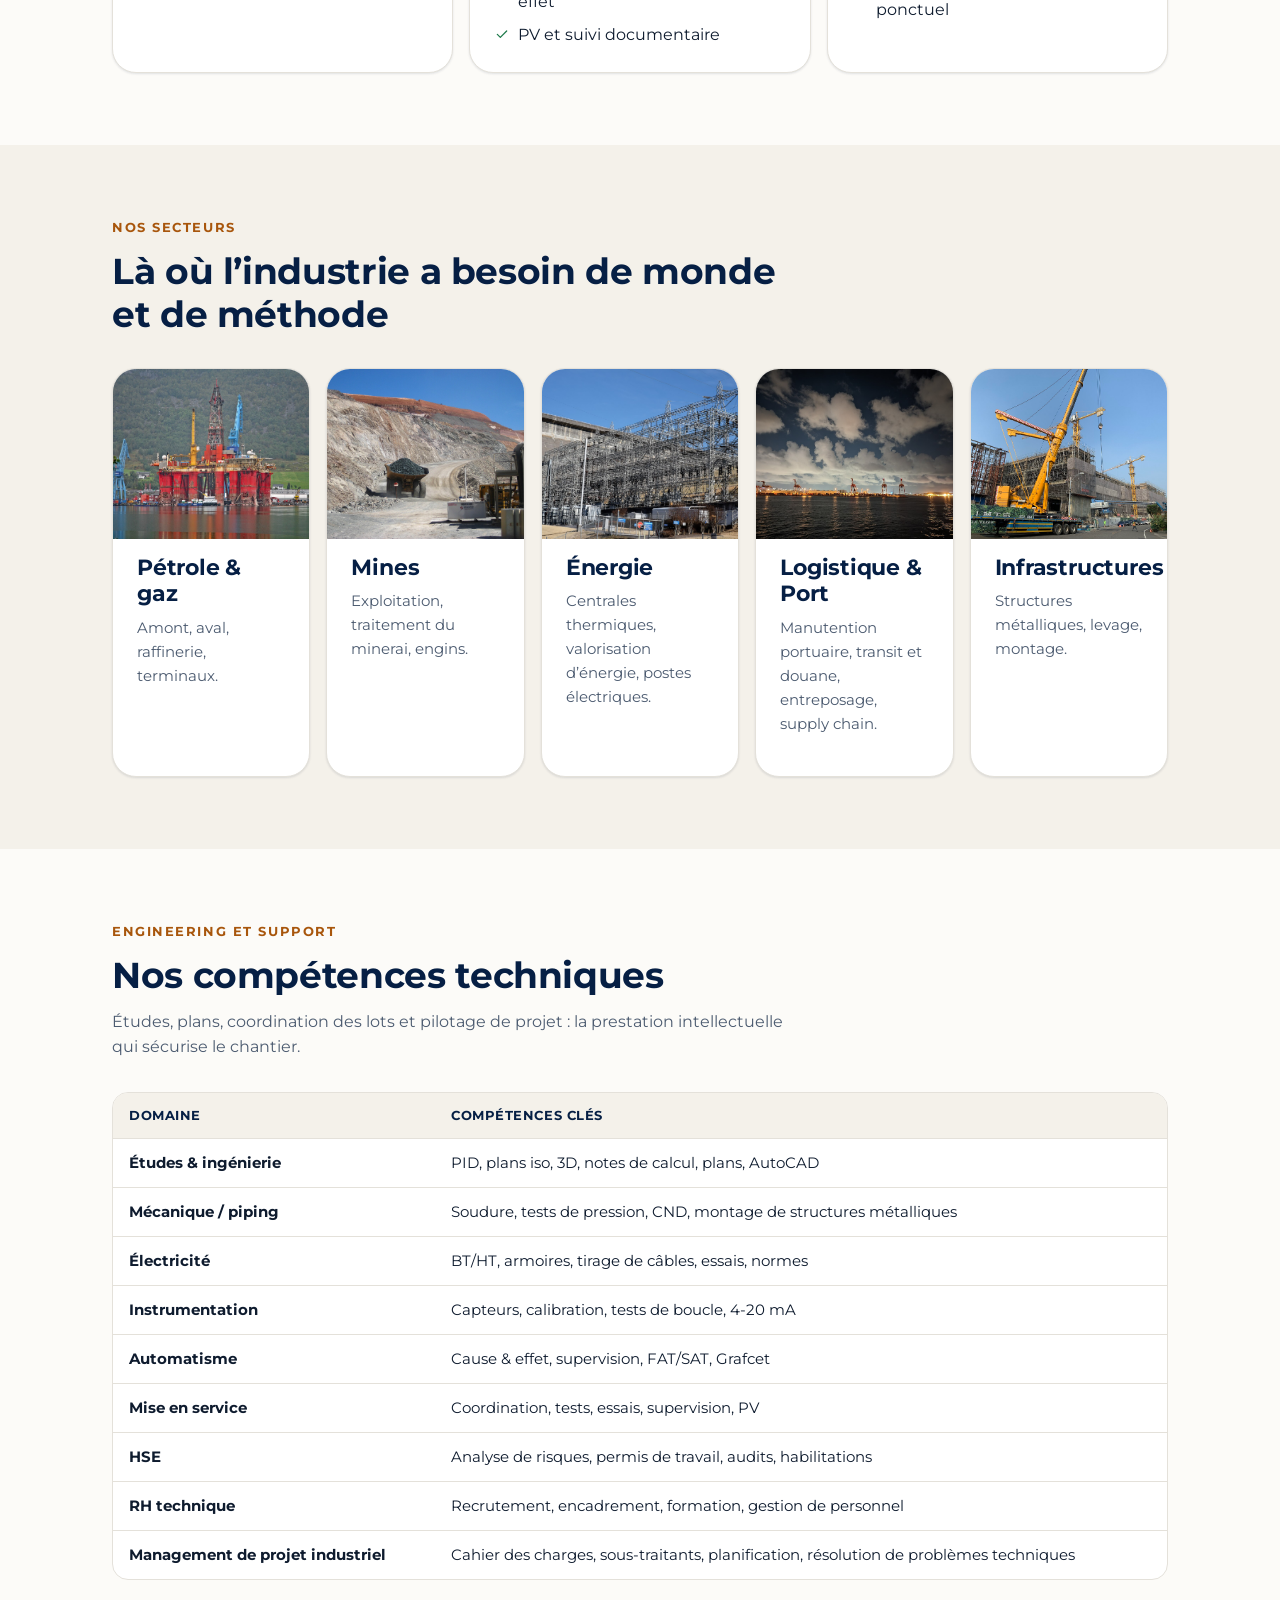
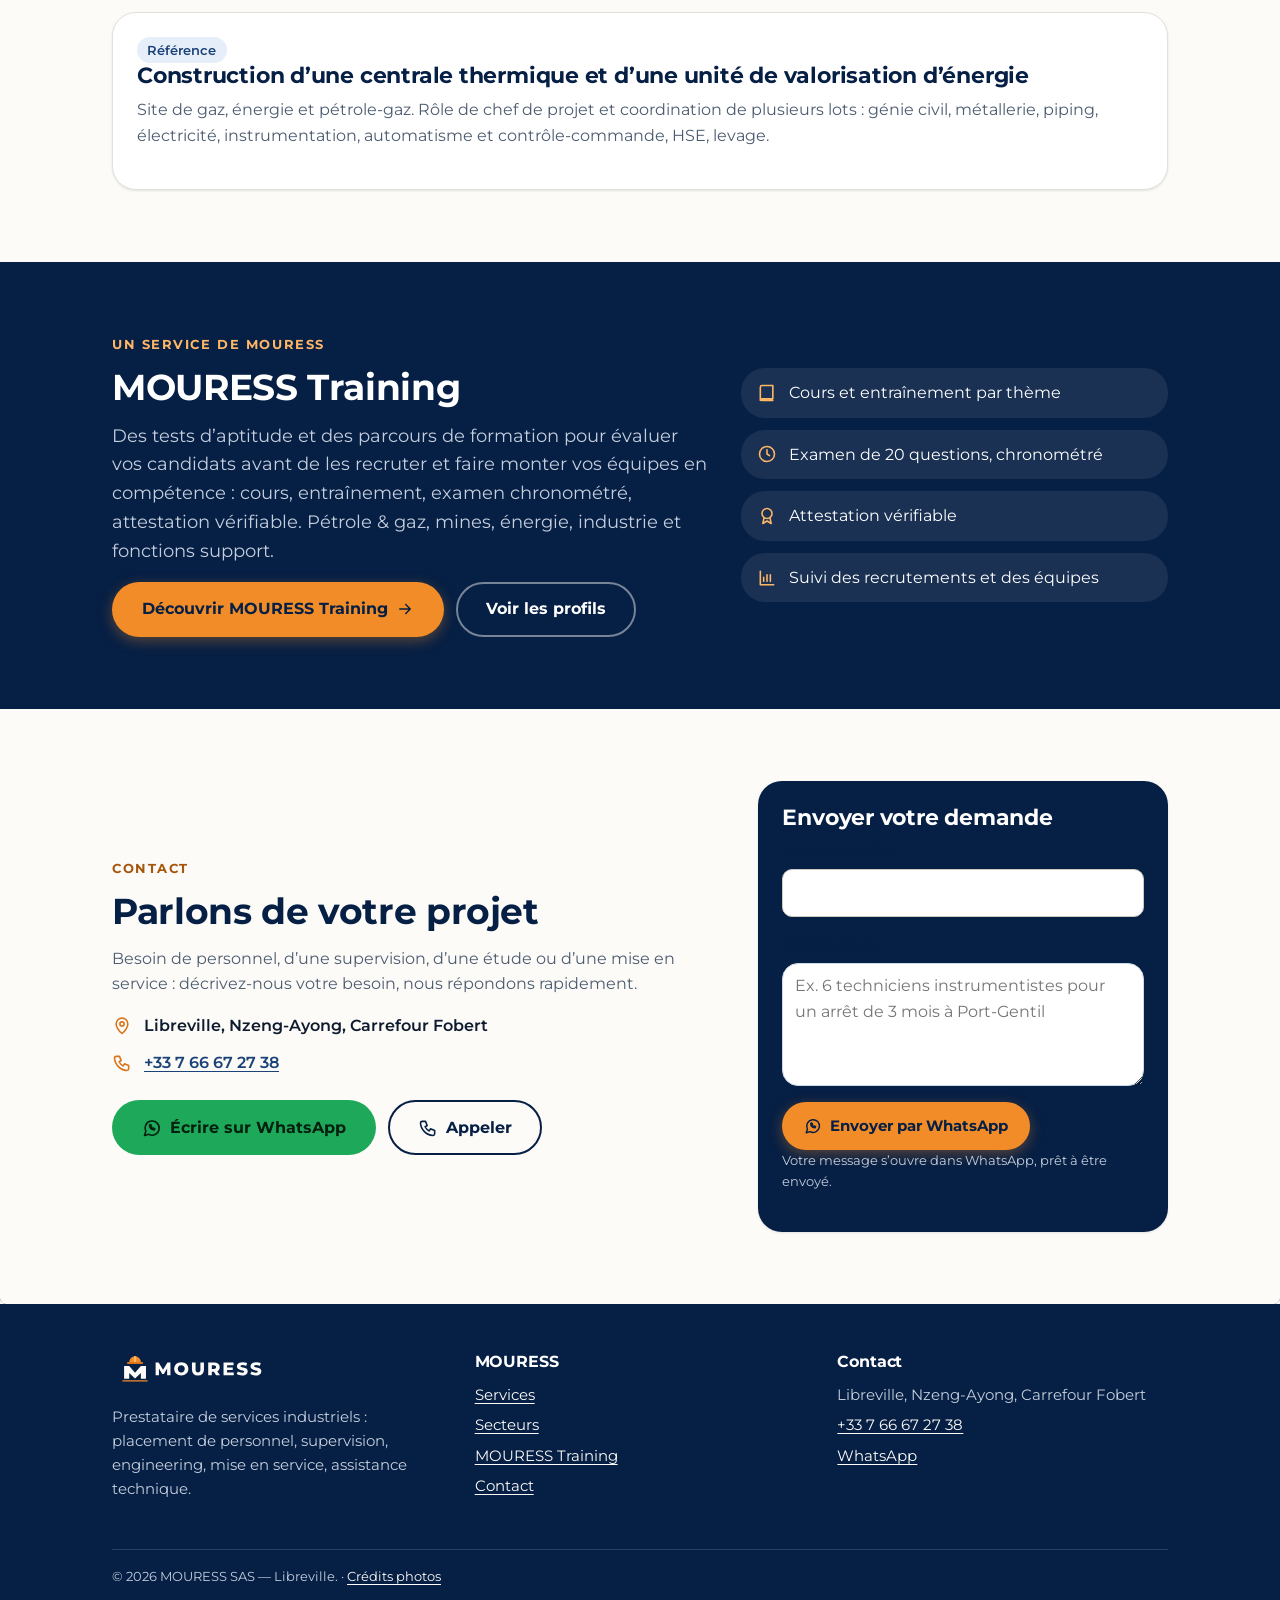
==== commit ba57876c: "IWCF niveau 4, Wireline, 12 schemas well control, interface FR/EN, intitules anglais Co-Authored-By:" ====
--- a/index.html
+++ b/index.html
@@ -27,6 +27,7 @@
   <link rel="stylesheet" href="css/corporate.css">
   <link rel="stylesheet" href="css/formations.css">
   <link rel="stylesheet" href="css/nav.css">
+  <link rel="stylesheet" href="css/lang.css">
 </head>
 <body data-chrome="full">
   <a class="skip-link" href="#main">Aller au contenu</a>
--- a/css/nav.css
+++ b/css/nav.css
@@ -56,3 +56,8 @@
 
 @media (max-width: 1399px) { .user-chip { display: none !important; } }
 @media (max-width: 1399px) { .btn-logout .lbl { display: none; } .btn-logout { padding-inline: .7rem; } }
+/* En-tête plus large que le contenu : le menu ne se chevauche jamais, quelle que soit la largeur d'écran */
+.site-header .container { max-width: 1360px; }
+.user-chip { white-space: nowrap; }
+@media (max-width: 1599px) { .user-chip { display: none !important; } }
+.nav-main a { flex: none; }
--- a/css/lang.css
+++ b/css/lang.css
@@ -0,0 +1,7 @@
+/* Sélecteur de langue FR | EN */
+.lang-switch { display: inline-flex; border: 1.5px solid var(--c-line-strong); border-radius: var(--r-pill); overflow: hidden; background: #fff; flex: none; }
+.lang-switch button { min-width: 44px; min-height: 40px; padding: 0 .7rem; border: 0; background: none; font: inherit; font-size: var(--fs-xs); font-weight: 700; color: var(--c-muted); cursor: pointer; }
+.lang-switch button:hover { color: var(--c-navy); background: var(--c-surface-2); }
+.lang-switch button[aria-pressed="true"] { background: var(--c-navy); color: #fff; }
+.lang-switch button:focus-visible { outline: 3px solid var(--c-navy-3); outline-offset: -3px; }
+@media (max-width: 599px) { .lang-switch button { min-width: 38px; padding: 0 .5rem; } }
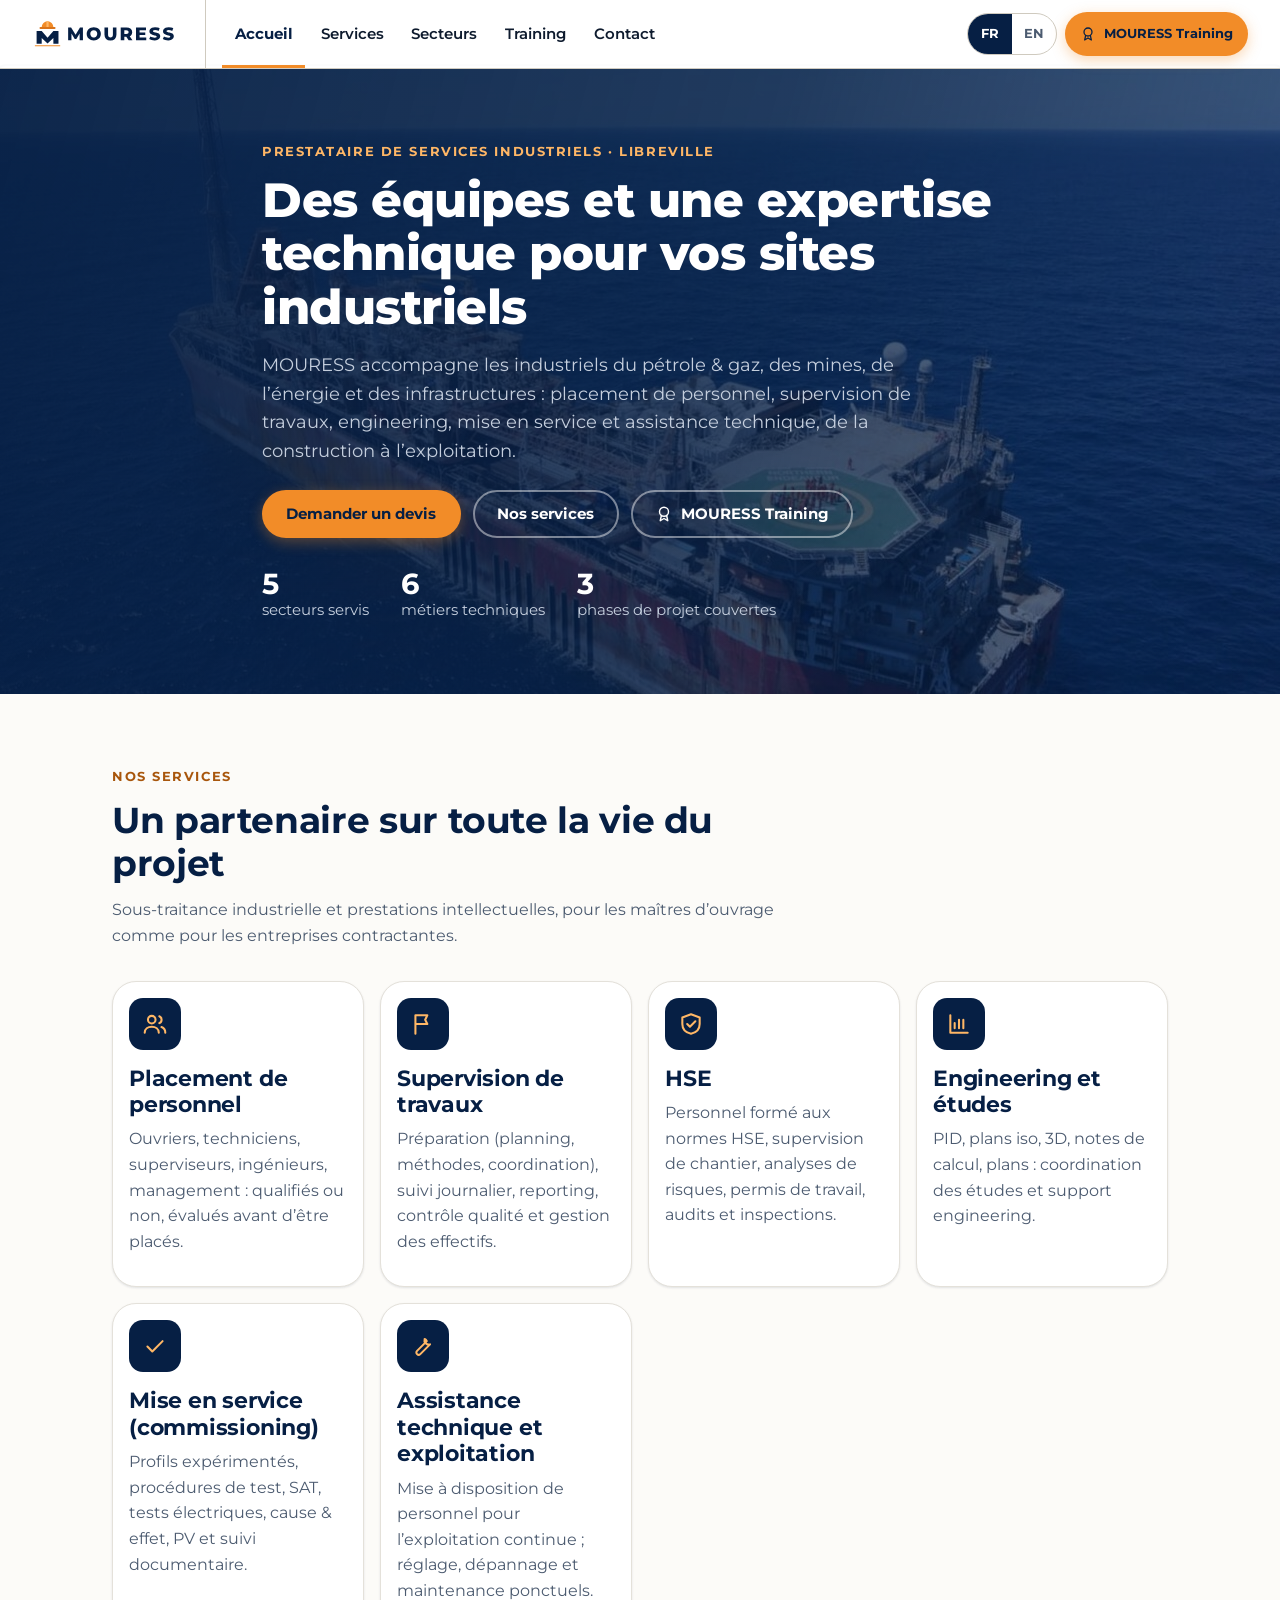
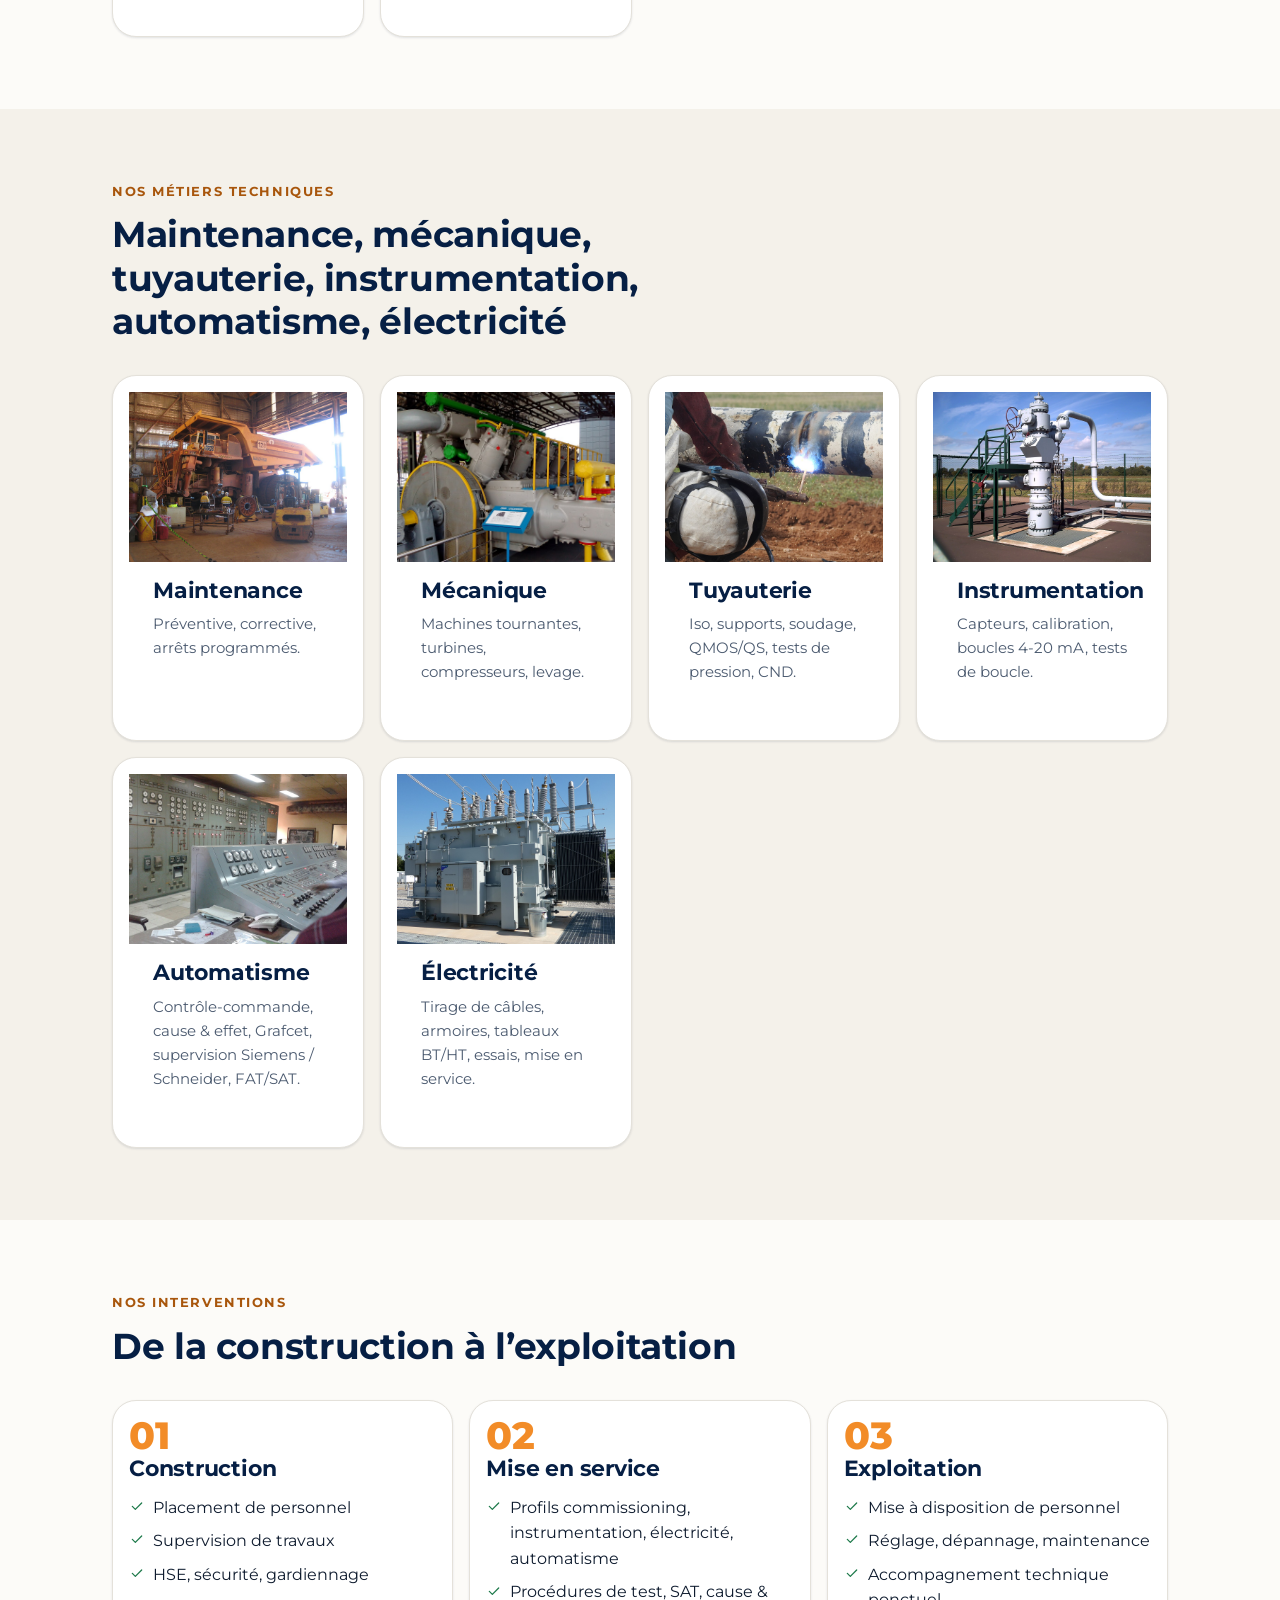
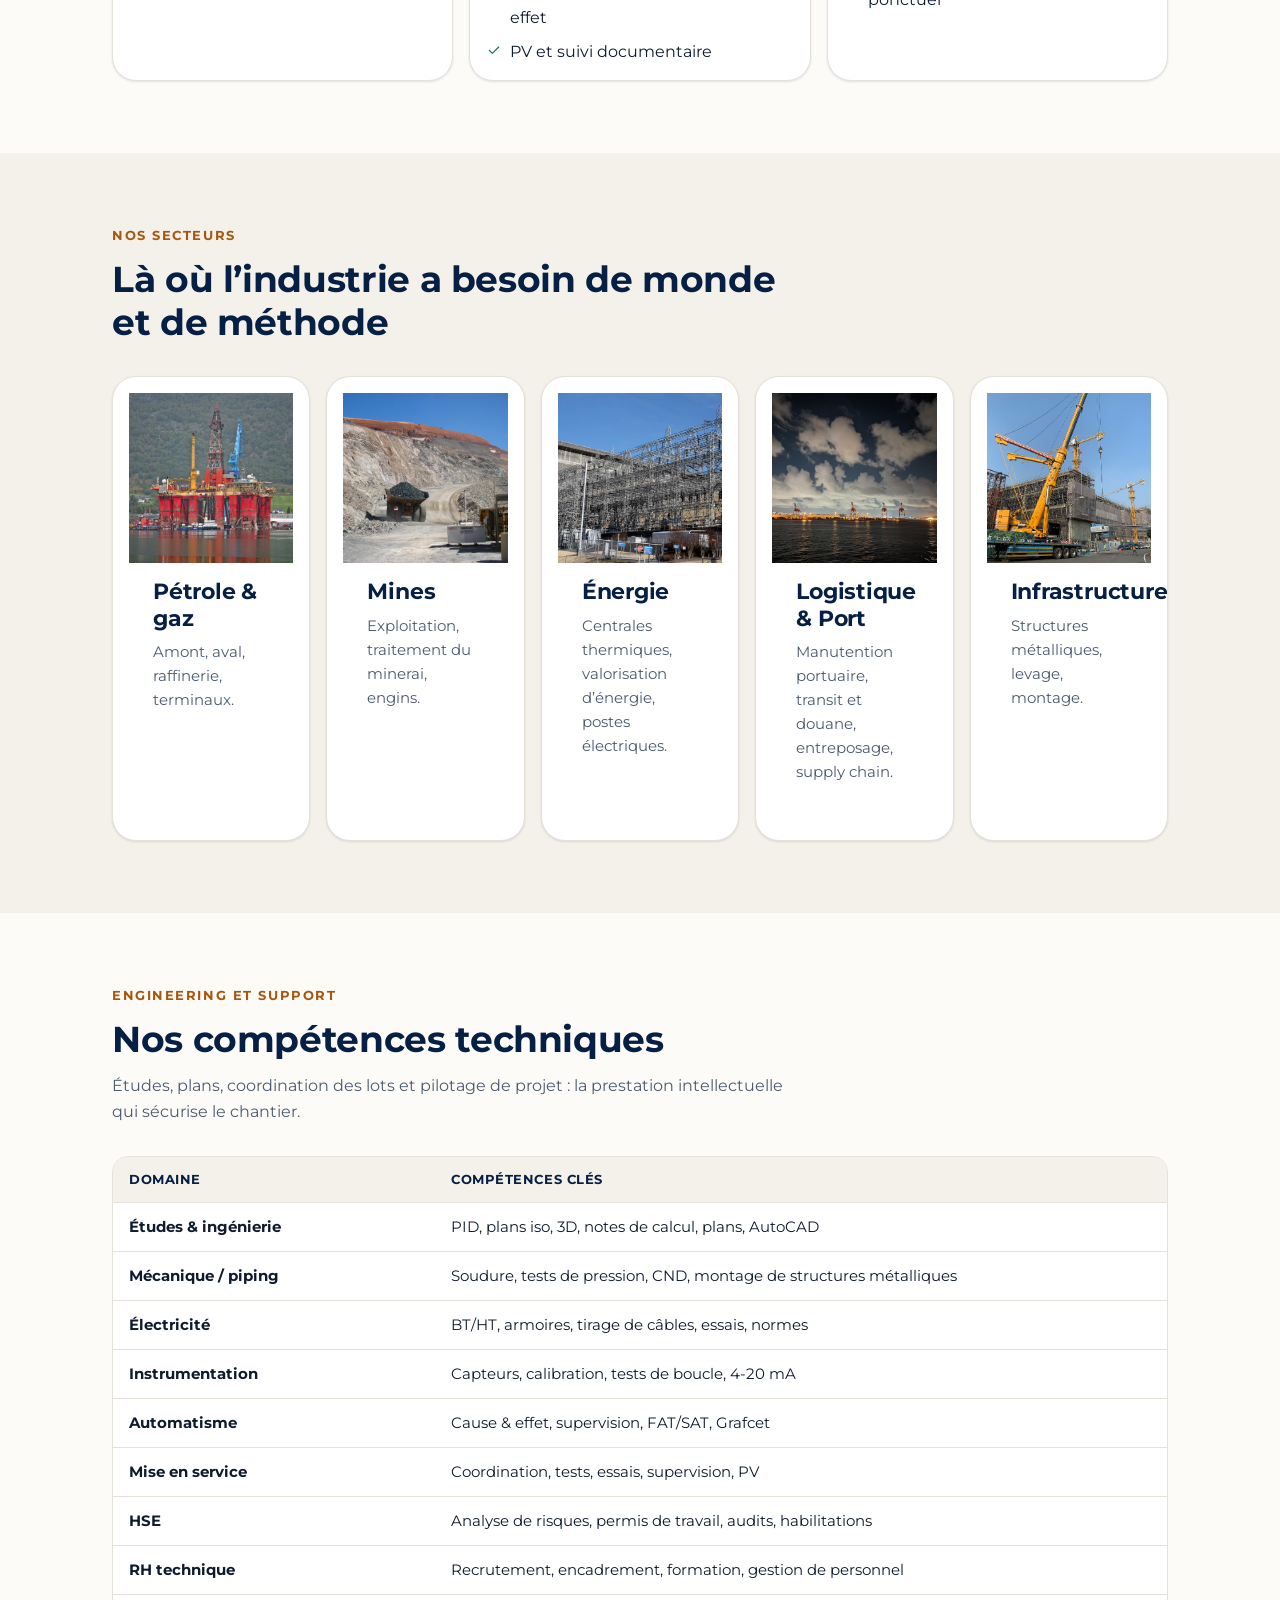
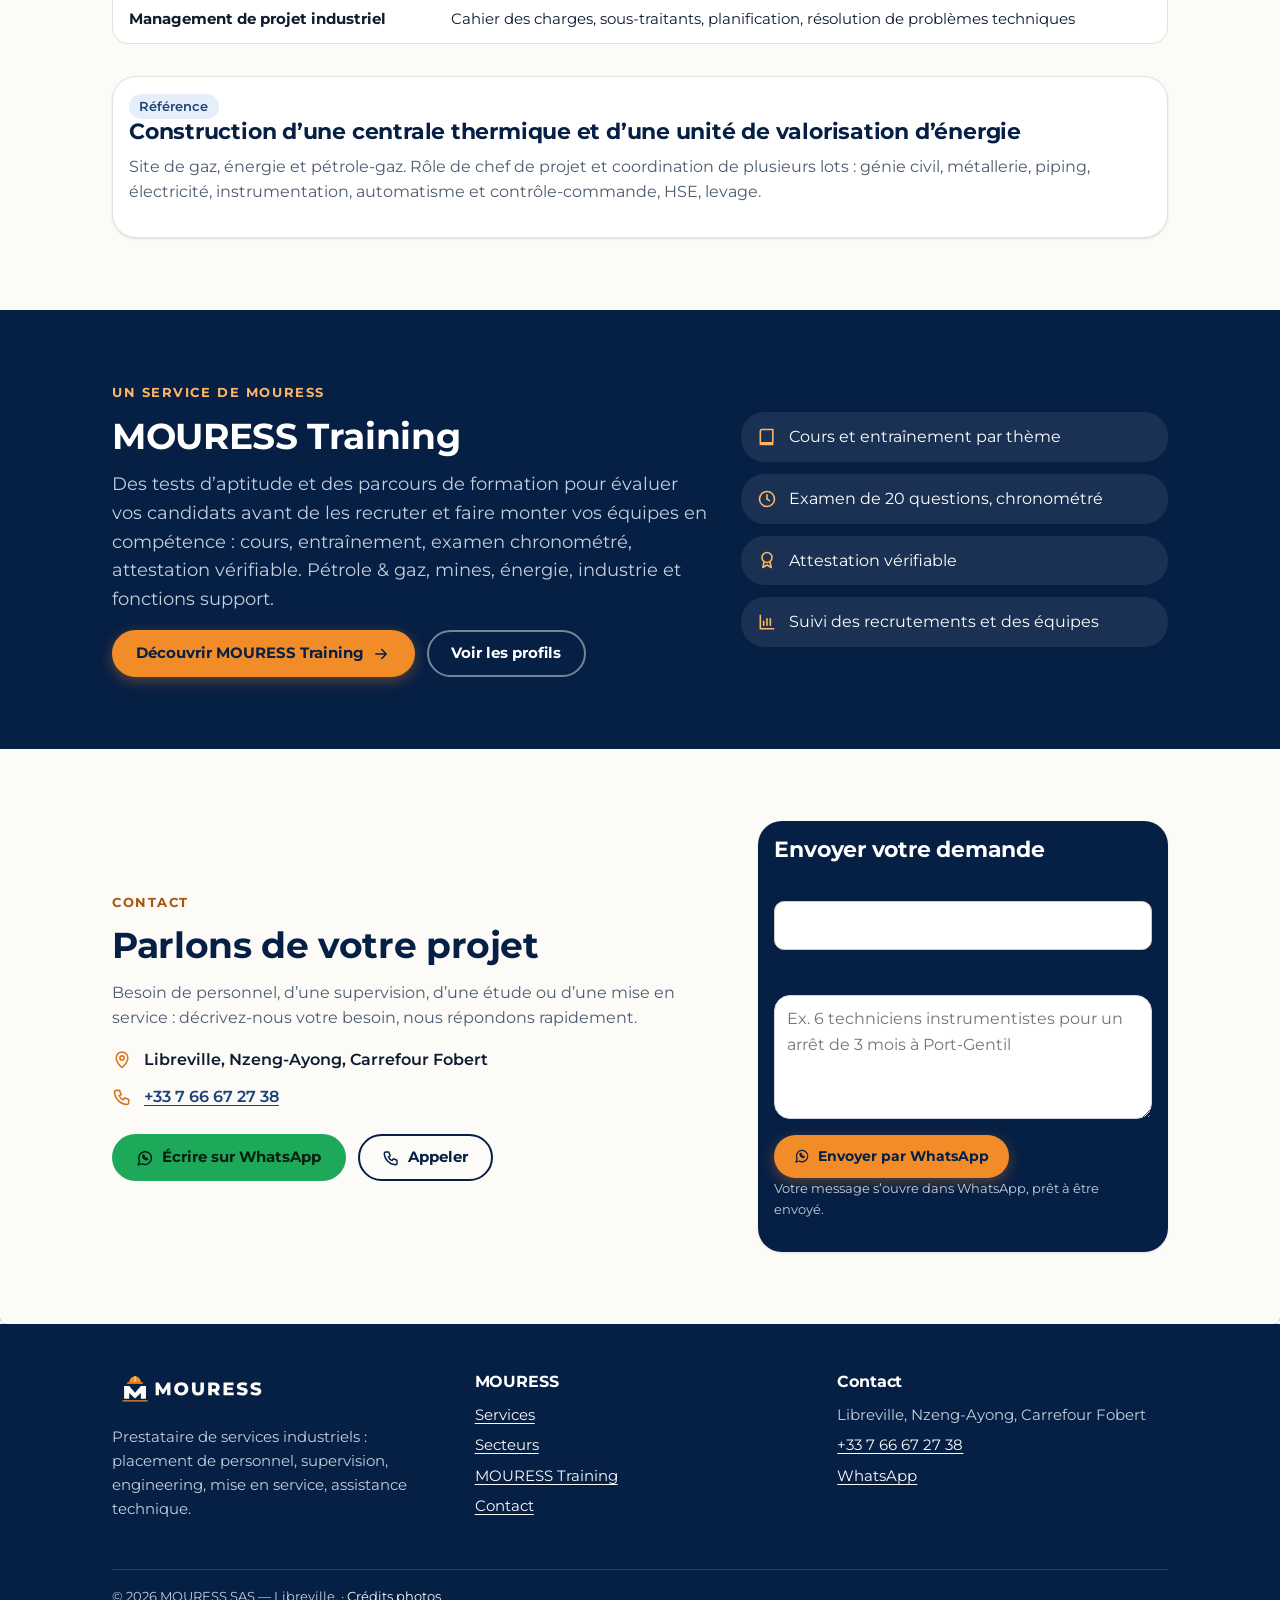
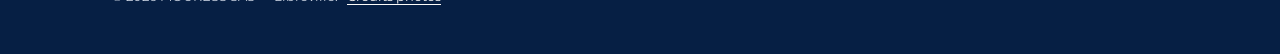
==== commit 2c537e35: "Design resserre, themes clairs, pause 4 s, picto retour a la place du bouton Site MOURESS Co-Authore" ====
--- a/index.html
+++ b/index.html
@@ -28,6 +28,7 @@
   <link rel="stylesheet" href="css/formations.css">
   <link rel="stylesheet" href="css/nav.css">
   <link rel="stylesheet" href="css/lang.css">
+  <link rel="stylesheet" href="css/compact.css">
 </head>
 <body data-chrome="full">
   <a class="skip-link" href="#main">Aller au contenu</a>
--- a/css/formations.css
+++ b/css/formations.css
@@ -12,3 +12,11 @@
 .emp-inline { display: inline-flex; align-items: center; gap: .6rem; text-decoration: none; }
 .sel-sm { min-height: 40px; padding: .3rem .5rem; font: inherit; font-size: var(--fs-sm); border: 1px solid var(--c-line-strong); border-radius: var(--r-sm); background: #fff; width: auto; }
 @media (max-width: 599px) { .seg { gap: var(--sp-1); padding: 4px; } .seg-tab { padding: .4rem .2rem; } .seg-tab strong { font-size: var(--fs-xs); } }
+
+/* Sources juridiques sous les corrections */
+.legal-ref { margin-top: var(--sp-3); padding: .7rem .9rem; border-left: 4px solid var(--c-navy); background: var(--c-info-bg); border-radius: 0 var(--r-sm) var(--r-sm) 0; font-size: var(--fs-sm); }
+.legal-ref ul { list-style: none; margin: .3rem 0 0; padding: 0; display: grid; gap: .35rem; }
+.legal-doc { font-weight: 600; }
+.legal-art { color: var(--c-navy); font-weight: 700; }
+.legal-note { color: var(--c-muted); }
+.legal-ref a { display: inline-flex; align-items: center; gap: .25rem; font-weight: 700; white-space: nowrap; }
--- a/css/compact.css
+++ b/css/compact.css
@@ -0,0 +1,78 @@
+/* Design resserré : boutons et cartes plus petits, thèmes lisibles. Chargé en dernier. */
+.btn { min-height: 42px; padding: .5rem 1.1rem; font-size: .9rem; }
+.btn-lg { min-height: 46px; padding: .6rem 1.4rem; font-size: .95rem; }
+.btn-md { min-height: 40px; padding: .45rem .95rem; font-size: .85rem; gap: .4rem; }
+.btn-sm { min-height: 36px; padding: .25rem .8rem; font-size: .8rem; }
+.btn svg { width: 16px; height: 16px; }
+.btn-lg svg { width: 18px; height: 18px; }
+.page-title { font-size: clamp(1.35rem, 1.1rem + 1vw, 1.9rem); }
+.pcard-ico.big { width: 48px; height: 48px; border-radius: 14px; }
+.profile-head { gap: var(--sp-3); margin-bottom: var(--sp-4); }
+.profile-head .muted { font-size: .9rem; margin: .25rem 0 0; }
+.card { padding: var(--sp-4); }
+
+/* Picto retour de l'en-tête */
+.back-ico { display: inline-grid; place-items: center; width: 40px; height: 40px; border-radius: 50%; border: 1.5px solid var(--c-line-strong); background: #fff; color: var(--c-navy); flex: none; }
+.back-ico:hover { border-color: var(--c-navy); background: var(--c-surface-2); }
+
+/* Actions de la fiche profil */
+.actions-row { display: flex; flex-wrap: wrap; gap: .5rem; margin-bottom: var(--sp-4); }
+.actions-row .btn { flex: 1 1 auto; }
+.actions-row .btn-primary { flex: 1 1 100%; }
+@media (min-width: 700px) { .actions-row .btn, .actions-row .btn-primary { flex: 0 0 auto; } }
+
+/* Bandeau de chiffres compact */
+.kpis { list-style: none; margin: 0 0 var(--sp-5); padding: .6rem .4rem; display: grid; grid-template-columns: repeat(4, 1fr); background: #fff; border: 1px solid var(--c-line); border-radius: var(--r-md); }
+.kpis li { display: grid; gap: .1rem; padding: .2rem .6rem; text-align: center; border-left: 1px solid var(--c-line); }
+.kpis li:first-child { border-left: 0; }
+.kpis strong { font-size: 1.15rem; line-height: 1.1; color: var(--c-navy); }
+.kpis span { font-size: .7rem; color: var(--c-muted); line-height: 1.2; }
+@media (max-width: 480px) { .kpis { grid-template-columns: repeat(2, 1fr); row-gap: .4rem; } .kpis li:nth-child(3) { border-left: 0; } }
+
+/* Thèmes : un bloc par thème, état visible (barre de couleur à gauche) */
+.theme-list { display: grid; gap: var(--sp-3); margin-top: var(--sp-3); }
+.theme-block { position: relative; background: #fff; border: 1px solid var(--c-line); border-left: 5px solid var(--c-line-strong); border-radius: var(--r-md); padding: .8rem .9rem; display: grid; gap: .55rem; }
+.theme-block.theme-going { border-left-color: var(--c-orange); }
+.theme-block.theme-done { border-left-color: var(--c-ok); background: #FBFEFC; }
+.theme-head { display: flex; align-items: center; gap: .65rem; }
+.theme-num { flex: none; width: 28px; height: 28px; border-radius: 50%; display: grid; place-items: center; background: var(--c-surface-2); color: var(--c-navy); font-weight: 800; font-size: .8rem; }
+.theme-going .theme-num { background: var(--c-orange); color: var(--c-navy); }
+.theme-done .theme-num { background: var(--c-ok); color: #fff; }
+.theme-title { min-width: 0; flex: 1; display: grid; }
+.theme-title h3 { margin: 0; font-size: .98rem; line-height: 1.25; overflow-wrap: anywhere; }
+.theme-state { flex: none; font-size: .68rem; font-weight: 700; padding: .15rem .55rem; border-radius: 999px; background: var(--c-surface-2); color: var(--c-muted); }
+.theme-going .theme-state { background: #FFE9C7; color: #7A4B00; }
+.theme-done .theme-state { background: var(--c-ok-bg); color: var(--c-ok); }
+.theme-lessons { list-style: none; margin: 0; padding: 0; display: grid; gap: 1px; }
+.theme-lessons a { display: flex; align-items: center; gap: .55rem; padding: .45rem .3rem; border-radius: 8px; text-decoration: none; color: var(--c-ink); font-size: .88rem; }
+.theme-lessons a:hover { background: var(--c-surface-2); }
+.les-dot { flex: none; width: 18px; height: 18px; border-radius: 50%; border: 2px solid var(--c-line-strong); display: grid; place-items: center; color: #fff; }
+.les-dot.done { background: var(--c-ok); border-color: var(--c-ok); }
+.les-t { flex: 1; min-width: 0; }
+.theme-foot { display: flex; align-items: center; justify-content: space-between; gap: .6rem; flex-wrap: wrap; }
+.theme-block .bar { height: 6px; }
+
+/* Bandeau « Thème » dans les cours et l'entraînement */
+.theme-banner { display: flex; align-items: center; flex-wrap: wrap; gap: .5rem; margin: 0 0 .6rem; padding: .45rem .7rem; background: var(--c-info-bg); border-left: 4px solid var(--c-navy); border-radius: 0 var(--r-sm) var(--r-sm) 0; }
+.theme-chip { font-size: .65rem; font-weight: 800; letter-spacing: .06em; text-transform: uppercase; padding: .12rem .5rem; border-radius: 999px; background: var(--c-navy); color: #fff; }
+.theme-banner strong { font-size: .95rem; color: var(--c-navy); }
+
+@media (max-width: 599px) {
+  .btn { min-height: 40px; font-size: .88rem; }
+  .btn-lg { min-height: 44px; }
+  .btn-row > .btn:not(.btn-sm):not(.btn-ghost) { flex: 0 1 auto; width: auto; }
+  .btn-row > .btn-lg:only-child, .exam-card > .btn { width: 100%; }
+  .card { padding: .85rem; }
+  .page { padding-block: var(--sp-3) var(--sp-6); }
+  h2 { font-size: 1.1rem; }
+  .block { margin-top: var(--sp-5); }
+  .lesson { padding: .9rem; }
+  .prose { font-size: 1rem; line-height: 1.65; }
+}
+@media (max-width: 599px) {
+  .profile-head { flex-direction: row; align-items: flex-start; gap: .65rem; }
+  .pcard-ico.big { width: 40px; height: 40px; border-radius: 12px; }
+  .profile-head .badge { font-size: .7rem; padding: .15rem .55rem; }
+  .profile-head .btn-row { gap: .3rem; }
+  .back-link { min-height: 38px; padding: .3rem .85rem .3rem .7rem; font-size: .85rem; }
+}
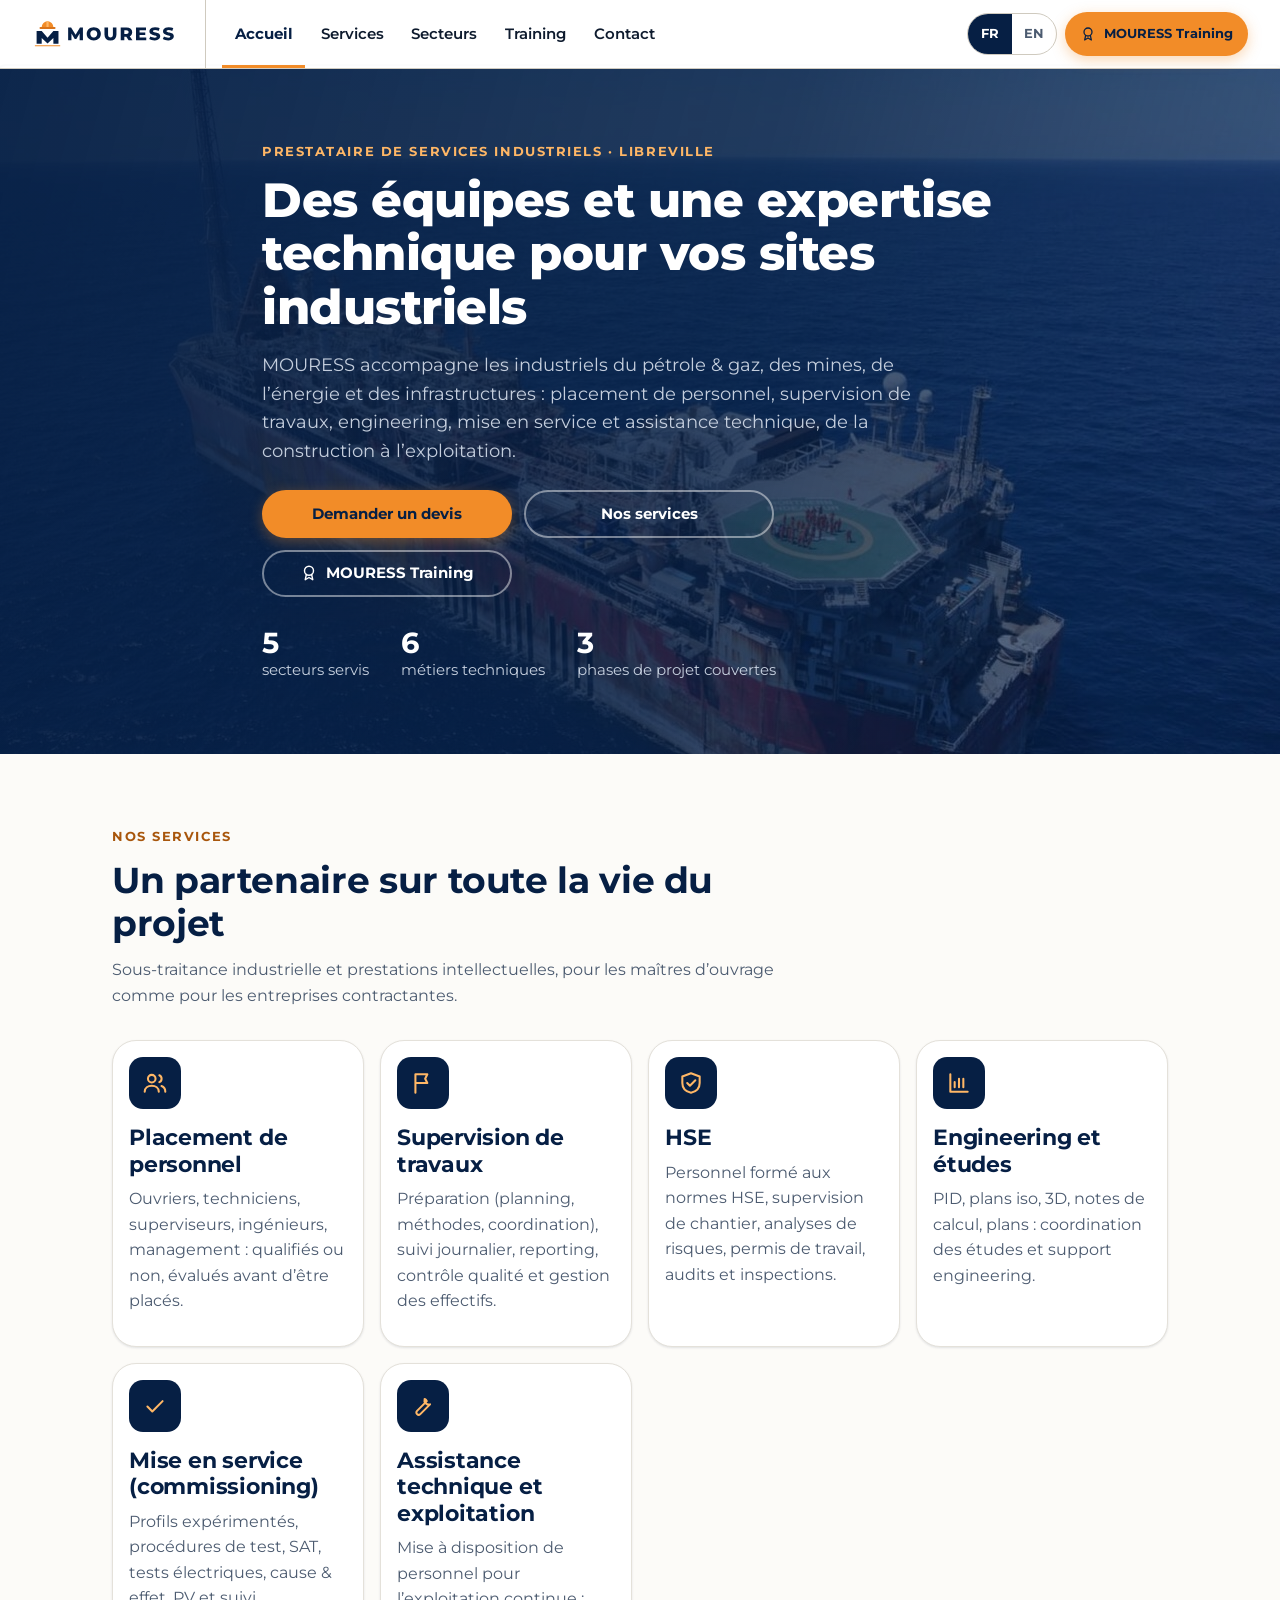
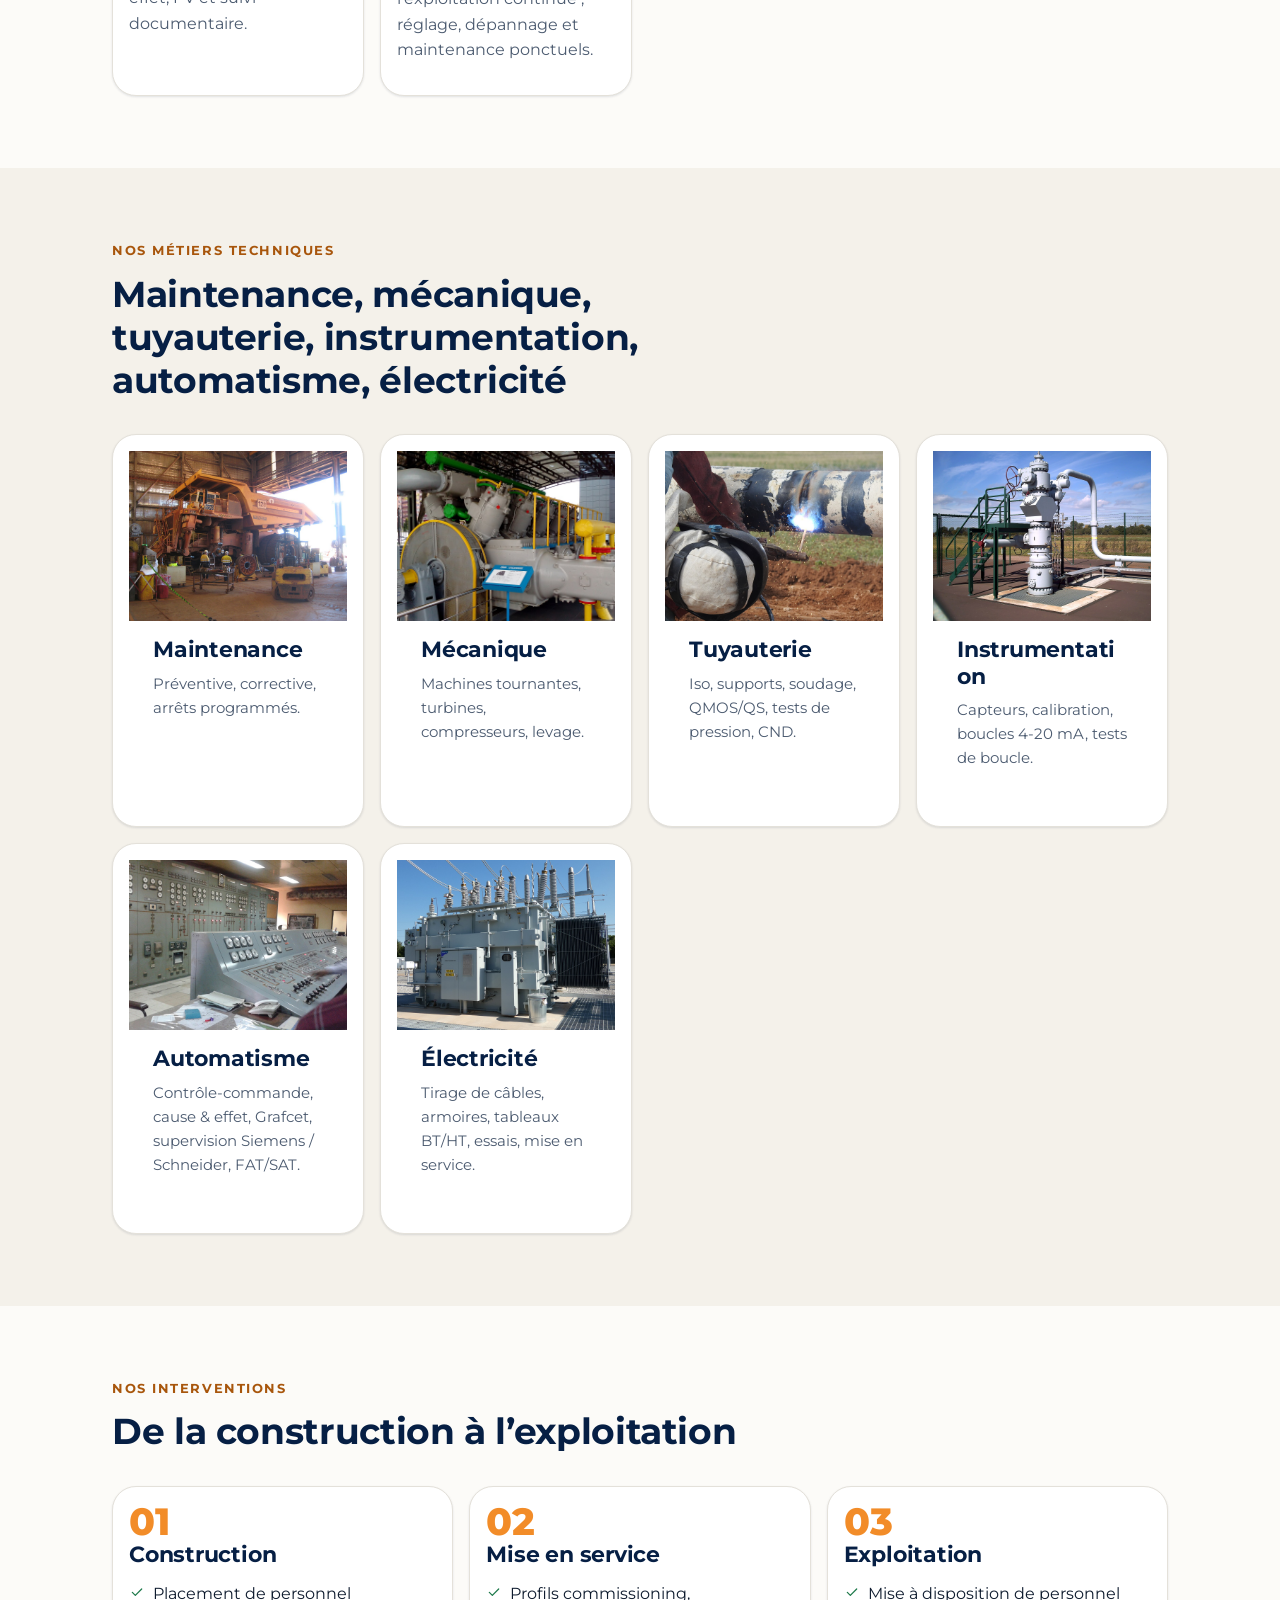
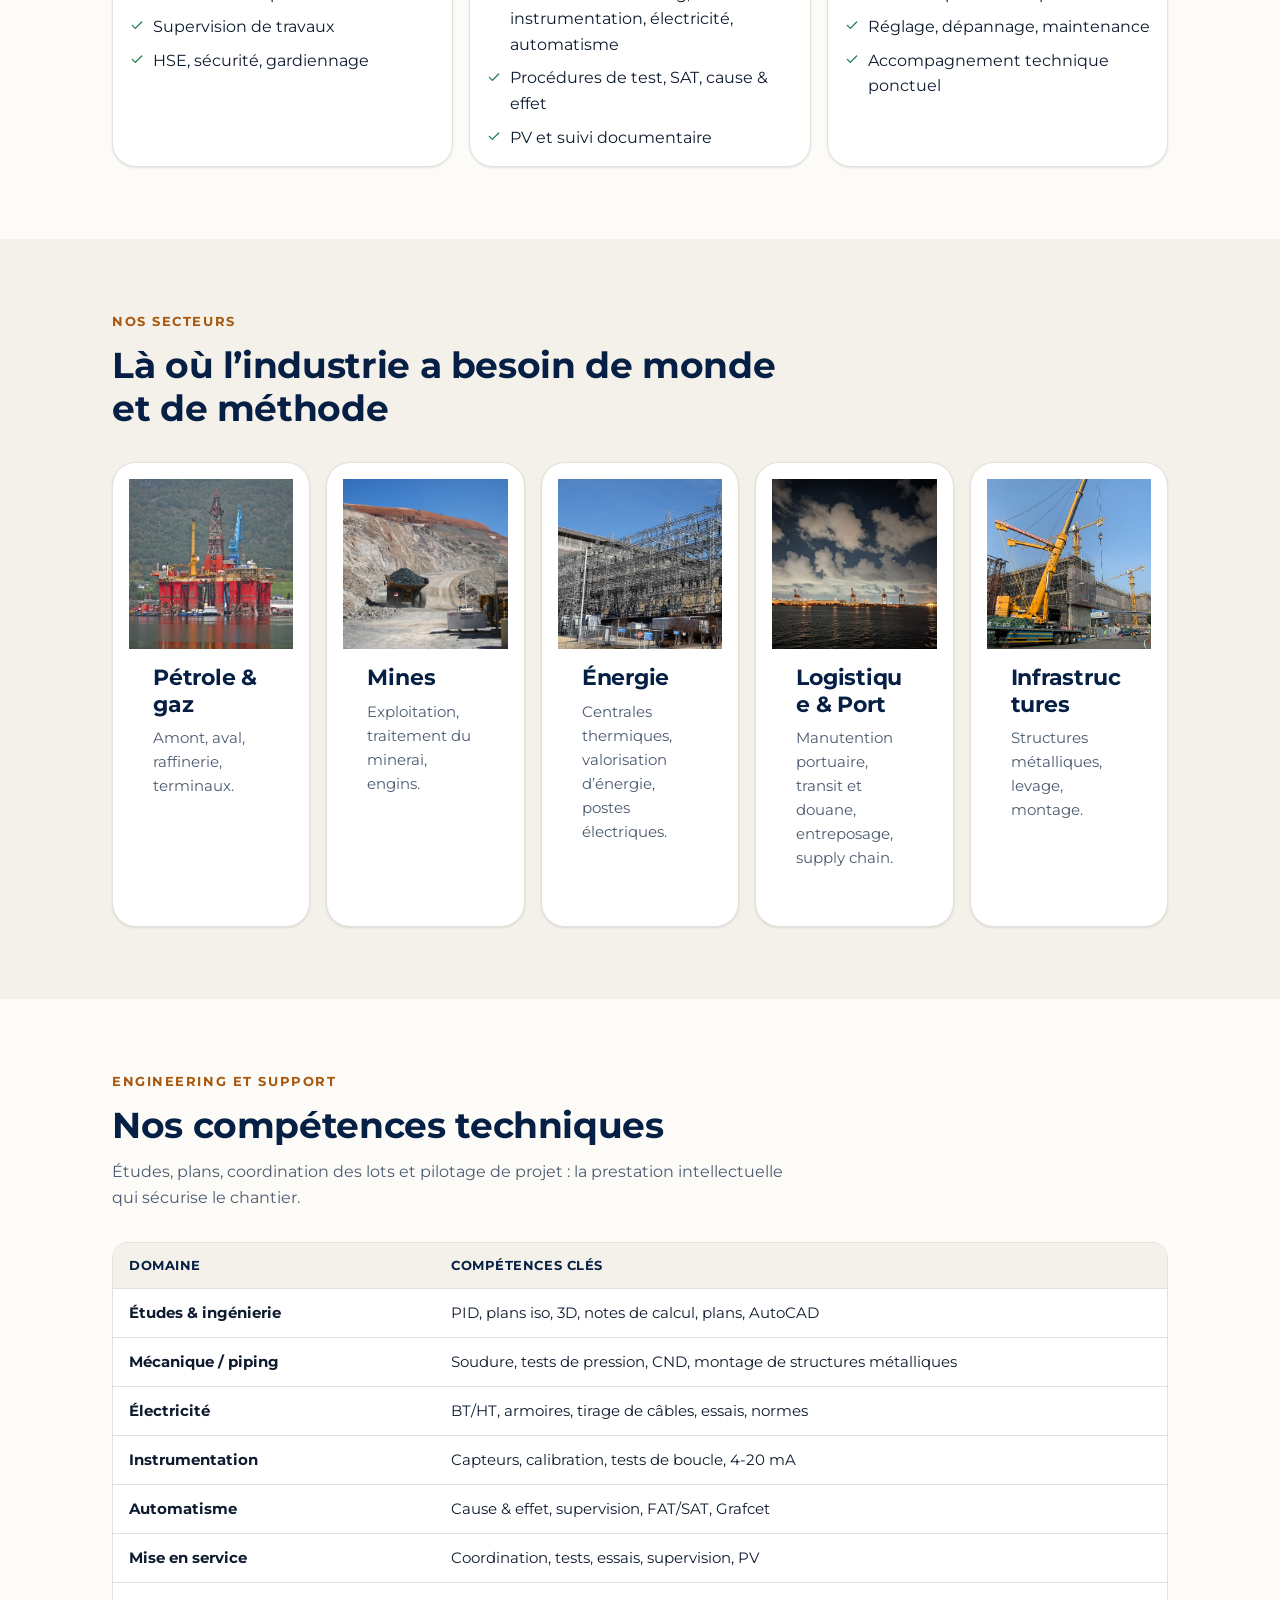
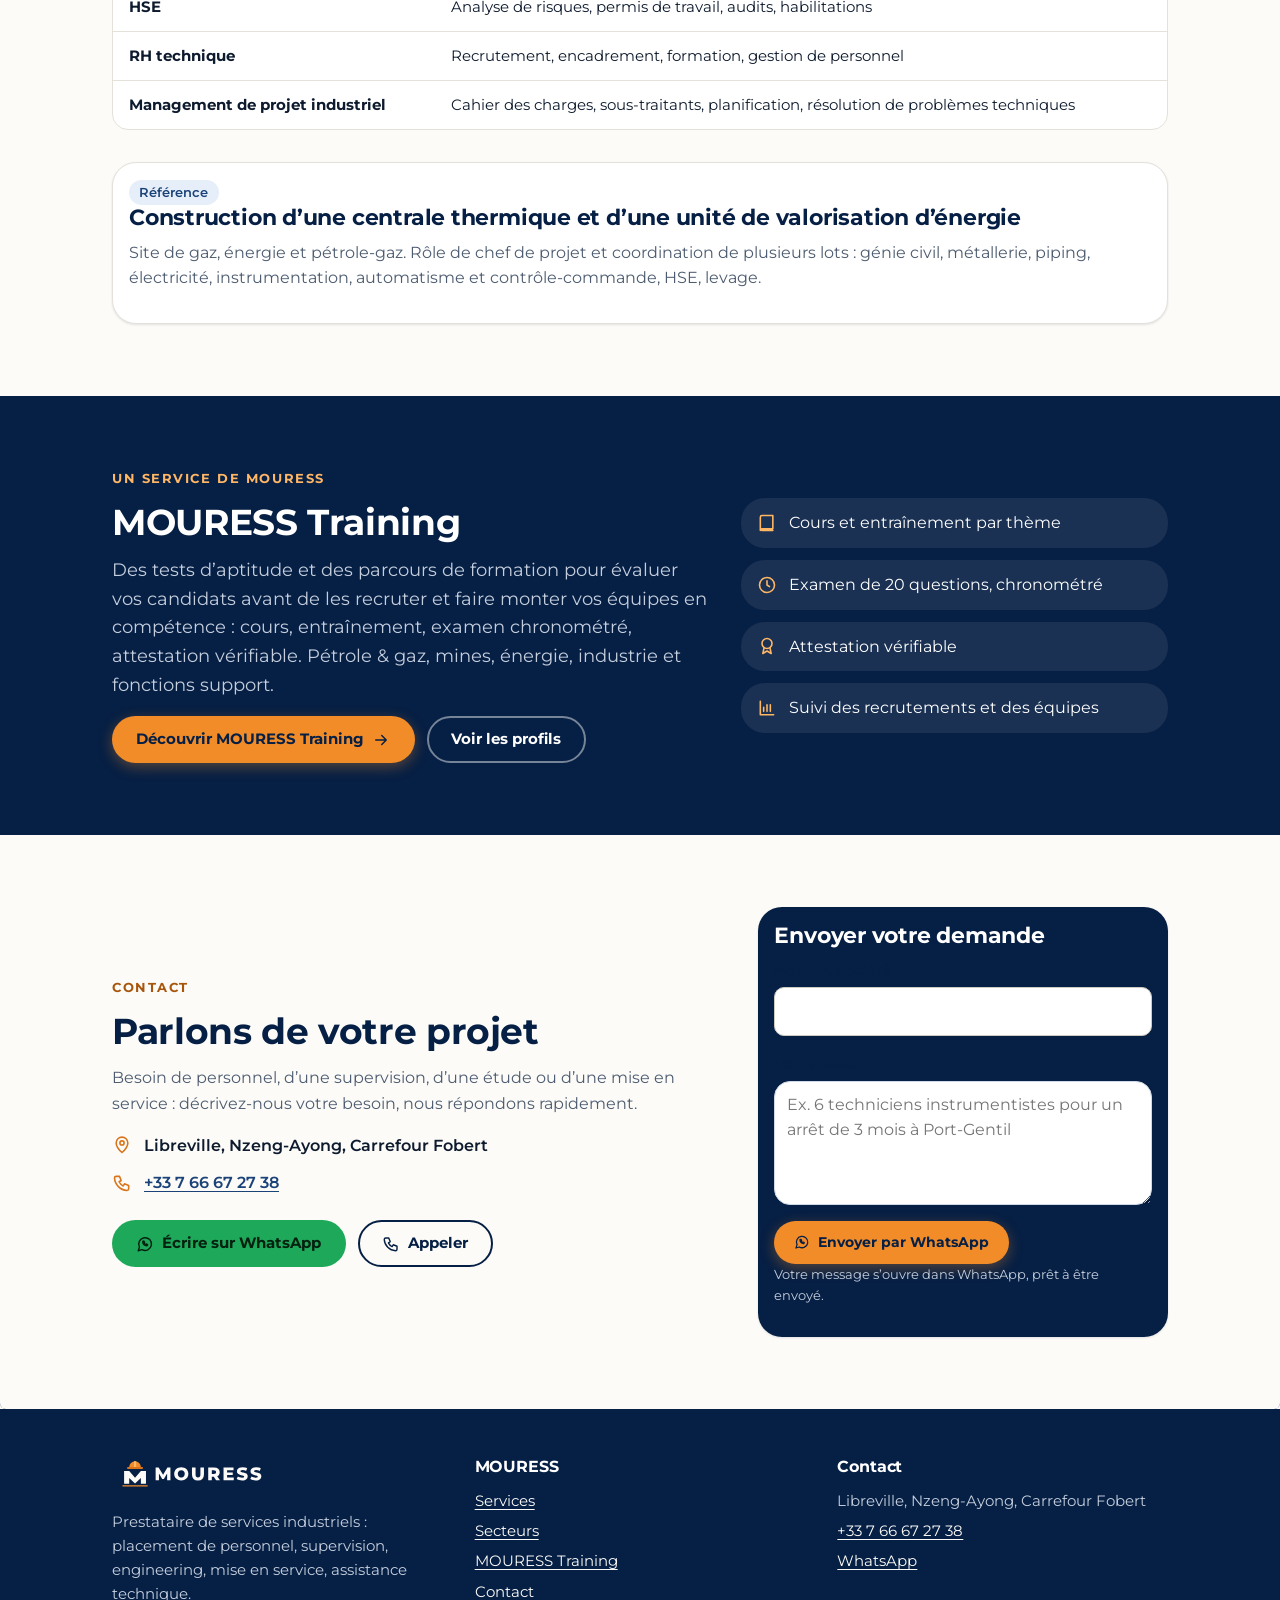
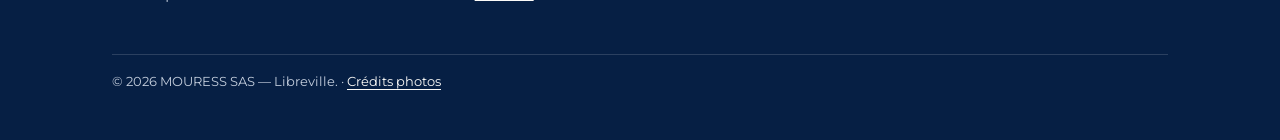
==== commit fb79c29f: "Questions en francais (versions anglaises en variante EN), termes anglais usuels seulement, Verifier" ====
--- a/index.html
+++ b/index.html
@@ -3,7 +3,7 @@
 <head>
   <meta charset="utf-8">
   <meta name="viewport" content="width=device-width, initial-scale=1, viewport-fit=cover">
-  <title>MOURESS — Services industriels, placement de personnel et Training</title>
+  <title>MOURESS · Services industriels, placement de personnel et Training</title>
   <meta name="description" content="MOURESS, prestataire de services industriels à Libreville : placement de personnel, supervision de travaux, engineering, mise en service, maintenance. Pétrole et gaz, mines, énergie, infrastructures. MOURESS Training : tests d'aptitude et formation.">
   <meta name="theme-color" content="#061F44">
   <link rel="manifest" href="manifest.webmanifest">
--- a/css/nav.css
+++ b/css/nav.css
@@ -61,3 +61,9 @@
 .user-chip { white-space: nowrap; }
 @media (max-width: 1599px) { .user-chip { display: none !important; } }
 .nav-main a { flex: none; }
+
+/* Nombre d'onglets variable (4 ou 5) */
+.tabbar { grid-template-columns: none; grid-auto-flow: column; grid-auto-columns: 1fr; }
+.verify-card { display: flex; align-items: center; gap: .8rem; margin-top: var(--sp-3); text-decoration: none; }
+.verify-card > span { display: grid; flex: 1; min-width: 0; }
+.verify-card svg:first-child { color: var(--c-orange-dark); flex: none; }
--- a/css/compact.css
+++ b/css/compact.css
@@ -76,3 +76,60 @@
   .profile-head .btn-row { gap: .3rem; }
   .back-link { min-height: 38px; padding: .3rem .85rem .3rem .7rem; font-size: .85rem; }
 }
+
+/* Boutons d'un même bandeau : même taille (accueil, Training, appels à l'action) */
+.hero .btn-row .btn, .corp-training .btn-row .btn, .cta .btn-row .btn { justify-content: center; text-align: center; }
+.hero .btn-row .btn { min-width: 250px; }
+@media (max-width: 599px) {
+  .hero .btn-row, .corp-training .btn-row { flex-direction: column; align-items: stretch; }
+  .hero .btn-row .btn, .corp-training .btn-row .btn { width: 100%; min-width: 0; flex: 0 0 auto; }
+}
+
+/* Parcours candidat : 4 étapes de même taille */
+.path { text-align: center; }
+.path-steps { list-style: none; margin: var(--sp-3) auto 0; padding: 0; display: grid; grid-template-columns: repeat(4, 1fr); gap: .6rem; max-width: 760px; }
+.path-steps li { position: relative; display: grid; justify-items: center; align-content: start; gap: .2rem; padding: .9rem .5rem .75rem; border-radius: var(--r-md); background: #fff; border: 1px solid var(--c-line); text-align: center; color: var(--c-navy); }
+.path-steps li svg { color: var(--c-orange-dark); margin-top: .1rem; }
+.path-steps strong { font-size: .9rem; line-height: 1.2; }
+.path-steps .step-n { position: absolute; top: -.55rem; left: 50%; transform: translateX(-50%); width: 22px; height: 22px; border-radius: 50%; background: var(--c-navy); color: #fff; font-size: .72rem; font-weight: 800; display: grid; place-items: center; }
+@media (max-width: 599px) { .path-steps { grid-template-columns: repeat(2, 1fr); row-gap: 1rem; } }
+
+/* ===== Passe de compaction mobile ===== */
+.grid > *, .grid-2 > *, .grid-3 > * { min-width: 0; }
+.card, .card-link { overflow-wrap: anywhere; }
+@media (max-width: 599px) {
+  html { font-size: 15px; }
+  :root { --header-h: 56px; --tabbar-h: 56px; }
+  .site-header .bar-inner { min-height: 54px; }
+  .brand img { height: 26px; }
+  .tabbar a { font-size: .66rem; gap: 1px; padding-top: 6px; }
+  .tabbar a svg { width: 21px; height: 21px; }
+  .hero { padding-block: var(--sp-6) var(--sp-6); }
+  .hero h1, .corp-hero h1 { font-size: clamp(1.45rem, 6.2vw, 1.8rem); line-height: 1.15; }
+  .hero-lead, .hero p { font-size: .95rem; line-height: 1.5; }
+  .section { padding-block: var(--sp-6); }
+  .section h2 { font-size: 1.25rem; }
+  .page-title, .h1-md { font-size: 1.3rem; }
+  .eyebrow { font-size: .68rem; }
+  .card h3, .card h4 { font-size: .98rem; }
+  .btn-lg { min-height: 44px; font-size: .92rem; }
+  .stat-n { font-size: 1.35rem; }
+}
+
+/* Carte « Vérifier une attestation » */
+.verify-card { display: flex; align-items: center; gap: .75rem; padding: .7rem .85rem; border-radius: var(--r-md); border: 1px dashed var(--c-line-strong); background: #fff; box-shadow: none; }
+.verify-card > svg:first-child { box-sizing: content-box; width: 20px; height: 20px; padding: .5rem; border-radius: 12px; background: var(--c-navy); color: var(--c-orange-light); }
+.verify-card strong { font-size: .92rem; }
+.verify-card .xs { line-height: 1.35; }
+.verify-card > svg:last-child { color: var(--c-orange-dark); }
+
+/* Cartes de l'entonnoir (secteur, type de métier, niveau) plus compactes */
+@media (max-width: 599px) {
+  .funnel-card { padding: .7rem .8rem; gap: .65rem; }
+  .funnel-ico { width: 40px; height: 40px; border-radius: 12px; }
+  .funnel-ico svg { width: 22px; height: 22px; }
+  .funnel-title { font-size: .98rem; }
+  .funnel-body .small { font-size: .8rem; line-height: 1.35; }
+  .funnel-go svg { width: 18px; height: 18px; }
+  .funnel-grid, .grid { gap: .6rem; }
+}
